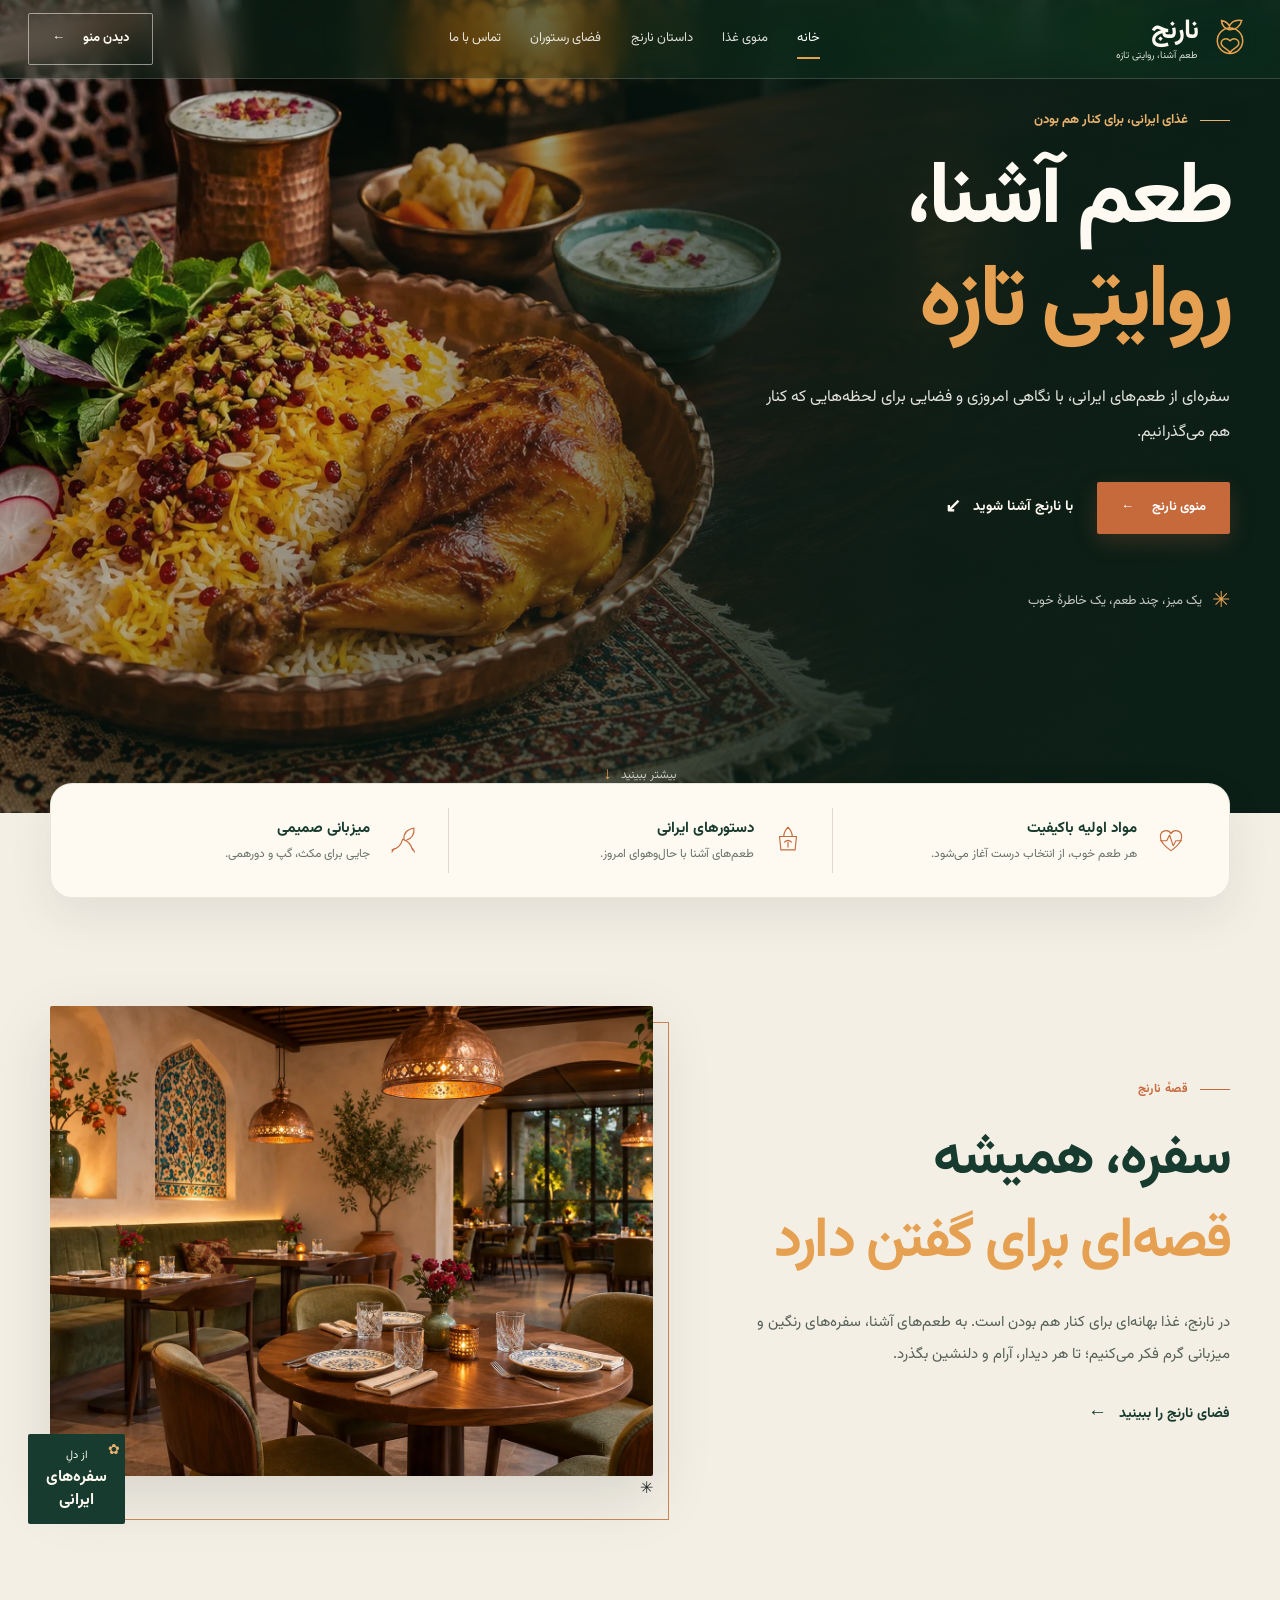
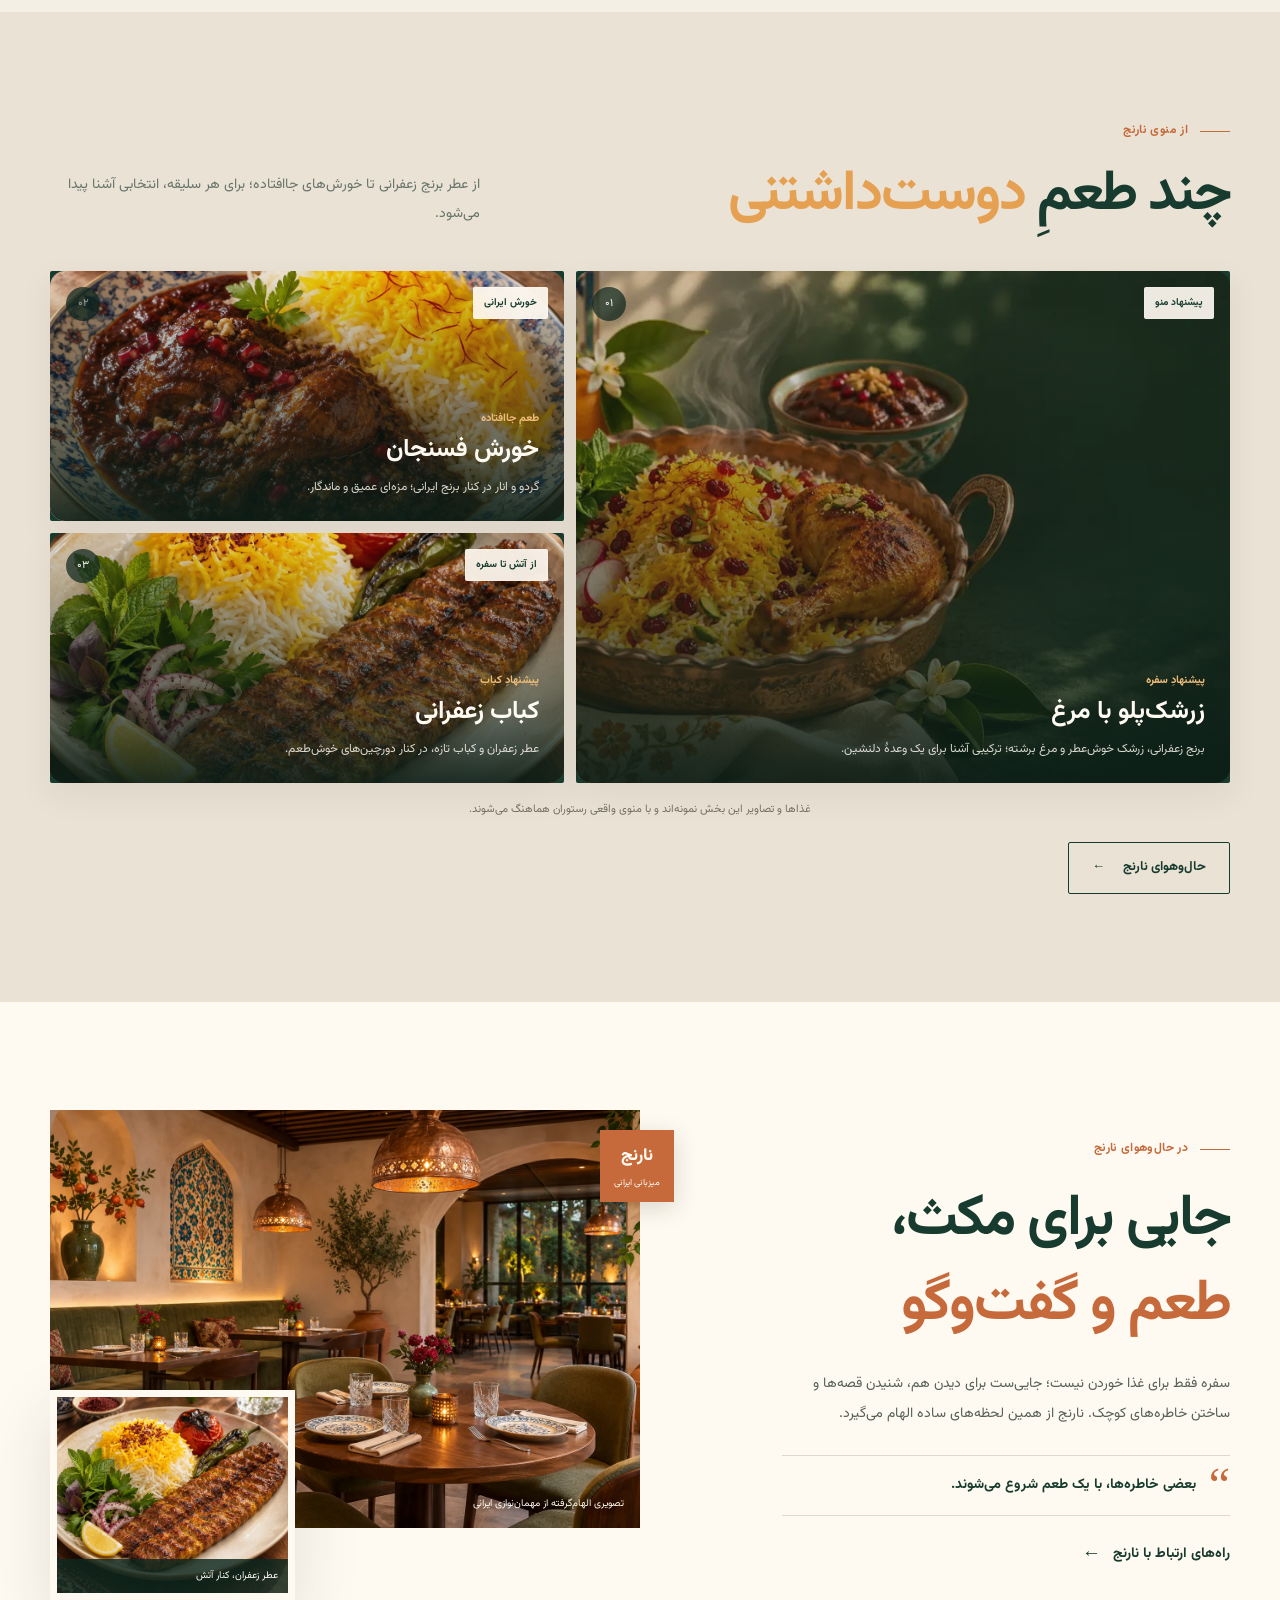
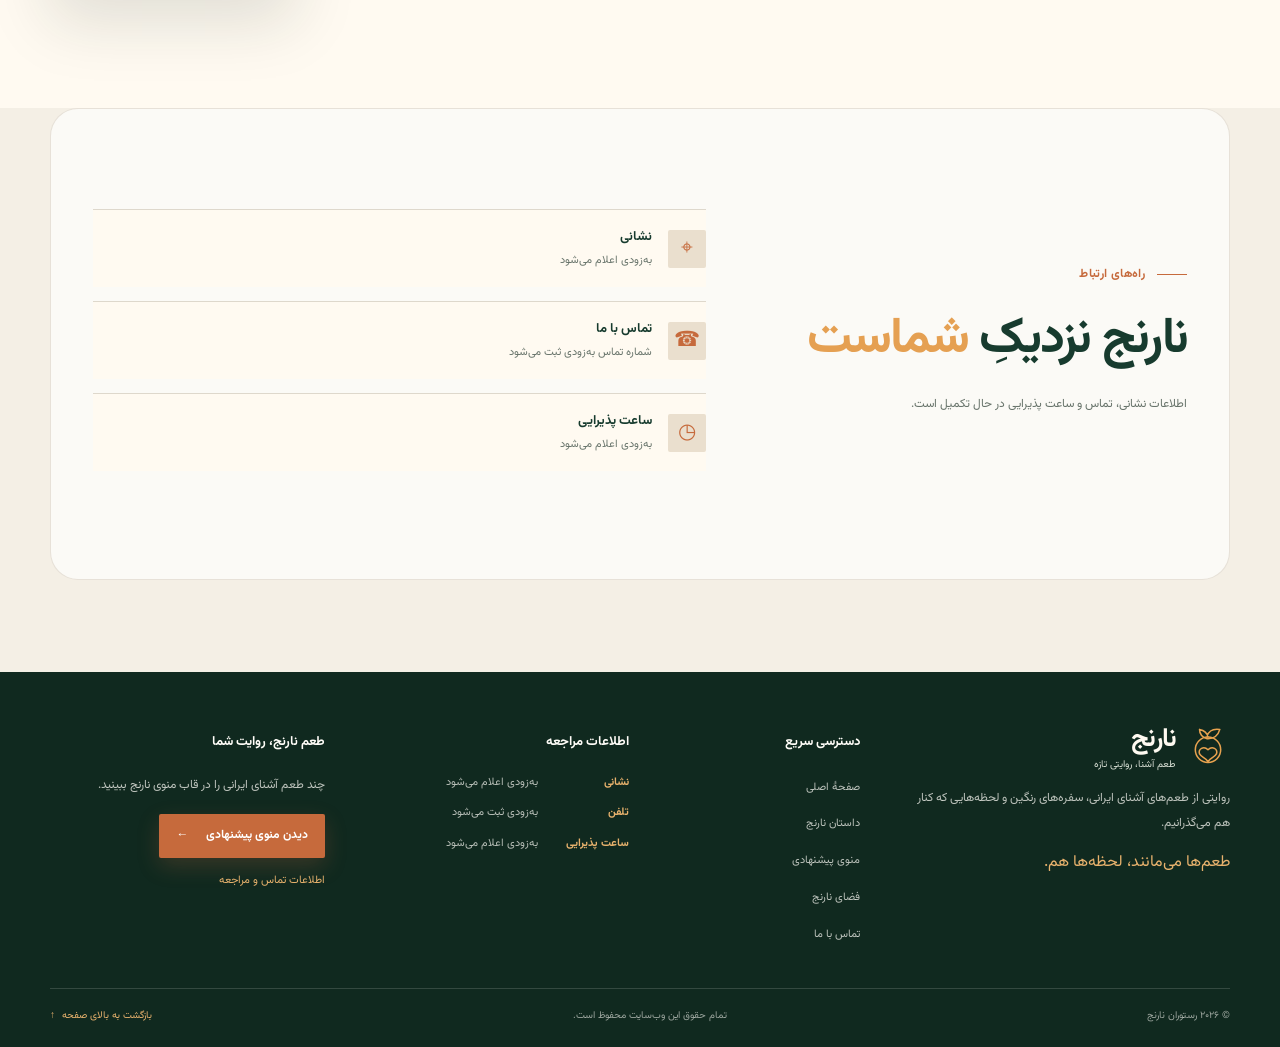
==== index.html @ 5ebf7ad4 "Link homepage navigation to dedicated pages" ====
<!doctype html>
<html lang="fa-IR" dir="rtl">
<head>
  <meta charset="utf-8">
  <meta name="viewport" content="width=device-width, initial-scale=1">
  <meta name="theme-color" content="#183b2b">
  <meta name="description" content="رستوران نارنج؛ روایتی تازه از طعم‌های ایرانی، غذاهای محبوب و حال‌وهوای مهمان‌نوازی ایرانی.">
  <meta property="og:title" content="رستوران نارنج | طعم آشنا، روایتی تازه">
  <meta property="og:description" content="سفره‌ای از طعم‌های ایرانی، برای لحظه‌هایی که کنار هم می‌گذرانیم.">
  <meta property="og:type" content="website">
  <meta property="og:image" content="assets/narenj-hero-modern.webp">
  <title>رستوران نارنج | طعم آشنا، روایتی تازه</title>
  <link rel="icon" href="assets/favicon.svg" type="image/svg+xml">
  <link rel="preload" as="image" href="assets/narenj-hero-modern.webp" fetchpriority="high">
  <link rel="preload" as="font" href="assets/fonts/vazirmatn-variable.woff2" type="font/woff2" crossorigin>
  <link rel="stylesheet" href="styles.css?v=editorial-9">
  <script src="script.js?v=motion-2" defer></script>
</head>
<body>
  <a class="skip-link" href="#main">رفتن به محتوای اصلی</a>
  <header class="site-header">
    <div class="header-inner">
      <a class="brand" href="index.html" aria-label="نارنج، رفتن به صفحه اصلی">
        <span class="brand-symbol" aria-hidden="true">
          <svg viewBox="0 0 52 52" role="img"><circle cx="26" cy="28" r="15"/><path d="M25 12c2-7 8-9 15-8-2 7-7 11-14 11M26 13c-1-5-5-8-10-9 0 5 3 9 9 11M26 28c-5-5-12-1-10 5 2 4 7 4 10 9 3-5 8-5 10-9 2-6-5-10-10-5Z"/></svg>
        </span>
        <span class="brand-name">نارنج<span>طعم آشنا، روایتی تازه</span></span>
      </a>
      <button class="menu-toggle" type="button" aria-label="باز کردن فهرست" aria-expanded="false" aria-controls="primary-nav">
        <span></span><span></span><span></span>
      </button>
      <nav class="primary-nav" id="primary-nav" aria-label="فهرست اصلی">
        <a class="nav-link is-active" href="index.html" aria-current="page">خانه</a>
        <a class="nav-link" href="menu.html">منوی غذا</a>
        <a class="nav-link" href="story.html">داستان نارنج</a>
        <a class="nav-link" href="space.html">فضای رستوران</a>
        <a class="nav-link" href="contact.html">تماس با ما</a>
        <a class="button button-small button-orange mobile-nav-cta" href="menu.html">دیدن منو <span aria-hidden="true">←</span></a>
      </nav>
      <a class="button button-small button-orange header-cta" href="menu.html">دیدن منو <span aria-hidden="true">←</span></a>
    </div>
  </header>

  <main id="main">
    <section class="hero" id="home" aria-labelledby="hero-title">
      <img class="hero-photo" src="assets/narenj-hero-modern.webp" alt="چیدمان پیشنهادی سفره ایرانی با برنج زعفرانی و مرغ برشته" fetchpriority="high" width="1672" height="941">
      <div class="hero-shade"></div>
      <div class="hero-content page-width">
        <p class="eyebrow eyebrow-light"><span class="eyebrow-line"></span>غذای ایرانی، برای کنار هم بودن</p>
        <h1 id="hero-title">طعم آشنا،<br><em>روایتی تازه</em></h1>
        <p class="hero-lead">سفره‌ای از طعم‌های ایرانی، با نگاهی امروزی و فضایی برای لحظه‌هایی که کنار هم می‌گذرانیم.</p>
        <div class="hero-actions">
          <a class="button button-orange" href="menu.html">منوی نارنج <span aria-hidden="true">←</span></a>
          <a class="text-link text-link-light" href="story.html">با نارنج آشنا شوید <span aria-hidden="true">↙</span></a>
        </div>
        <div class="hero-caption"><span class="caption-mark" aria-hidden="true">✳</span><span>یک میز، چند طعم، یک خاطرهٔ خوب</span></div>
      </div>
      <a class="hero-scroll" href="#highlights" aria-label="رفتن به بخش بعد"><span>بیشتر ببینید</span><i aria-hidden="true">↓</i></a>
    </section>

    <section class="highlights page-width" id="highlights" aria-label="ویژگی‌های نارنج">
      <article class="highlight">
        <span class="line-icon" aria-hidden="true"><svg viewBox="0 0 48 48"><path d="M24 39s-15-9-15-20a8 8 0 0 1 15-4 8 8 0 0 1 15 4c0 11-15 20-15 20Z"/><path d="M9 25h9l4-8 5 15 4-7h8"/></svg></span>
        <div><h2>مواد اولیه باکیفیت</h2><p>هر طعم خوب، از انتخاب درست آغاز می‌شود.</p></div>
      </article>
      <article class="highlight">
        <span class="line-icon" aria-hidden="true"><svg viewBox="0 0 48 48"><path d="M12 19h24l-2 19H14l-2-19Z"/><path d="M18 19c0-6 3-10 6-13 3 3 6 7 6 13M19 27c3-3 7-3 10 0M24 27v7"/></svg></span>
        <div><h2>دستورهای ایرانی</h2><p>طعم‌های آشنا با حال‌وهوای امروز.</p></div>
      </article>
      <article class="highlight">
        <span class="line-icon" aria-hidden="true"><svg viewBox="0 0 48 48"><path d="M7 38c8-2 13-7 15-15 7 2 12 7 14 15M24 24c-1-9 4-15 14-17 1 9-3 15-12 18M10 36l-3 5M36 36l3 5"/></svg></span>
        <div><h2>میزبانی صمیمی</h2><p>جایی برای مکث، گپ و دورهمی.</p></div>
      </article>
    </section>

    <section class="story section-space" id="story" aria-labelledby="story-title">
      <div class="story-inner page-width">
        <div class="story-copy">
          <p class="eyebrow"><span class="eyebrow-line"></span>قصهٔ نارنج</p>
          <h2 id="story-title">سفره، همیشه<br><em>قصه‌ای برای گفتن دارد</em></h2>
          <p>در نارنج، غذا بهانه‌ای برای کنار هم بودن است. به طعم‌های آشنا، سفره‌های رنگین و میزبانی گرم فکر می‌کنیم؛ تا هر دیدار، آرام و دلنشین بگذرد.</p>
          <a class="text-link" href="space.html">فضای نارنج را ببینید <span aria-hidden="true">←</span></a>
        </div>
        <div class="story-art" aria-label="تصویری الهام‌گرفته از فضای گرم رستوران ایرانی" role="img">
          <img src="assets/narenj-dining-room.webp" alt="فضای گرم رستورانی با میزهای چیده‌شده، چراغ‌های مسی و کاشی‌کاری ایرانی" loading="lazy" width="1400" height="933">
          <div class="story-stamp"><span>از دلِ</span><strong>سفره‌های<br>ایرانی</strong><span class="stamp-flower" aria-hidden="true">✿</span></div>
          <span class="story-corner" aria-hidden="true">✳</span>
        </div>
      </div>
    </section>

    <section class="menu-section section-space" id="menu" aria-labelledby="menu-title">
      <div class="page-width">
        <div class="section-heading">
          <div><p class="eyebrow"><span class="eyebrow-line"></span>از منوی نارنج</p><h2 id="menu-title">چند طعمِ <em>دوست‌داشتنی</em></h2></div>
          <p>از عطر برنج زعفرانی تا خورش‌های جاافتاده؛ برای هر سلیقه، انتخابی آشنا پیدا می‌شود.</p>
        </div>
        <div class="menu-grid menu-photo-grid">
          <article class="menu-card">
            <div class="menu-photo-frame">
              <img class="menu-photo" src="assets/narenj-hero.webp" alt="زرشک‌پلو زعفرانی با مرغ برشته در ظرف مسی" loading="lazy" width="1400" height="788">
              <span class="menu-index">۰۱</span>
              <span class="menu-photo-label">پیشنهاد منو</span>
            </div>
            <div class="menu-card-body">
              <p class="menu-type">پیشنهادِ سفره</p>
              <h3>زرشک‌پلو با مرغ</h3>
              <p class="menu-description">برنج زعفرانی، زرشک خوش‌عطر و مرغ برشته؛ ترکیبی آشنا برای یک وعدهٔ دلنشین.</p>
            </div>
          </article>
          <article class="menu-card menu-card-featured">
            <div class="menu-photo-frame">
              <img class="menu-photo" src="assets/menu-fesenjan.webp" alt="خورش فسنجان با دانه‌های انار و برنج زعفرانی" loading="lazy" width="1200" height="1200">
              <span class="menu-index">۰۲</span>
              <span class="menu-photo-label">خورش ایرانی</span>
            </div>
            <div class="menu-card-body">
              <p class="menu-type">طعمِ جاافتاده</p>
              <h3>خورش فسنجان</h3>
              <p class="menu-description">گردو و انار در کنار برنج ایرانی؛ مزه‌ای عمیق و ماندگار.</p>
            </div>
          </article>
          <article class="menu-card">
            <div class="menu-photo-frame">
              <img class="menu-photo" src="assets/menu-kebab.webp" alt="کباب زعفرانی با برنج، گوجهٔ کبابی و سبزی تازه" loading="lazy" width="1200" height="1200">
              <span class="menu-index">۰۳</span>
              <span class="menu-photo-label">از آتش تا سفره</span>
            </div>
            <div class="menu-card-body">
              <p class="menu-type">پیشنهادِ کباب</p>
              <h3>کباب زعفرانی</h3>
              <p class="menu-description">عطر زعفران و کباب تازه، در کنار دورچین‌های خوش‌طعم.</p>
            </div>
          </article>
        </div>
        <p class="menu-note">غذاها و تصاویر این بخش نمونه‌اند و با منوی واقعی رستوران هماهنگ می‌شوند.</p>
        <div class="menu-more"><a class="button button-outline" href="space.html">حال‌وهوای نارنج <span aria-hidden="true">←</span></a></div>
      </div>
    </section>

    <section class="atmosphere-section section-space" id="visit" aria-labelledby="atmosphere-title">
      <div class="atmosphere-inner page-width">
        <div class="atmosphere-copy">
          <p class="eyebrow"><span class="eyebrow-line"></span>در حال‌وهوای نارنج</p>
          <h2 id="atmosphere-title">جایی برای مکث،<br><em>طعم و گفت‌وگو</em></h2>
          <p>سفره فقط برای غذا خوردن نیست؛ جایی‌ست برای دیدن هم، شنیدن قصه‌ها و ساختن خاطره‌های کوچک. نارنج از همین لحظه‌های ساده الهام می‌گیرد.</p>
          <div class="atmosphere-quote"><span aria-hidden="true">“</span><p>بعضی خاطره‌ها، با یک طعم شروع می‌شوند.</p></div>
          <a class="text-link" href="contact.html">راه‌های ارتباط با نارنج <span aria-hidden="true">←</span></a>
        </div>
        <div class="atmosphere-visual">
          <figure class="atmosphere-primary">
            <img src="assets/narenj-dining-room.webp" alt="تصویر مفهومی از فضای گرم یک رستوران ایرانی با میزهای چیده‌شده و نور مسی" loading="lazy" width="1586" height="992">
            <figcaption><span>تصویری الهام‌گرفته از مهمان‌نوازی ایرانی</span><span>۰۱ / نارنج</span></figcaption>
          </figure>
          <figure class="atmosphere-secondary">
            <img src="assets/menu-kebab.webp" alt="تصویر پیشنهادی از کباب زعفرانی با برنج و گوجهٔ کبابی" loading="lazy" width="1200" height="1200">
            <figcaption>عطر زعفران، کنار آتش</figcaption>
          </figure>
          <div class="atmosphere-seal" aria-hidden="true"><span>نارنج</span><small>میزبانی ایرانی</small></div>
        </div>
      </div>
    </section>

    <section class="contact-section section-space page-width" id="contact" aria-labelledby="contact-title">
      <div class="contact-intro"><p class="eyebrow"><span class="eyebrow-line"></span>راه‌های ارتباط</p><h2 id="contact-title">نارنج نزدیکِ <em>شماست</em></h2><p>اطلاعات نشانی، تماس و ساعت پذیرایی در حال تکمیل است.</p></div>
      <div class="contact-grid">
        <article class="contact-item"><span class="contact-icon" aria-hidden="true">⌖</span><div><h3>نشانی</h3><p>به‌زودی اعلام می‌شود</p></div></article>
        <article class="contact-item"><span class="contact-icon" aria-hidden="true">☎</span><div><h3>تماس با ما</h3><p>شماره تماس به‌زودی ثبت می‌شود</p></div></article>
        <article class="contact-item"><span class="contact-icon" aria-hidden="true">◷</span><div><h3>ساعت پذیرایی</h3><p>به‌زودی اعلام می‌شود</p></div></article>
      </div>
    </section>
  </main>

  <footer class="site-footer">
    <div class="footer-inner page-width">
      <div class="footer-main">
        <div class="footer-brand-block">
          <a class="brand brand-footer" href="index.html" aria-label="نارنج، بازگشت به صفحه اصلی"><span class="brand-symbol" aria-hidden="true"><svg viewBox="0 0 52 52"><circle cx="26" cy="28" r="15"/><path d="M25 12c2-7 8-9 15-8-2 7-7 11-14 11M26 13c-1-5-5-8-10-9 0 5 3 9 9 11M26 28c-5-5-12-1-10 5 2 4 7 4 10 9 3-5 8-5 10-9 2-6-5-10-10-5Z"/></svg></span><span class="brand-name">نارنج<span>طعم آشنا، روایتی تازه</span></span></a>
          <p class="footer-about">روایتی از طعم‌های آشنای ایرانی، سفره‌های رنگین و لحظه‌هایی که کنار هم می‌گذرانیم.</p>
          <p class="footer-tagline">طعم‌ها می‌مانند، لحظه‌ها هم.</p>
        </div>

        <nav class="footer-column" aria-label="پیوندهای سریع">
          <h2>دسترسی سریع</h2>
          <ul class="footer-links">
            <li><a href="index.html">صفحهٔ اصلی</a></li>
            <li><a href="story.html">داستان نارنج</a></li>
            <li><a href="menu.html">منوی پیشنهادی</a></li>
            <li><a href="space.html">فضای نارنج</a></li>
            <li><a href="contact.html">تماس با ما</a></li>
          </ul>
        </nav>

        <div class="footer-column footer-contact">
          <h2>اطلاعات مراجعه</h2>
          <dl class="footer-details">
            <div><dt>نشانی</dt><dd>به‌زودی اعلام می‌شود</dd></div>
            <div><dt>تلفن</dt><dd>به‌زودی ثبت می‌شود</dd></div>
            <div><dt>ساعت پذیرایی</dt><dd>به‌زودی اعلام می‌شود</dd></div>
          </dl>
        </div>

        <div class="footer-column footer-cta">
          <h2>طعم نارنج، روایت شما</h2>
          <p>چند طعم آشنای ایرانی را در قاب منوی نارنج ببینید.</p>
          <a class="button button-orange" href="menu.html">دیدن منوی پیشنهادی <span aria-hidden="true">←</span></a>
          <a class="footer-contact-link" href="contact.html">اطلاعات تماس و مراجعه</a>
        </div>
      </div>

      <div class="footer-bottom">
        <span>© <time data-year>۲۰۲۶</time> رستوران نارنج</span>
        <span>تمام حقوق این وب‌سایت محفوظ است.</span>
        <a href="index.html">بازگشت به بالای صفحه <span aria-hidden="true">↑</span></a>
      </div>
    </div>
  </footer>
</body>
</html>
---- styles.css ----
@charset "UTF-8";
@font-face{font-family:"Vazirmatn";src:url("assets/fonts/vazirmatn-variable.woff2") format("woff2");font-style:normal;font-weight:100 900;font-display:swap}
:root{--green:#183b2b;--green-deep:#10291e;--green-soft:#345643;--cream:#f7f1e7;--cream-dark:#eee4d5;--orange:#c95f36;--orange-dark:#a94728;--ink:#1e2922;--muted:#687268;--line:#ded5c7;--white:#fffdf8;--serif:"Vazirmatn",Tahoma,Arial,sans-serif;--sans:Vazirmatn,Tahoma,Arial,sans-serif;--content:1160px;--shadow:0 18px 50px rgba(23,43,31,.11)}
*{box-sizing:border-box}html{scroll-behavior:smooth;scroll-padding-top:90px}body{margin:0;background:var(--cream);color:var(--ink);font-family:var(--sans);font-size:16px;line-height:1.8}a{color:inherit;text-decoration:none}button,input,select,textarea{font:inherit}img{display:block;max-width:100%}.page-width{width:min(var(--content),calc(100% - 64px));margin-inline:auto}.skip-link{position:fixed;z-index:1000;top:12px;right:12px;transform:translateY(-150%);background:var(--white);color:var(--green);padding:10px 16px;border-radius:8px}.skip-link:focus{transform:translateY(0)}
.site-header{position:relative;z-index:20;background:var(--green);color:var(--white);border-bottom:1px solid rgba(255,255,255,.12)}.header-inner{width:min(1320px,calc(100% - 56px));height:88px;margin:auto;display:flex;align-items:center;justify-content:space-between;gap:26px}.brand{display:flex;align-items:center;gap:10px;flex:0 0 auto;color:var(--white)}.brand-symbol{width:44px;height:44px;display:grid;place-items:center;color:#e7a24f}.brand-symbol svg{width:100%;height:100%;fill:none;stroke:currentColor;stroke-width:1.8;stroke-linecap:round;stroke-linejoin:round}.brand-name{font-family:var(--serif);font-size:28px;font-weight:700;line-height:1.1;letter-spacing:-1px}.brand-name span{display:block;font-family:var(--sans);font-size:10px;font-weight:400;letter-spacing:0;color:#d8dfd4;margin-top:4px}.primary-nav{display:flex;align-items:center;gap:clamp(14px,2.4vw,34px);margin-inline:auto}.nav-link{position:relative;padding:9px 0;color:rgba(255,253,248,.86);font-size:14px;transition:color .2s ease}.nav-link::after{content:"";position:absolute;right:0;bottom:1px;width:0;height:2px;background:#e2a14c;transition:width .22s ease}.nav-link:hover,.nav-link:focus-visible,.nav-link.is-active{color:#fff}.nav-link:hover::after,.nav-link:focus-visible::after,.nav-link.is-active::after{width:100%}.button{display:inline-flex;align-items:center;justify-content:center;gap:18px;min-height:52px;padding:12px 22px;border:1px solid transparent;border-radius:999px;font-size:14px;font-weight:700;transition:transform .2s ease,background .2s ease,color .2s ease,box-shadow .2s ease}.button:hover{transform:translateY(-2px);box-shadow:0 8px 24px rgba(12,35,24,.18)}.button-orange{background:var(--orange);color:#fff}.button-orange:hover{background:var(--orange-dark)}.button-small{min-height:42px;padding:9px 18px;font-size:13px}.header-cta{white-space:nowrap}.button-outline{border-color:var(--green);color:var(--green);background:transparent}.button-outline:hover{background:var(--green);color:var(--white)}.menu-toggle{display:none;border:1px solid rgba(255,255,255,.3);background:transparent;color:var(--white);width:44px;height:42px;border-radius:10px;padding:10px;cursor:pointer}.menu-toggle span{display:block;height:2px;background:currentColor;margin:4px 0;border-radius:2px}
.hero{position:relative;min-height:min(690px,calc(100svh - 88px));display:flex;align-items:center;overflow:hidden;background:var(--green-deep);color:var(--white);isolation:isolate}.hero-photo,.hero-shade{position:absolute;inset:0;width:100%;height:100%}.hero-photo{z-index:-2;object-fit:cover;object-position:center 52%}.hero-shade{z-index:-1;background:linear-gradient(270deg,rgba(16,41,30,.97) 0%,rgba(16,41,30,.84) 30%,rgba(16,41,30,.38) 54%,rgba(16,41,30,.03) 100%),linear-gradient(0deg,rgba(14,35,25,.34),transparent 45%)}.hero-content{padding-block:100px 116px}.eyebrow{display:flex;align-items:center;gap:12px;margin:0 0 18px;color:var(--orange);font-size:12px;font-weight:700;letter-spacing:.03em}.eyebrow-light{color:#e8b26d}.eyebrow-line{width:30px;height:1px;background:currentColor;display:inline-block}.hero h1,.story h2,.section-heading h2,.visit-copy h2,.contact-intro h2{margin:0;font-family:var(--serif);font-size:clamp(43px,6vw,76px);font-weight:700;line-height:1.22;letter-spacing:-.035em}.hero h1 em,.story h2 em,.section-heading h2 em,.visit-copy h2 em,.contact-intro h2 em{color:#e5a052;font-style:normal}.hero-lead{max-width:460px;margin:22px 0 0;color:rgba(255,253,248,.88);font-size:17px;line-height:2}.hero-actions{display:flex;align-items:center;gap:28px;margin-top:30px}.text-link{display:inline-flex;align-items:center;gap:12px;color:var(--green);font-size:14px;font-weight:700}.text-link span{font-size:19px;transition:transform .2s ease}.text-link:hover span{transform:translateX(-4px)}.text-link-light{color:var(--white)}.hero-caption{display:flex;align-items:center;gap:10px;margin-top:60px;color:rgba(255,253,248,.75);font-size:12px}.caption-mark{color:#e5a052;font-size:22px}.hero-scroll{position:absolute;bottom:22px;right:50%;transform:translateX(50%);display:flex;align-items:center;gap:9px;color:rgba(255,253,248,.72);font-size:11px}.hero-scroll i{font-style:normal;font-size:17px;color:#e5a052}
.highlights{position:relative;z-index:2;display:grid;grid-template-columns:repeat(3,1fr);margin-top:-1px;padding:34px 16px;border-bottom:1px solid var(--line);background:var(--cream)}.highlight{display:flex;align-items:center;justify-content:center;gap:14px;padding:4px 24px;border-left:1px solid var(--line)}.highlight:last-child{border-left:0}.line-icon{display:grid;place-items:center;flex:0 0 46px;width:46px;height:46px;color:var(--orange)}.line-icon svg{width:38px;height:38px;fill:none;stroke:currentColor;stroke-width:1.6;stroke-linecap:round;stroke-linejoin:round}.highlight h2{margin:0 0 2px;font-size:14px;color:var(--green)}.highlight p{margin:0;color:var(--muted);font-size:11px}
.section-space{padding-block:112px}.story{background:var(--cream)}.story-inner{display:grid;grid-template-columns:1fr 1.04fr;align-items:center;gap:clamp(45px,8vw,105px)}.story-copy{max-width:470px}.story h2,.section-heading h2,.contact-intro h2{font-size:clamp(34px,4vw,54px);color:var(--green)}.story-copy>p:not(.eyebrow){margin:22px 0 26px;color:#566158;font-size:15px;line-height:2.2}.story-art{position:relative;min-height:420px;isolation:isolate}.story-art::before{content:"";position:absolute;z-index:-1;inset:20px -20px -20px 20px;border:1px solid #d5aa79;border-radius:180px 180px 24px 24px}.story-art>img{width:100%;height:420px;object-fit:cover;object-position:left center;border-radius:180px 180px 22px 22px;box-shadow:var(--shadow)}.story-stamp{position:absolute;bottom:22px;left:-24px;width:132px;height:132px;border-radius:50%;display:flex;flex-direction:column;align-items:center;justify-content:center;background:var(--orange);color:#fff8ed;border:6px solid var(--cream);outline:1px solid var(--orange);text-align:center;transform:rotate(-8deg)}.story-stamp span{font-size:11px}.story-stamp strong{font-family:var(--serif);font-size:20px;line-height:1.2}.story-stamp .stamp-flower{position:absolute;top:7px;right:9px;font-size:19px;color:#f4cb85}
.menu-section{background:#eee6d9}.section-heading{display:flex;align-items:flex-end;justify-content:space-between;gap:32px;margin-bottom:40px}.section-heading>p{max-width:390px;margin:0 0 8px;color:var(--muted);font-size:14px;line-height:2}.section-heading .eyebrow{margin-bottom:12px}.menu-grid{display:grid;grid-template-columns:repeat(3,1fr);gap:18px}.menu-card{position:relative;min-height:290px;padding:30px 28px 28px;background:var(--white);border:1px solid rgba(24,59,43,.1);border-radius:18px;overflow:hidden;transition:transform .2s ease,box-shadow .2s ease}.menu-card:hover{transform:translateY(-5px);box-shadow:var(--shadow)}.menu-card-featured{background:var(--green);color:var(--white)}.menu-index{position:absolute;top:20px;left:22px;color:#a99b86;font-family:var(--serif);font-size:14px}.menu-card-featured .menu-index{color:rgba(255,255,255,.52)}.menu-doodle{display:block;width:100%;height:94px;margin:0 0 22px;color:#be6c3e}.menu-card-featured .menu-doodle{color:#edb36f}.menu-doodle svg{height:100%;width:124px;fill:none;stroke:currentColor;stroke-width:1.7;stroke-linecap:round;stroke-linejoin:round}.menu-type{margin:0 0 2px;color:var(--orange);font-size:11px;font-weight:700}.menu-card-featured .menu-type{color:#e9b06a}.menu-card h3{margin:0;color:var(--green);font-size:20px}.menu-card-featured h3{color:var(--white)}.menu-description{max-width:300px;margin:9px 0 0;color:var(--muted);font-size:12px;line-height:2}.menu-card-featured .menu-description{color:rgba(255,255,255,.78)}.menu-note{margin:15px 0 0;color:#847f73;font-size:11px}.menu-more{display:flex;justify-content:center;margin-top:28px}
.visit-band{position:relative;overflow:hidden;background:var(--green);color:var(--white)}.visit-inner{min-height:408px;display:flex;align-items:center;justify-content:space-between;gap:60px;padding-block:60px}.visit-copy{position:relative;z-index:2;max-width:560px}.visit-copy h2{color:var(--white);font-size:clamp(38px,4.6vw,61px)}.visit-copy>p:not(.eyebrow){margin:14px 0 22px;color:rgba(255,255,255,.75);font-size:14px}.visit-ornament{position:relative;width:360px;height:300px;flex:0 0 360px;color:#d8914d}.orbit{position:absolute;border:1px solid rgba(225,161,89,.45);border-radius:50%;transform:rotate(-20deg)}.orbit-one{width:320px;height:170px;top:62px;left:18px}.orbit-two{width:250px;height:245px;top:26px;left:53px;transform:rotate(27deg)}.visit-orange{position:absolute;left:116px;top:79px;width:128px;height:128px;border-radius:50%;display:grid;place-items:center;background:#cf713f;color:#f8dfb8;font-family:var(--serif);font-size:32px;box-shadow:0 16px 40px rgba(0,0,0,.18)}.visit-orange::after{content:"✿";position:absolute;top:-27px;right:8px;font-family:var(--sans);font-size:25px;color:#ebbe83}.visit-leaf{position:absolute;width:48px;height:82px;border:1px solid #d0a061;border-radius:100% 0 100% 0;transform:rotate(28deg)}.leaf-one{top:40px;right:20px}.leaf-two{bottom:29px;left:34px;transform:rotate(200deg)}
.contact-section{padding-block:90px 102px}.contact-intro{text-align:center;margin-bottom:35px}.contact-intro .eyebrow{justify-content:center}.contact-intro>p:last-child{margin:11px 0 0;color:var(--muted);font-size:13px}.contact-grid{display:grid;grid-template-columns:repeat(3,1fr);border:1px solid var(--line);border-radius:18px;background:rgba(255,253,248,.55);overflow:hidden}.contact-item{display:flex;align-items:center;justify-content:center;gap:15px;min-height:118px;padding:20px;border-left:1px solid var(--line)}.contact-item:last-child{border-left:0}.contact-icon{display:grid;place-items:center;width:44px;height:44px;border-radius:50%;background:#f1dfcb;color:var(--orange);font-size:24px}.contact-item h3{margin:0;color:var(--green);font-size:13px}.contact-item p{margin:2px 0 0;color:var(--muted);font-size:12px}
.site-footer{background:#10291e;color:var(--white);padding:40px 0 20px}.footer-inner{display:grid;grid-template-columns:1fr auto;align-items:center;gap:28px}.brand-footer .brand-name{font-size:24px}.footer-tagline{margin:0;color:#d8dfd4;font-family:var(--serif);font-size:20px}.footer-bottom{grid-column:1/-1;display:flex;justify-content:space-between;gap:20px;padding-top:18px;border-top:1px solid rgba(255,255,255,.15);color:rgba(255,255,255,.6);font-size:10px}.footer-bottom a{color:#e8b26d}.footer-bottom a:hover{text-decoration:underline}
:focus-visible{outline:3px solid #f0b55e;outline-offset:4px;border-radius:4px}
@media(max-width:980px){.header-inner{gap:16px}.primary-nav{gap:16px}.nav-link{font-size:12px}.header-cta{padding-inline:14px}.story-inner{gap:48px}.story-art,.story-art>img{min-height:360px;height:360px}.visit-ornament{transform:scale(.82);transform-origin:center left;margin-left:-35px}}
@media(max-width:760px){.page-width{width:min(100% - 40px,var(--content))}.header-inner{width:calc(100% - 36px);height:76px}.brand-symbol{width:38px;height:38px}.brand-name{font-size:25px}.menu-toggle{display:block;order:3;margin-right:auto}.header-cta{margin-right:0;margin-left:auto;order:2;min-height:38px;padding:7px 12px;font-size:11px}.primary-nav{position:absolute;top:76px;right:0;left:0;display:none;align-items:stretch;flex-direction:column;gap:0;margin:0;padding:8px 20px 16px;background:var(--green);box-shadow:0 18px 26px rgba(0,0,0,.14)}.primary-nav.is-open{display:flex}.nav-link{padding:12px 8px;border-bottom:1px solid rgba(255,255,255,.1);font-size:14px}.nav-link::after{display:none}.brand{order:1}.hero{min-height:690px;min-height:min(760px,calc(100svh - 76px));align-items:flex-end}.hero-photo{object-position:36% center}.hero-shade{background:linear-gradient(0deg,rgba(16,41,30,.98) 0%,rgba(16,41,30,.84) 34%,rgba(16,41,30,.32) 75%,rgba(16,41,30,.06) 100%)}.hero-content{padding-block:120px 92px}.hero h1{font-size:clamp(43px,12vw,64px)}.hero-lead{max-width:440px;font-size:15px}.hero-caption{margin-top:35px}.hero-scroll{display:none}.highlights{grid-template-columns:1fr;padding:12px 0;margin-top:0}.highlight{justify-content:flex-start;border-left:0;border-bottom:1px solid var(--line);padding:14px 4px}.highlight:last-child{border-bottom:0}.line-icon{width:40px;height:40px;flex-basis:40px}.line-icon svg{width:32px;height:32px}.section-space{padding-block:76px}.story-inner{grid-template-columns:1fr;gap:38px}.story-copy{max-width:none}.story h2,.section-heading h2,.contact-intro h2{font-size:clamp(34px,9vw,48px)}.story-art,.story-art>img{min-height:340px;height:340px}.story-art{margin-inline:8px 20px}.story-stamp{width:112px;height:112px;left:-12px;bottom:12px}.story-stamp strong{font-size:17px}.section-heading{display:block;margin-bottom:28px}.section-heading>p{margin-top:13px;font-size:13px}.menu-grid{grid-template-columns:1fr;gap:12px}.menu-card{min-height:240px;padding:24px}.menu-doodle{height:70px;margin-bottom:14px}.menu-card h3{font-size:18px}.menu-description{max-width:unset}.visit-inner{position:relative;min-height:460px;padding-block:62px;align-items:flex-start}.visit-copy{max-width:100%}.visit-copy h2{font-size:clamp(38px,10vw,54px)}.visit-ornament{position:absolute;left:-90px;bottom:-79px;transform:scale(.66);opacity:.5}.contact-section{padding-block:70px}.contact-grid{grid-template-columns:1fr}.contact-item{justify-content:flex-start;min-height:91px;border-left:0;border-bottom:1px solid var(--line);padding:16px 20px}.contact-item:last-child{border-bottom:0}.footer-inner{grid-template-columns:1fr;justify-items:center;text-align:center}.footer-bottom{width:100%;flex-wrap:wrap;justify-content:center;gap:8px 20px}.footer-bottom span:nth-child(2){flex-basis:100%;order:3}}
@media(max-width:420px){.page-width{width:calc(100% - 32px)}.header-inner{width:calc(100% - 24px);gap:8px}.brand{gap:5px}.brand-symbol{width:32px;height:32px}.brand-name{font-size:22px}.brand-name span{font-size:8px}.header-cta{padding-inline:10px;gap:8px}.menu-toggle{width:39px;height:38px;padding:8px}.hero-actions{gap:18px;flex-wrap:wrap}.hero-actions .button{min-height:48px}.story-art,.story-art>img{min-height:290px;height:290px}.story-art>img{border-radius:135px 135px 18px 18px}.story-art::before{inset:15px -12px -12px 12px}.visit-inner{min-height:430px}.footer-bottom{font-size:9px}}
@media(prefers-reduced-motion:reduce){html{scroll-behavior:auto}*,*::before,*::after{transition-duration:.01ms!important;animation-duration:.01ms!important;animation-iteration-count:1!important}}

.experience-section{background:var(--white)}
.experience-heading{display:flex;align-items:flex-end;justify-content:space-between;gap:36px;margin-bottom:34px}
.experience-heading h2{margin:0;color:var(--green);font-family:var(--serif);font-size:clamp(34px,4vw,52px);line-height:1.3;letter-spacing:-.03em}
.experience-heading h2 em{color:var(--orange);font-style:normal}
.experience-heading>p{max-width:390px;margin:0 0 7px;color:var(--muted);font-size:14px;line-height:2}
.experience-heading .eyebrow{margin-bottom:11px}
.experience-grid{display:grid;grid-template-columns:repeat(3,minmax(0,1fr));gap:16px}
.experience-card{position:relative;display:flex;flex-direction:column;align-items:flex-start;min-height:275px;padding:28px 26px 24px;border:1px solid var(--line);border-radius:18px;background:var(--cream);transition:transform .22s ease,box-shadow .22s ease,border-color .22s ease}
.experience-card:hover{transform:translateY(-5px);border-color:#c79163;box-shadow:var(--shadow)}
.experience-number{position:absolute;top:24px;left:24px;color:#a89b88;font-family:var(--serif);font-size:13px}
.experience-icon{display:grid;place-items:center;width:48px;height:48px;margin-bottom:23px;border-radius:50%;background:#f0dfca;color:var(--orange)}
.experience-icon svg{width:27px;height:27px;fill:none;stroke:currentColor;stroke-width:1.7;stroke-linecap:round;stroke-linejoin:round}
.experience-card h3{margin:0;color:var(--green);font-size:17px}
.experience-card p{max-width:300px;margin:8px 0 20px;color:var(--muted);font-size:12px;line-height:2}
.experience-link{display:inline-flex;align-items:center;gap:8px;margin-top:auto;color:var(--orange-dark);font-size:12px;font-weight:700}
.experience-link span{font-size:17px;transition:transform .2s ease}
.experience-card:hover .experience-link span{transform:translateX(-4px)}

.site-footer{padding:58px 0 21px;background:var(--green-deep)}
.footer-inner{display:block}
.footer-main{display:grid;grid-template-columns:1.35fr .78fr 1.08fr 1.12fr;gap:clamp(22px,3.7vw,52px);padding:0 0 42px}
.footer-brand-block{max-width:310px}
.brand-footer{display:inline-flex;margin-bottom:16px}
.brand-footer .brand-name{font-size:26px}
.footer-about{margin:0 0 13px;color:rgba(255,253,248,.72);font-size:12px;line-height:2.1}
.footer-tagline{margin:0;color:#e8b26d;font-family:var(--serif);font-size:16px}
.footer-column h2{margin:5px 0 18px;color:#fffdf8;font-size:14px;font-weight:700}
.footer-links{display:grid;gap:8px;margin:0;padding:0;list-style:none}
.footer-links a,.footer-contact-link{color:rgba(255,253,248,.72);font-size:12px;transition:color .2s ease}
.footer-links a:hover,.footer-contact-link:hover{color:#efb56f}
.footer-details{display:grid;gap:11px;margin:0}
.footer-details>div{display:grid;grid-template-columns:82px 1fr;gap:9px;align-items:start}
.footer-details dt{color:#e8b26d;font-size:11px;font-weight:700}
.footer-details dd{margin:0;color:rgba(255,253,248,.7);font-size:11px;line-height:1.8}
.footer-cta p{max-width:240px;margin:0 0 17px;color:rgba(255,253,248,.72);font-size:12px;line-height:2}
.footer-cta .button{min-height:44px;padding:10px 16px;font-size:12px}
.footer-contact-link{display:block;width:max-content;margin-top:13px;color:#e8b26d}
.footer-bottom{display:flex;align-items:center;justify-content:space-between;gap:20px;padding:17px 0 0;border-top:1px solid rgba(255,255,255,.15);color:rgba(255,253,248,.58);font-size:10px}
.footer-bottom a{display:inline-flex;align-items:center;gap:7px;color:#e8b26d}
.footer-bottom a:hover{text-decoration:underline}

@media(max-width:980px){.footer-main{grid-template-columns:1.1fr 1fr;gap:34px 52px}.footer-brand-block{max-width:360px}}
@media(max-width:760px){.experience-heading{display:block;margin-bottom:26px}.experience-heading>p{margin-top:13px;font-size:13px}.experience-grid{grid-template-columns:1fr;gap:12px}.experience-card{min-height:220px;padding:23px}.experience-icon{margin-bottom:16px}.site-footer{padding-top:43px}.footer-main{grid-template-columns:1fr;gap:28px;padding-bottom:30px}.footer-brand-block{max-width:420px}.footer-column h2{margin-bottom:12px}.footer-links{grid-template-columns:repeat(2,minmax(0,1fr));gap:8px 18px}.footer-bottom{flex-wrap:wrap;justify-content:center;gap:9px 18px;text-align:center}.footer-bottom span:nth-child(2){flex-basis:100%;order:3}}


/* Narenj visual refresh */
:root{--green:#173b2e;--green-deep:#10291f;--green-soft:#41634f;--cream:#f7f4ed;--cream-dark:#ece5d9;--orange:#c96b42;--orange-dark:#a84e2e;--ink:#202b24;--muted:#68746b;--line:#ded8cc;--white:#fffdf8;--serif:"Vazirmatn",Tahoma,Arial,sans-serif;--sans:"Vazirmatn",Tahoma,Arial,sans-serif;--content:1180px;--shadow:0 22px 60px rgba(22,43,31,.12)}
html{scroll-padding-top:86px}
body{background:var(--cream);color:var(--ink);font-family:var(--sans)}
button,input,select,textarea{font:inherit}
.page-width{width:min(var(--content),calc(100% - 56px))}
.site-header{position:sticky;top:0;background:rgba(16,41,31,.95);backdrop-filter:blur(16px);border-bottom:1px solid rgba(255,255,255,.1)}
.header-inner{height:82px;width:min(1320px,calc(100% - 56px));gap:30px}
.brand-name{font-size:27px;letter-spacing:-.5px}
.primary-nav{gap:clamp(16px,2.3vw,32px)}
.nav-link{font-size:13px}
.button{min-height:52px;padding:13px 23px;font-size:13px;font-weight:700}
.button-orange{box-shadow:0 8px 22px rgba(201,107,66,.22)}
.menu-toggle{border-radius:12px}
.hero{min-height:min(760px,calc(100svh - 82px));background:var(--green-deep)}
.hero-photo{object-position:center 52%;transform:scale(1.005)}
.hero-shade{background:linear-gradient(270deg,rgba(12,34,25,.88) 0%,rgba(12,34,25,.68) 32%,rgba(12,34,25,.22) 60%,rgba(12,34,25,.02) 100%),linear-gradient(0deg,rgba(12,34,25,.36),transparent 42%)}
.hero-content{width:min(var(--content),calc(100% - 56px));min-height:inherit;padding:112px 0 138px;text-align:right}
.hero .eyebrow{font-size:13px;letter-spacing:0}
.hero h1{max-width:640px;font-size:clamp(58px,7.1vw,92px);line-height:1.18;letter-spacing:-.045em}
.hero-lead{max-width:500px;margin-top:25px;font-size:16px;line-height:2.15}
.hero-actions{gap:24px;margin-top:32px}
.hero-caption{margin-top:56px;font-size:13px}
.hero-scroll{font-size:12px}
.highlights{position:relative;z-index:4;grid-template-columns:repeat(3,minmax(0,1fr));margin-top:-46px;padding:20px 25px;border:1px solid rgba(222,216,204,.9);border-radius:22px;background:rgba(255,253,248,.97);box-shadow:0 18px 52px rgba(25,48,34,.11);backdrop-filter:blur(12px)}
.highlight{gap:14px;padding:10px 22px}
.highlight h2{font-size:15px}
.highlight p{font-size:12px;line-height:1.8}
.line-icon{color:var(--orange)}
.section-space{padding-block:108px}
.story-inner{grid-template-columns:1fr 1.02fr;gap:clamp(52px,8vw,112px)}
.story-copy{max-width:500px}
.story h2,.section-heading h2,.contact-intro h2{font-size:clamp(38px,4.5vw,58px);line-height:1.35;letter-spacing:-.035em}
.story-copy>p:not(.eyebrow){font-size:15px;line-height:2.2}
.story-art{min-height:490px;border-radius:26px}
.story-art::before{inset:18px -18px -18px 18px;border-radius:24px}
.story-art>img{height:490px;border-radius:24px;object-position:center}
.story-stamp{width:120px;height:120px;left:-20px;bottom:20px;border:5px solid var(--cream);transform:rotate(-5deg)}
.story-stamp strong{font-family:var(--sans);font-size:18px}
.menu-section{background:#efeae0}
.section-heading{margin-bottom:34px}
.section-heading>p{max-width:430px;font-size:14px;line-height:2.1}
.menu-grid{gap:22px}
.menu-card{min-height:0;padding:10px;border-radius:22px;background:var(--white);border:1px solid rgba(23,59,46,.09);box-shadow:0 12px 34px rgba(24,49,35,.07);transition:transform .25s ease,box-shadow .25s ease,border-color .25s ease}
.menu-card:hover{transform:translateY(-6px);box-shadow:0 24px 48px rgba(24,49,35,.13);border-color:rgba(201,107,66,.42)}
.menu-card-featured{background:var(--white);border-color:rgba(201,107,66,.4)}
.menu-photo-frame{position:relative;overflow:hidden;aspect-ratio:4/3;border-radius:15px;background:#e6ddcf}
.menu-photo{width:100%;height:100%;object-fit:cover;transition:transform .55s cubic-bezier(.2,.7,.2,1)}
.menu-card:hover .menu-photo{transform:scale(1.045)}
.menu-index{z-index:1;top:13px;left:13px;display:grid;place-items:center;width:34px;height:34px;border-radius:50%;background:rgba(16,41,31,.76);color:#fff;font-family:var(--sans);font-size:12px}
.menu-photo-label{position:absolute;right:13px;bottom:13px;padding:7px 11px;border:1px solid rgba(255,255,255,.18);border-radius:999px;background:rgba(16,41,31,.78);color:#fff;font-size:10px;backdrop-filter:blur(8px)}
.menu-card-body{padding:17px 13px 15px}
.menu-type{font-size:11px;letter-spacing:0}
.menu-card h3{font-size:21px;line-height:1.5}
.menu-card-featured h3{color:var(--green)}
.menu-description{max-width:none;margin-top:7px;font-size:12px;line-height:2}
.menu-note{margin-top:20px;color:#77756c;font-size:11px;text-align:center}
.menu-more{margin-top:24px}
.experience-section{background:var(--white)}
.experience-heading{margin-bottom:32px}
.experience-heading h2{font-size:clamp(36px,4.2vw,54px);letter-spacing:-.035em}
.experience-card{min-height:250px;padding:27px 24px;border-color:var(--line);border-radius:20px;background:#faf8f3}
.experience-icon{background:#e9f0e8;color:var(--green);margin-bottom:18px}
.experience-card h3{font-size:17px}
.experience-card p{font-size:13px;line-height:2}
.experience-link{font-size:12px}
.visit-band{background:var(--green-deep);color:var(--white)}
.visit-inner{min-height:460px;display:grid;grid-template-columns:1.05fr .95fr;gap:70px;padding-block:72px}
.visit-copy{max-width:590px}
.visit-copy h2{font-size:clamp(42px,5vw,64px);line-height:1.32;letter-spacing:-.035em}
.visit-copy>p:not(.eyebrow){margin:17px 0 26px;font-size:14px;line-height:2}
.visit-visual{position:relative;align-self:center;margin:0;overflow:hidden;border:1px solid rgba(255,255,255,.2);border-radius:24px;box-shadow:0 26px 62px rgba(0,0,0,.22);aspect-ratio:4/3}
.visit-visual::after{content:"";position:absolute;inset:45% 0 0;background:linear-gradient(0deg,rgba(10,30,22,.76),transparent)}
.visit-visual img{width:100%;height:100%;object-fit:cover;transition:transform .6s ease}
.visit-visual:hover img{transform:scale(1.035)}
.visit-visual figcaption{position:absolute;z-index:1;right:22px;bottom:18px;color:#fff;font-size:12px}
.contact-section{margin-bottom:92px;padding:76px 42px 84px;border:1px solid rgba(222,216,204,.7);border-radius:28px;background:#fbfaf6}
.contact-intro{margin-bottom:30px}
.contact-intro>p:last-child{font-size:13px}
.contact-grid{gap:14px;border:0;background:transparent;overflow:visible}
.contact-item{justify-content:flex-start;gap:16px;min-height:108px;border:1px solid var(--line);border-radius:18px;background:var(--white);padding:20px}
.contact-item:last-child{border:1px solid var(--line)}
.contact-item h3{margin:0 0 2px;color:var(--green);font-size:14px}
.contact-item p{margin:0;color:var(--muted);font-size:12px}
.contact-icon{color:var(--orange)}
.site-footer{padding:56px 0 22px;background:#10291f}
.footer-main{gap:clamp(24px,3.5vw,48px);padding-bottom:40px}
.footer-brand-block{max-width:330px}
.footer-about{font-size:12px;line-height:2.1}
.footer-column h2{font-size:13px}
.footer-links a,.footer-contact-link{font-size:12px}
.footer-bottom{font-size:11px;padding-top:18px}
:focus-visible{outline:3px solid #e5a052;outline-offset:4px;border-radius:4px}
@media(max-width:980px){
  .page-width{width:min(var(--content),calc(100% - 40px))}
  .header-inner{width:calc(100% - 40px)}
  .hero-content{width:calc(100% - 40px)}
  .story-inner{gap:42px}
  .story-art,.story-art>img{height:410px;min-height:410px}
  .visit-inner{gap:38px}
  .footer-main{grid-template-columns:1fr 1fr}
}
@media(max-width:760px){
  .page-width{width:calc(100% - 36px)}
  .header-inner{height:76px;width:calc(100% - 32px)}
  .site-header{top:0}
  .primary-nav{top:76px;background:rgba(16,41,31,.98);backdrop-filter:blur(14px)}
  .hero{min-height:700px;min-height:min(790px,calc(100svh - 76px));align-items:flex-end}
  .hero-photo{object-position:35% center}
  .hero-shade{background:linear-gradient(0deg,rgba(12,34,25,.97) 0%,rgba(12,34,25,.84) 38%,rgba(12,34,25,.38) 72%,rgba(12,34,25,.08) 100%)}
  .hero-content{width:calc(100% - 36px);min-height:0;padding:115px 0 112px}
  .hero h1{font-size:clamp(52px,13vw,74px)}
  .hero-lead{max-width:480px;font-size:15px}
  .hero-caption{margin-top:36px}
  .highlights{grid-template-columns:1fr;margin-top:-24px;padding:8px 14px;border-radius:18px}
  .highlight{justify-content:flex-start;border-left:0;border-bottom:1px solid var(--line);padding:12px 4px}
  .highlight:last-child{border-bottom:0}
  .section-space{padding-block:76px}
  .story-inner{grid-template-columns:1fr;gap:35px}
  .story-art,.story-art>img{height:360px;min-height:360px}
  .story-art{margin:0 8px 8px 18px}
  .story-stamp{width:108px;height:108px;left:-12px;bottom:12px}
  .section-heading{display:block;margin-bottom:25px}
  .section-heading>p{margin-top:13px}
  .menu-grid{grid-template-columns:1fr;gap:16px}
  .menu-card{padding:9px}
  .menu-photo-frame{aspect-ratio:1.35}
  .menu-card-body{padding:15px 12px 13px}
  .experience-heading{display:block;margin-bottom:25px}
  .experience-heading>p{margin-top:12px}
  .experience-grid{grid-template-columns:1fr;gap:12px}
  .experience-card{min-height:0;padding:21px}
  .experience-icon{margin-bottom:14px}
  .visit-inner{grid-template-columns:1fr;gap:30px;min-height:0;padding-block:62px}
  .visit-copy{max-width:none}
  .visit-visual{width:100%;aspect-ratio:1.35}
  .contact-section{margin-bottom:60px;padding:52px 20px 56px;border-radius:22px}
  .contact-grid{grid-template-columns:1fr}
  .contact-item{min-height:90px;padding:16px;border-radius:15px}
  .contact-item:last-child{border-bottom:1px solid var(--line)}
  .footer-main{grid-template-columns:1fr;gap:28px;padding-bottom:30px}
  .footer-brand-block{max-width:460px}
  .footer-bottom{justify-content:center;text-align:center;gap:10px 18px}
}
@media(max-width:420px){
  .page-width{width:calc(100% - 28px)}
  .header-inner{width:calc(100% - 24px);gap:8px}
  .hero-content{width:calc(100% - 28px)}
  .hero h1{font-size:clamp(48px,13vw,62px)}
  .hero-actions{gap:16px}
  .hero-actions .button{min-height:48px}
  .hero-caption{font-size:11px}
  .story-art,.story-art>img{height:300px;min-height:300px}
  .contact-section{padding-inline:16px}
}

/* Editorial redesign: more character, less template-like repetition */
:root{--paper:#f4efe5;--cream:#f4efe5;--cream-dark:#e8dfd0;--white:#fffaf1;--green:#173b2e;--green-deep:#0e281f;--orange:#c66a3c;--orange-dark:#a44f2c;--shadow:0 22px 60px rgba(21,39,29,.13)}
html{scroll-padding-top:84px}
.site-header{position:sticky;top:0;background:rgba(14,40,31,.94);backdrop-filter:blur(16px);-webkit-backdrop-filter:blur(16px);border-bottom-color:rgba(255,255,255,.1)}
.header-inner{height:78px}
.header-cta{border:1px solid rgba(255,250,241,.52);border-radius:2px;background:transparent;color:var(--white);box-shadow:none}
.header-cta:hover{background:var(--white);color:var(--green);box-shadow:none}
.button{border-radius:2px}
.hero{min-height:clamp(620px,calc(100svh - 78px),840px)}
.hero-photo{object-position:center 55%}
.hero-shade{background:linear-gradient(270deg,rgba(10,31,23,.96) 0%,rgba(10,31,23,.84) 27%,rgba(10,31,23,.45) 54%,rgba(10,31,23,.06) 100%),linear-gradient(0deg,rgba(10,31,23,.44),transparent 48%)}
.hero-content{padding-block:118px 132px}
.hero h1{font-size:clamp(54px,7vw,88px);line-height:1.17;letter-spacing:-.045em}
.hero-lead{max-width:480px;font-size:16px}
.hero-caption{margin-top:48px}
.highlights{z-index:3;margin-top:-30px;padding:24px 14px;background:var(--white);border:1px solid rgba(23,59,46,.1);box-shadow:0 18px 45px rgba(23,43,31,.08)}
.highlight{justify-content:flex-start;padding:7px 24px}
.line-icon{flex-basis:40px;width:40px}
.line-icon svg{width:34px;height:34px}
.story{background:var(--paper)}
.story-inner{grid-template-columns:.88fr 1.12fr;gap:clamp(52px,8vw,110px)}
.story-copy{max-width:490px}
.story h2,.section-heading h2,.contact-intro h2{font-size:clamp(38px,4.4vw,58px);line-height:1.48;letter-spacing:-.035em}
.story-copy>p:not(.eyebrow){font-size:15px;line-height:2.15}
.story-art{min-height:470px}
.story-art::before{inset:16px -16px -16px 16px;border-radius:0;border-color:#c9895a}
.story-art>img{height:470px;border-radius:2px;object-position:center;box-shadow:var(--shadow)}
.story-stamp{bottom:-20px;left:-22px;width:auto;height:auto;padding:12px 18px;border:0;outline:0;border-radius:2px;background:var(--green);color:var(--white);transform:none}
.story-stamp strong{font-family:var(--sans);font-size:16px;line-height:1.45}
.story-stamp .stamp-flower{top:5px;right:5px;font-size:14px;color:#edb36f}
.menu-section{background:#eae2d5}
.section-heading{margin-bottom:34px}
.section-heading h2{font-size:clamp(38px,4.4vw,58px)}
.menu-photo-grid{grid-template-columns:1.12fr .88fr;grid-template-rows:repeat(2,minmax(245px,1fr));gap:12px}
.menu-card,.menu-card-featured{position:relative;min-height:250px;padding:0;overflow:hidden;border:0;border-radius:2px;background:var(--green);color:var(--white)}
.menu-card:first-child{grid-row:span 2}
.menu-card:hover{transform:translateY(-3px);box-shadow:0 20px 42px rgba(23,43,31,.17)}
.menu-photo-frame{position:absolute;inset:0;aspect-ratio:auto;overflow:hidden}
.menu-photo-frame::after{content:"";position:absolute;inset:0;background:linear-gradient(0deg,rgba(11,30,23,.92) 0%,rgba(11,30,23,.54) 35%,rgba(11,30,23,.08) 100%)}
.menu-photo{width:100%;height:100%;object-fit:cover;transition:transform .55s cubic-bezier(.2,.7,.2,1);object-position:center}
.menu-card:hover .menu-photo{transform:scale(1.045)}
.menu-index{z-index:2;top:16px;left:16px;padding:6px 9px;background:rgba(14,40,31,.72);color:var(--white);font-family:var(--sans);font-size:11px}
.menu-photo-label{position:absolute;z-index:2;top:16px;right:16px;padding:6px 10px;border-radius:2px;background:rgba(255,250,241,.92);color:var(--green);font-size:10px;font-weight:700}
.menu-card-body{position:absolute;z-index:2;right:25px;bottom:22px;left:25px;padding:0}
.menu-card .menu-type,.menu-card-featured .menu-type{color:#f0bd79}
.menu-card h3,.menu-card-featured h3{color:var(--white);font-size:clamp(19px,2vw,25px)}
.menu-description,.menu-card-featured .menu-description{max-width:420px;color:rgba(255,250,241,.83);font-size:12px}
.menu-note{margin-top:17px;color:#766f63}
.menu-more{justify-content:flex-start;margin-top:22px}
.menu-more .button{border-radius:2px}
.atmosphere-section{overflow:hidden;background:var(--white)}
.atmosphere-inner{display:grid;grid-template-columns:.82fr 1.18fr;align-items:center;gap:clamp(42px,7vw,88px)}
.atmosphere-copy{max-width:470px}
.atmosphere-copy h2{margin:0;color:var(--green);font-size:clamp(38px,4.5vw,58px);line-height:1.48;letter-spacing:-.035em}
.atmosphere-copy h2 em{color:var(--orange);font-style:normal}
.atmosphere-copy>p:not(.eyebrow){margin:20px 0 22px;color:#566158;font-size:14px;line-height:2.2}
.atmosphere-quote{display:flex;align-items:center;gap:13px;margin:25px 0 22px;padding:10px 0;border-top:1px solid var(--line);border-bottom:1px solid var(--line)}
.atmosphere-quote>span{color:var(--orange);font-family:Georgia,serif;font-size:48px;line-height:.8}
.atmosphere-quote p{margin:0;color:var(--green);font-size:14px;font-weight:700}
.atmosphere-visual{position:relative;min-height:490px}
.atmosphere-primary{position:absolute;inset:0 54px 72px 0;margin:0}
.atmosphere-primary img,.atmosphere-secondary img{width:100%;height:100%;object-fit:cover}
.atmosphere-primary img{object-position:center 42%}
.atmosphere-primary figcaption{position:absolute;right:16px;bottom:15px;left:16px;display:flex;justify-content:space-between;gap:12px;color:var(--white);font-size:10px;text-shadow:0 1px 8px rgba(0,0,0,.45)}
.atmosphere-secondary{position:absolute;left:0;bottom:0;width:38%;height:210px;margin:0;border:7px solid var(--white);box-shadow:var(--shadow)}
.atmosphere-secondary img{object-position:center}
.atmosphere-secondary figcaption{position:absolute;right:0;bottom:0;left:0;padding:8px 10px;background:rgba(14,40,31,.82);color:var(--white);font-size:10px}
.atmosphere-seal{position:absolute;top:20px;right:20px;display:grid;gap:3px;padding:11px 14px;background:var(--orange);color:var(--white);text-align:center;box-shadow:0 6px 22px rgba(25,30,20,.16)}
.atmosphere-seal span{font-size:17px;font-weight:800}
.atmosphere-seal small{font-size:9px}
.contact-section{display:grid;grid-template-columns:.78fr 1.22fr;align-items:center;gap:clamp(36px,7vw,90px);padding-block:100px 108px}
.contact-intro{text-align:right;margin:0}
.contact-intro .eyebrow{justify-content:flex-start}
.contact-intro h2{font-size:clamp(34px,4vw,50px)}
.contact-intro>p:last-child{max-width:340px;margin:15px 0 0;color:var(--muted);font-size:12px;line-height:2}
.contact-grid{grid-template-columns:1fr;border:0;border-radius:0;background:transparent;overflow:visible}
.contact-item,.contact-item:last-child{justify-content:space-between;min-height:78px;padding:15px 0;border:0;border-top:1px solid var(--line);border-radius:0}
.contact-icon{width:38px;height:38px;border-radius:2px;background:#eadfce;font-size:21px}
.contact-item h3{font-size:13px}
.contact-item p{font-size:11px}
.site-footer{padding-top:54px}
.footer-main{gap:clamp(20px,3vw,44px)}
.footer-links a,.footer-contact-link{font-size:11px}
.footer-column h2{font-size:13px}
.footer-bottom{font-size:10px}
:focus-visible{outline:3px solid #e9a957;outline-offset:4px}
@media(max-width:980px){
 .story-inner{gap:48px}
 .story-art,.story-art>img{height:410px;min-height:410px}
 .atmosphere-inner{gap:38px}
 .atmosphere-visual{min-height:430px}
 .contact-section{grid-template-columns:.85fr 1.15fr}
}
@media(max-width:760px){
 html{scroll-padding-top:72px}
 .header-inner{height:72px}
 .site-header .primary-nav{top:72px}
 .header-cta{min-height:38px;padding:7px 12px;font-size:11px}
 .hero{min-height:min(760px,calc(100svh - 72px));align-items:flex-end}
 .hero-photo{object-position:36% center}
 .hero-shade{background:linear-gradient(0deg,rgba(10,31,23,.97) 0%,rgba(10,31,23,.81) 38%,rgba(10,31,23,.32) 74%,rgba(10,31,23,.05) 100%)}
 .hero-content{padding-block:110px 96px}
 .hero h1{font-size:clamp(50px,12vw,70px)}
 .hero-caption{margin-top:34px}
 .highlights{margin-top:-20px;padding:10px 16px}
 .highlight{padding:12px 5px}
 .section-space{padding-block:78px}
 .story-inner,.atmosphere-inner{grid-template-columns:1fr;gap:34px}
 .story-art,.story-art>img{height:360px;min-height:360px}
 .story-art{margin:0 8px 12px 18px}
 .story-stamp{left:-10px}
 .menu-photo-grid{grid-template-columns:1fr;grid-template-rows:none;gap:12px}
 .menu-card,.menu-card:first-child{grid-row:auto;min-height:0;height:auto;aspect-ratio:1.17}
 .menu-card-body{right:20px;bottom:18px;left:20px}
 .menu-card h3{font-size:20px}
 .atmosphere-visual{min-height:420px;margin-inline:5px 10px}
 .atmosphere-primary{inset:0 28px 63px 0}
 .atmosphere-secondary{width:43%;height:185px}
 .atmosphere-seal{top:14px;right:10px}
 .contact-section{grid-template-columns:1fr;gap:25px;padding-block:68px 75px}
 .contact-intro>p:last-child{max-width:460px}
}
@media(max-width:420px){
 .header-inner{width:calc(100% - 24px);gap:7px}
 .brand-symbol{width:32px;height:32px}
 .brand-name{font-size:22px}
 .header-cta{padding-inline:9px;gap:7px}
 .menu-toggle{width:39px;height:38px}
 .hero h1{font-size:clamp(48px,13vw,62px)}
 .story-art,.story-art>img{height:300px;min-height:300px}
 .atmosphere-visual{min-height:330px}
 .atmosphere-primary{inset:0 20px 48px 0}
 .atmosphere-secondary{width:45%;height:142px;border-width:5px}
}
@media(prefers-reduced-motion:reduce){.menu-photo,.menu-card,.button{transition:none!important}}

.menu-photo-label{top:16px;right:16px;bottom:auto;height:auto;min-height:0;display:inline-flex;align-items:center;justify-content:center;white-space:nowrap}
@media(max-width:760px){.highlights{border-radius:2px}}


/* Align contact text beside icons in the RTL layout */
.contact-item,.contact-item:last-child{
  direction:rtl;
  justify-content:flex-start;
  gap:16px;
}
.contact-item>div{text-align:right}


/* Mobile footer layout */
@media(max-width:760px){
  .site-footer{padding:36px 0 16px}
  .footer-main{
    display:grid;
    grid-template-columns:repeat(2,minmax(0,1fr));
    align-items:start;
    gap:22px 16px;
    padding-bottom:22px;
  }
  .footer-brand-block,.footer-cta{grid-column:1/-1}
  .footer-brand-block{
    max-width:none;
    padding-bottom:18px;
    border-bottom:1px solid rgba(255,253,248,.15);
    text-align:center;
  }
  .brand-footer{display:inline-flex;margin-bottom:10px}
  .brand-footer .brand-name{font-size:24px}
  .footer-about{max-width:360px;margin:0 auto 8px;font-size:11px;line-height:1.9}
  .footer-tagline{font-size:14px}
  .footer-column{min-width:0;text-align:right}
  .footer-column h2{
    display:flex;
    align-items:center;
    gap:8px;
    margin:2px 0 10px;
    font-size:12px;
    line-height:1.7;
  }
  .footer-column h2::before{
    content:"";
    width:14px;
    height:1px;
    flex:0 0 14px;
    background:#e8b26d;
  }
  .footer-links{grid-template-columns:1fr;gap:4px}
  .footer-links a{display:flex;min-height:27px;align-items:center;font-size:10px}
  .footer-details{gap:9px}
  .footer-details>div{display:block}
  .footer-details dt,.footer-details dd{font-size:10px;line-height:1.8}
  .footer-details dd{margin-top:1px}
  .footer-cta{
    margin:0;
    padding:16px 14px;
    border:1px solid rgba(232,178,109,.25);
    border-radius:2px;
    background:rgba(255,255,255,.035);
    text-align:center;
  }
  .footer-cta h2{justify-content:center}
  .footer-cta p{max-width:unset;margin:0 auto 12px;font-size:11px}
  .footer-cta .button{width:min(100%,320px);min-height:44px}
  .footer-contact-link{width:auto;margin:10px auto 0}
  .footer-bottom{
    display:grid;
    grid-template-columns:1fr;
    justify-items:center;
    gap:5px;
    padding-top:13px;
    text-align:center;
  }
  .footer-bottom span:nth-child(2){order:0;flex-basis:auto}
  .footer-bottom a{justify-content:center;min-height:28px}
}
@media(max-width:420px){
  .site-footer{padding-top:32px}
  .footer-main{gap:18px 12px;padding-bottom:18px}
  .footer-brand-block{padding-bottom:15px}
  .footer-column h2{font-size:11px}
  .footer-links a{font-size:10px}
  .footer-cta{padding:14px 12px}
  .footer-bottom{font-size:9px}
}


/* Dedicated mobile header */
@media(max-width:760px){
  .site-header{
    border-bottom:1px solid rgba(232,178,109,.18);
    box-shadow:0 8px 22px rgba(7,24,17,.14);
  }
  .header-inner{
    width:calc(100% - 32px);
    height:68px;
    gap:10px;
  }
  .brand{order:1;gap:7px;min-width:0}
  .brand-symbol{width:36px;height:36px;flex:0 0 36px}
  .brand-name{font-size:22px;letter-spacing:0;white-space:nowrap}
  .brand-name span{margin-top:3px;font-size:9px;white-space:nowrap}
  .header-cta{
    order:2;
    margin:0;
    min-height:38px;
    padding:8px 12px;
    border:0;
    border-radius:2px;
    background:var(--orange);
    color:var(--white);
    font-size:11px;
    box-shadow:0 5px 14px rgba(198,106,60,.2);
  }
  .header-cta:hover{background:var(--orange-dark);color:var(--white)}
  .menu-toggle{
    position:relative;
    order:3;
    display:flex;
    flex:0 0 42px;
    align-items:center;
    justify-content:center;
    width:42px;
    height:42px;
    margin:0;
    padding:0;
    border:1px solid rgba(255,250,241,.34);
    border-radius:2px;
    background:rgba(255,250,241,.05);
    color:var(--white);
  }
  .menu-toggle span{
    position:absolute;
    right:11px;
    width:18px;
    height:2px;
    margin:0;
    border-radius:2px;
    transition:transform .22s ease,opacity .18s ease;
  }
  .menu-toggle span:nth-child(1){transform:translateY(-6px)}
  .menu-toggle span:nth-child(2){transform:translateY(0)}
  .menu-toggle span:nth-child(3){transform:translateY(6px)}
  .menu-toggle[aria-expanded="true"] span:nth-child(1){transform:rotate(45deg)}
  .menu-toggle[aria-expanded="true"] span:nth-child(2){opacity:0}
  .menu-toggle[aria-expanded="true"] span:nth-child(3){transform:rotate(-45deg)}
  .primary-nav{
    top:calc(100% + 8px);
    right:0;
    left:0;
    width:min(420px,calc(100vw - 24px));
    margin-inline:auto;
    padding:10px;
    gap:4px;
    border:1px solid rgba(232,178,109,.28);
    background:rgba(14,40,31,.98);
    box-shadow:0 18px 38px rgba(7,24,17,.28);
  }
  .nav-link{
    padding:11px 12px;
    border:0;
    border-right:2px solid transparent;
    border-radius:2px;
    font-size:13px;
    line-height:1.6;
  }
  .nav-link.is-active{
    border-right-color:#e8b26d;
    background:rgba(232,178,109,.09);
  }
  .nav-link:hover,.nav-link:focus-visible{background:rgba(255,250,241,.07)}
  .nav-link::after{display:none}
  .hero{min-height:min(760px,calc(100svh - 68px))}
}
@media(max-width:420px){
  .header-inner{width:calc(100% - 24px);height:66px;gap:7px}
  .brand{gap:5px}
  .brand-symbol{width:33px;height:33px;flex-basis:33px}
  .brand-name{font-size:21px}
  .brand-name span{font-size:8px}
  .header-cta{min-height:36px;padding:7px 10px;gap:7px;font-size:10px}
  .menu-toggle{flex-basis:40px;width:40px;height:40px}
  .primary-nav{top:calc(100% + 6px)}
  .hero{min-height:min(760px,calc(100svh - 66px))}
}


/* Mobile header order and menu action placement */
.mobile-nav-cta{display:none}
@media(max-width:760px){
  .brand{order:2}
  .menu-toggle{order:1}
  .site-header .header-inner>.header-cta{display:none}
  .primary-nav{
    max-height:calc(100svh - 96px);
    overflow-y:auto;
    -webkit-overflow-scrolling:touch;
  }
  .mobile-nav-cta{
    display:flex;
    width:100%;
    min-height:46px;
    justify-content:center;
    margin-top:8px;
    padding:10px 16px;
    border-radius:2px;
    background:var(--orange);
    color:var(--white);
    box-shadow:0 6px 16px rgba(7,24,17,.18);
  }
  .mobile-nav-cta:hover,.mobile-nav-cta:focus-visible{
    background:var(--orange-dark);
    color:var(--white);
  }
}
@media(max-width:420px){
  .mobile-nav-cta{min-height:44px;font-size:11px}
}


/* Glass header fades to the solid brand color while scrolling */
.site-header{
  position:sticky;
  top:0;
  margin-bottom:-88px;
  background-color:rgba(24,59,43,var(--header-opacity,.34));
  border-bottom-color:rgba(255,255,255,.16);
  box-shadow:none;
  -webkit-backdrop-filter:blur(16px) saturate(145%);
  backdrop-filter:blur(16px) saturate(145%);
  transition:background-color .14s linear,border-color .35s ease,box-shadow .35s ease,-webkit-backdrop-filter .35s ease,backdrop-filter .35s ease;
}
.site-header.is-scrolled{
  border-bottom-color:rgba(255,255,255,.12);
  box-shadow:0 8px 28px rgba(7,24,17,.18);
  -webkit-backdrop-filter:blur(10px) saturate(110%);
  backdrop-filter:blur(10px) saturate(110%);
}
@media(max-width:760px){
  .site-header{margin-bottom:-68px}
  .primary-nav{
    background-color:rgba(14,40,31,var(--nav-opacity,.76));
    -webkit-backdrop-filter:blur(18px) saturate(150%);
    backdrop-filter:blur(18px) saturate(150%);
    transition:background-color .14s linear,backdrop-filter .35s ease;
  }
  .site-header.is-scrolled .primary-nav{
    background-color:rgba(24,59,43,var(--nav-opacity,.98));
    -webkit-backdrop-filter:blur(10px) saturate(110%);
    backdrop-filter:blur(10px) saturate(110%);
  }
}
@media(max-width:420px){.site-header{margin-bottom:-66px}}
@media(prefers-reduced-motion:reduce){
  .site-header,.primary-nav{transition:none!important}
}


/* Responsive, lightweight motion */
html.has-reveal-motion [data-reveal]{
  opacity:0;
  transition:opacity .62s cubic-bezier(.2,.65,.25,1) var(--reveal-delay,0ms),transform .62s cubic-bezier(.2,.65,.25,1) var(--reveal-delay,0ms);
}
html.has-reveal-motion [data-reveal="rise"]{transform:translate3d(0,22px,0) scale(.99)}
html.has-reveal-motion [data-reveal="from-right"]{transform:translate3d(20px,0,0) scale(.99)}
html.has-reveal-motion [data-reveal="from-left"]{transform:translate3d(-20px,0,0) scale(.99)}
html.has-reveal-motion [data-reveal].is-visible{opacity:1;transform:none;transition-delay:0ms}

@media(min-width:761px){
  .highlight,.contact-item{transition:transform .24s ease,background-color .24s ease}
  .highlight[data-reveal].is-visible:hover{transform:translateY(-3px)}
  .line-icon{transition:transform .3s ease}
  .highlight[data-reveal].is-visible:hover .line-icon{transform:rotate(-5deg) scale(1.06)}
  .contact-item[data-reveal].is-visible:hover{transform:translateY(-4px);background:rgba(255,253,248,.88)}
  .menu-card[data-reveal].is-visible:hover{transform:translateY(-5px);box-shadow:var(--shadow)}
}
@media(max-width:760px){
  html.has-reveal-motion [data-reveal]{
    transform:translate3d(0,12px,0) scale(.995);
    transition-duration:.42s;
  }
  html.has-reveal-motion [data-reveal].is-visible{transform:none}
  .site-header .primary-nav{
    display:flex;
    visibility:hidden;
    opacity:0;
    pointer-events:none;
    transform:translateY(-8px) scale(.985);
    transform-origin:top center;
    transition:opacity .2s ease,transform .24s cubic-bezier(.2,.7,.2,1),visibility 0s linear .24s,background-color .14s linear,backdrop-filter .3s ease;
  }
  .site-header .primary-nav.is-open{
    visibility:visible;
    opacity:1;
    pointer-events:auto;
    transform:translateY(0) scale(1);
    transition-delay:0s;
  }
  .menu-toggle{transition:transform .18s ease}
  .menu-toggle:active{transform:scale(.94)}
  .button:active,.menu-card:active{transform:scale(.985)}
}
@media(prefers-reduced-motion:reduce){
  html.has-reveal-motion [data-reveal],html.has-reveal-motion [data-reveal].is-visible{
    opacity:1!important;
    transform:none!important;
    transition:none!important;
  }
  .site-header .primary-nav,.menu-toggle,.highlight,.contact-item{transition:none!important}
}
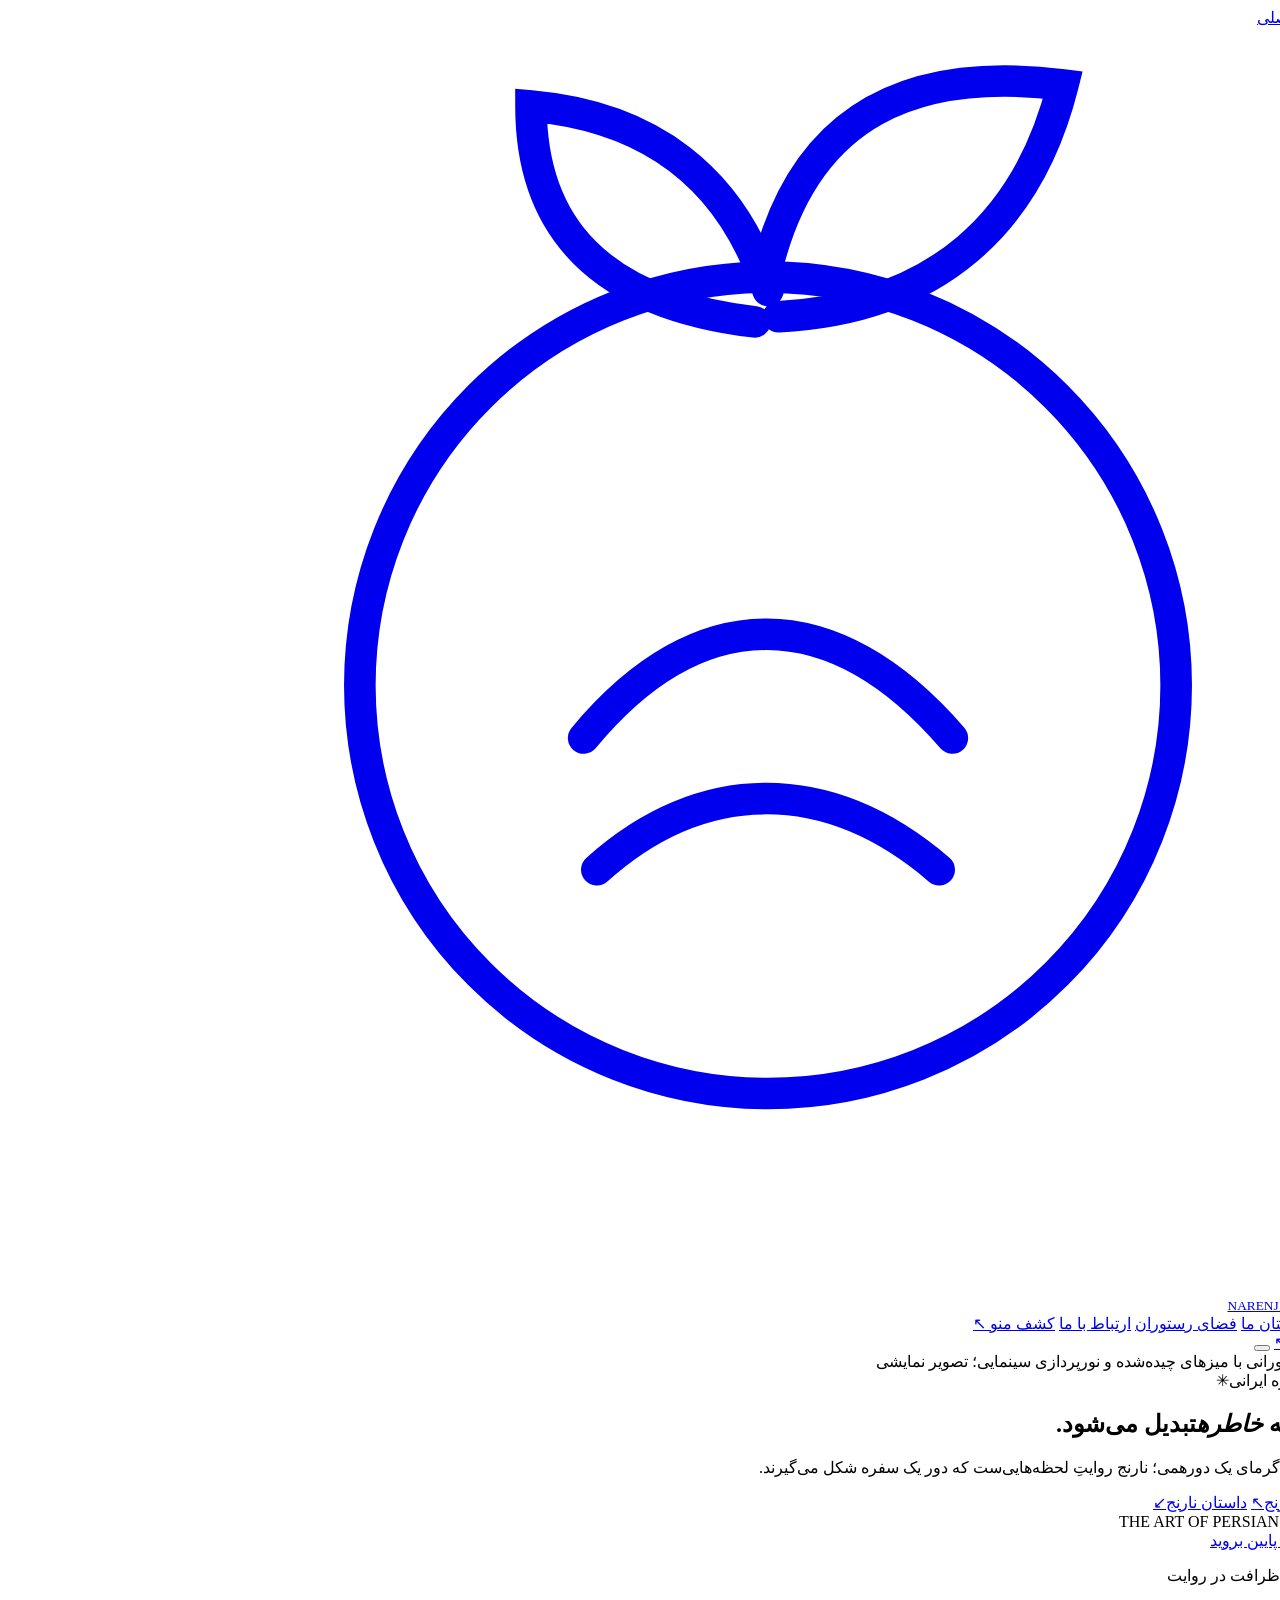
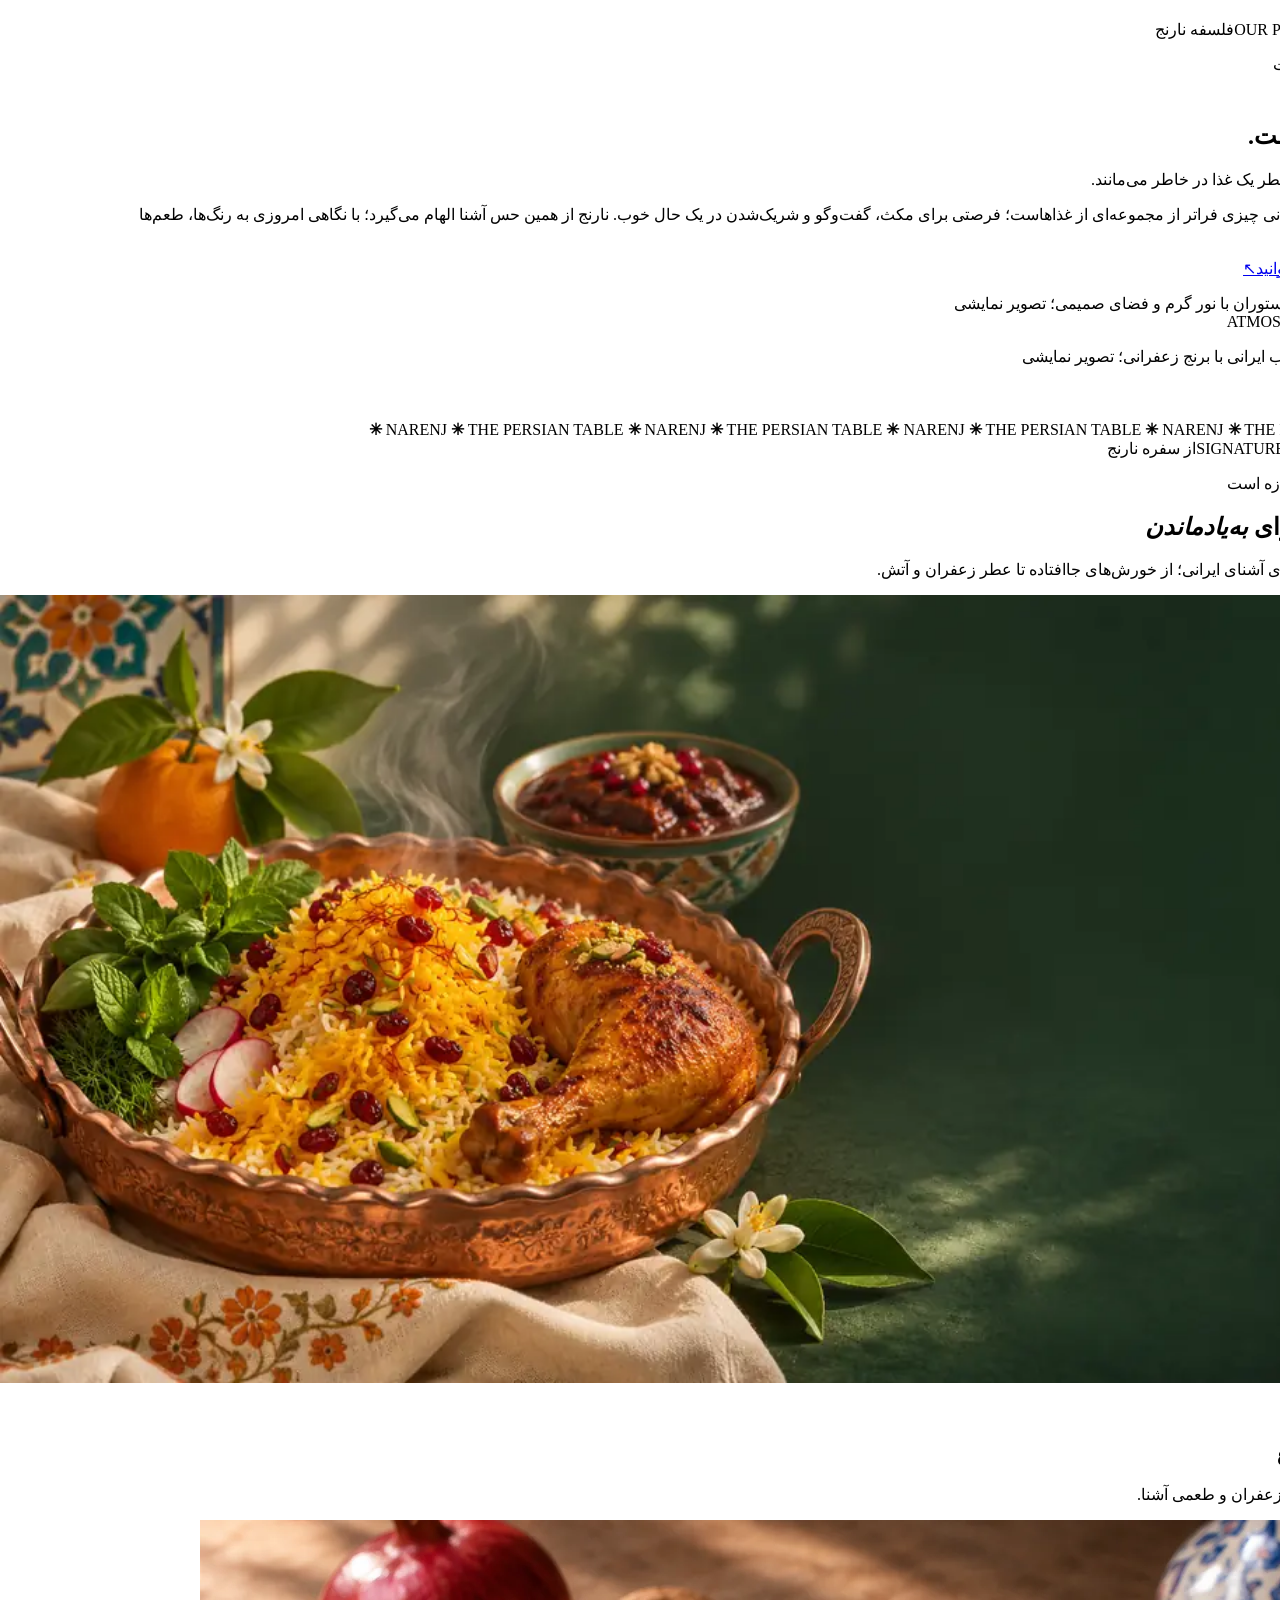
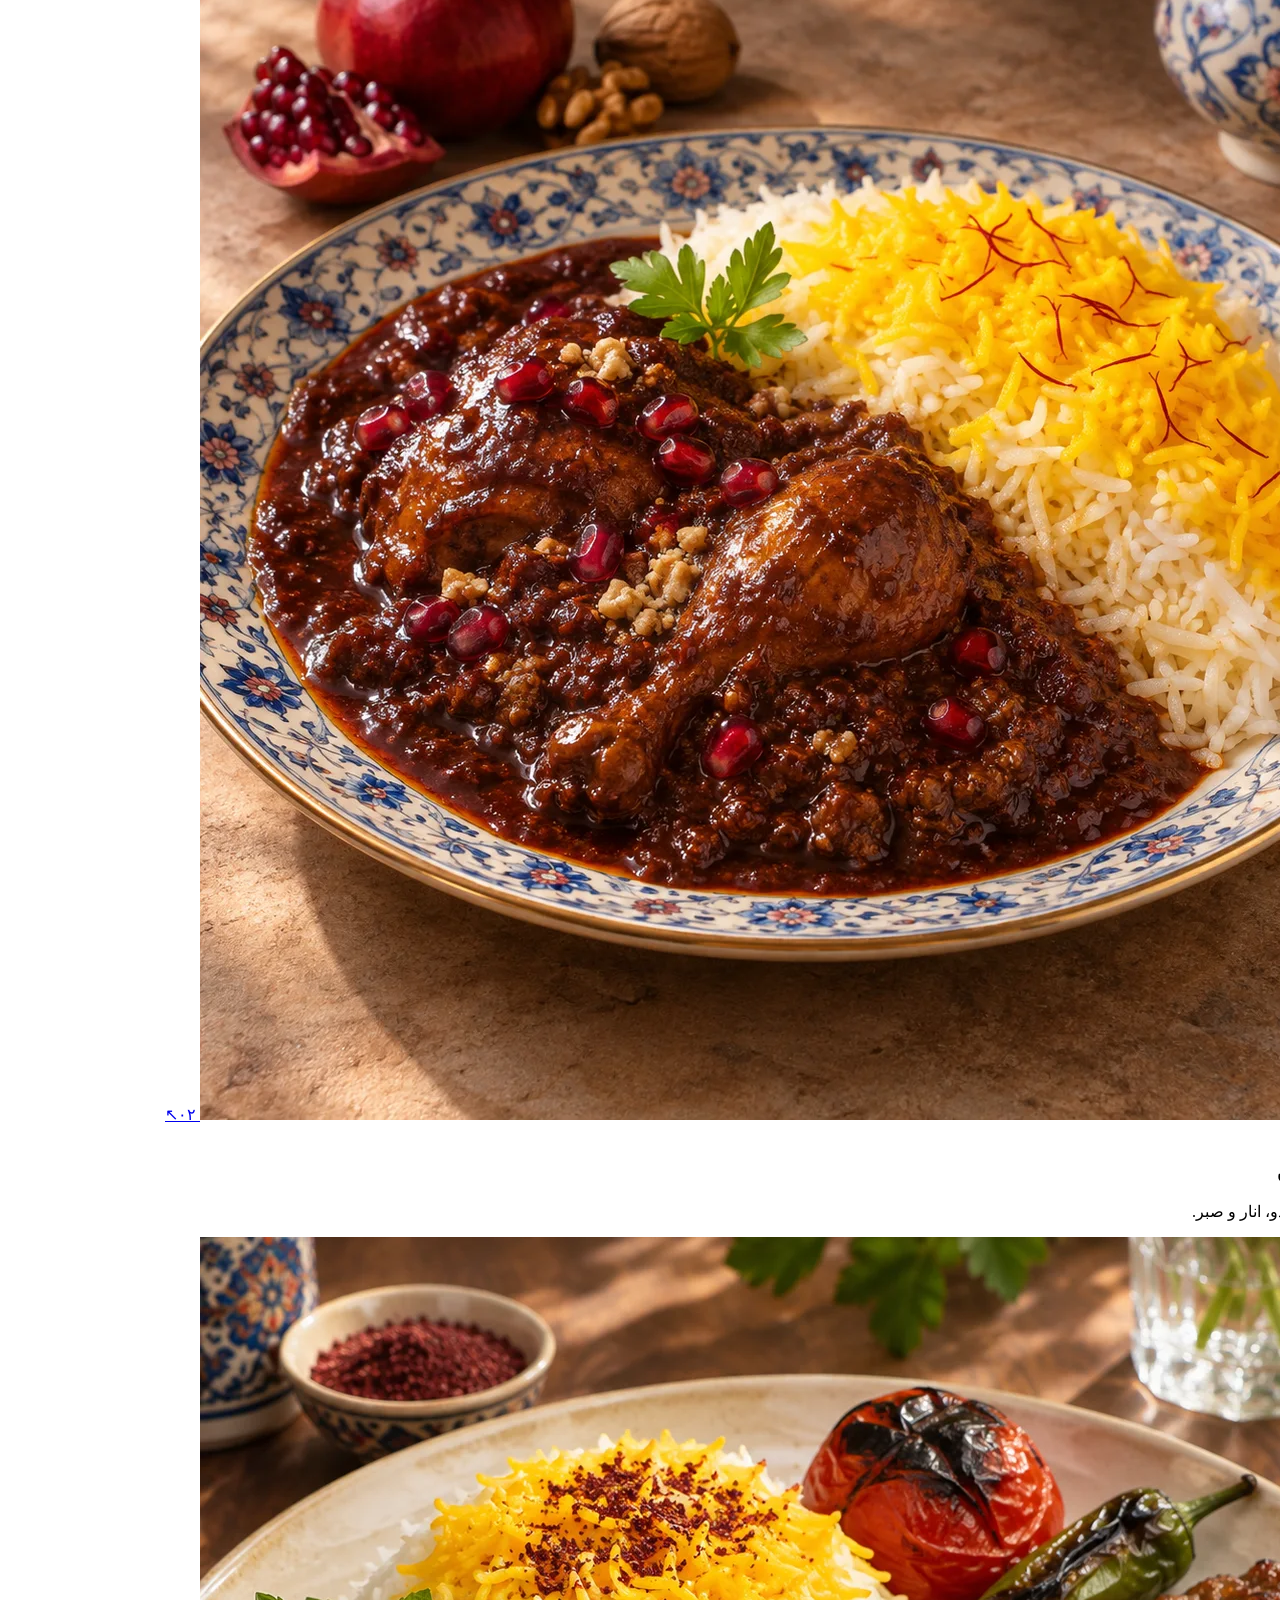
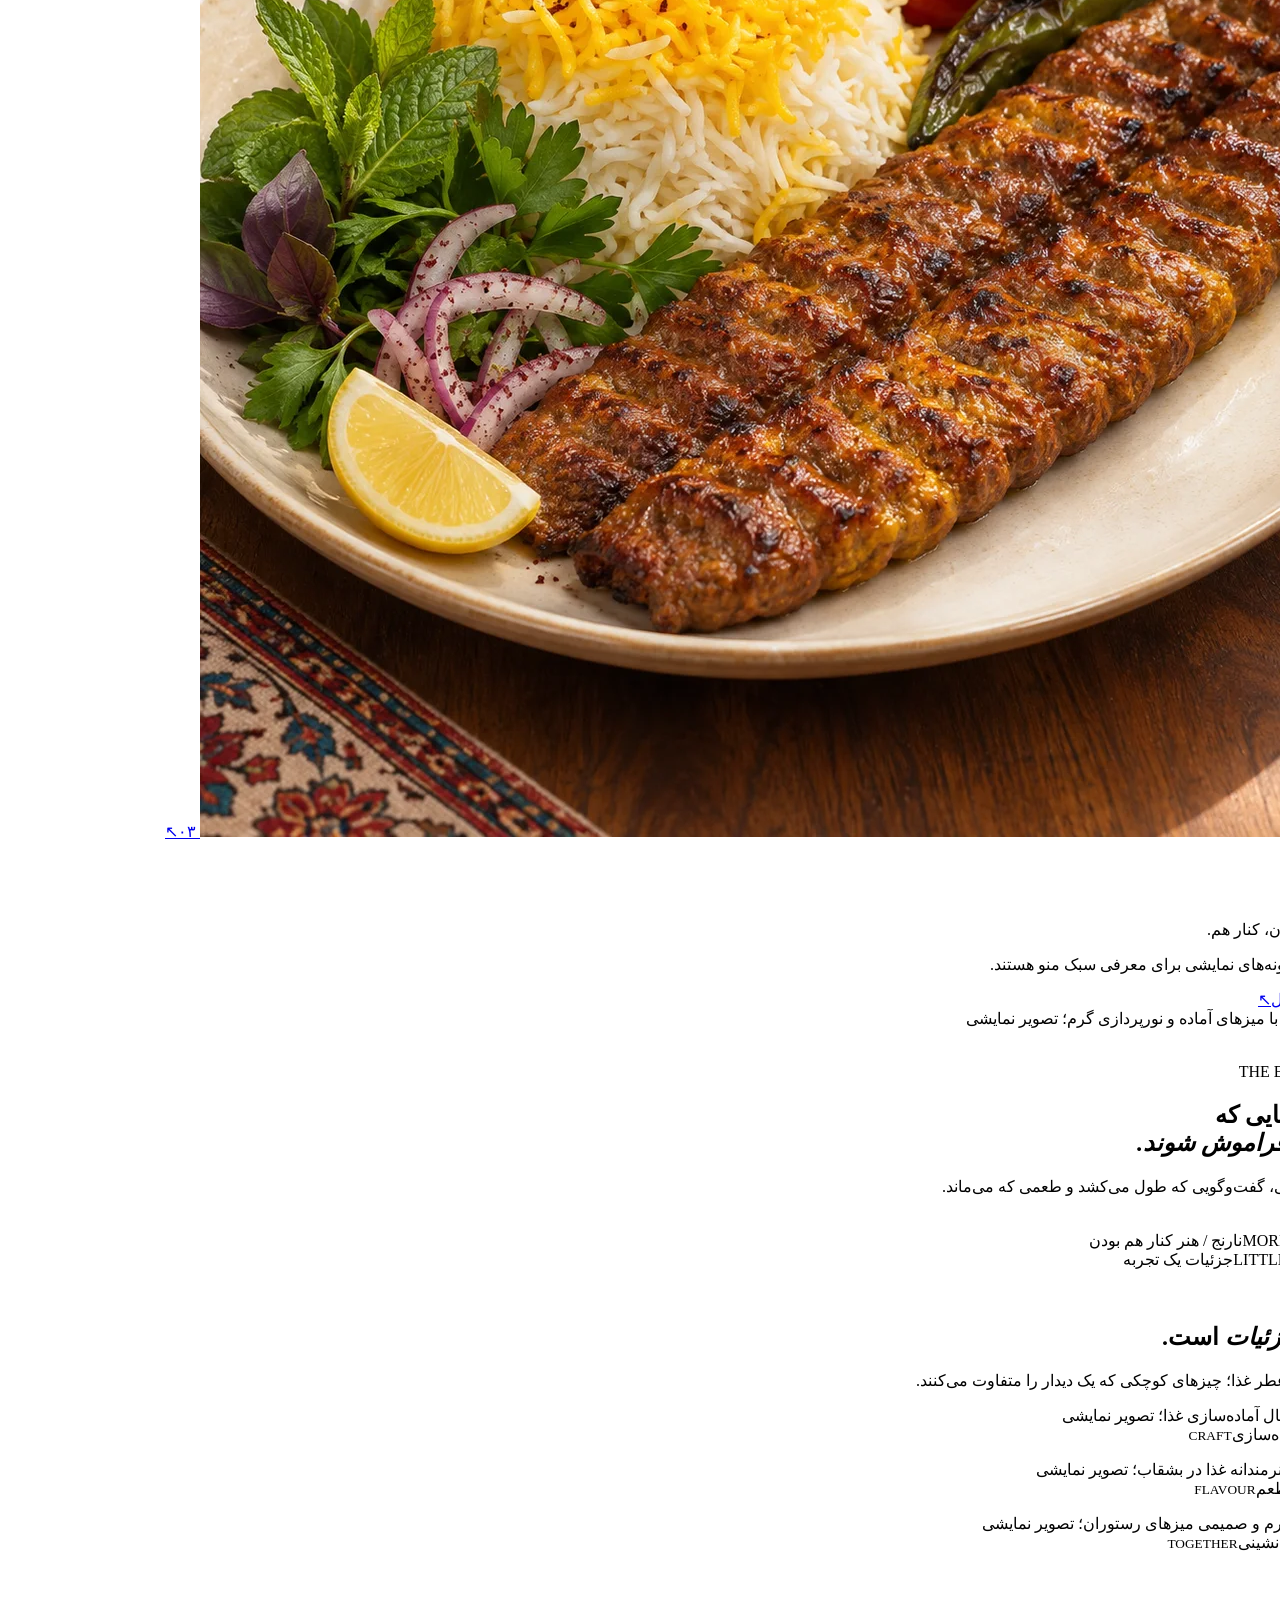
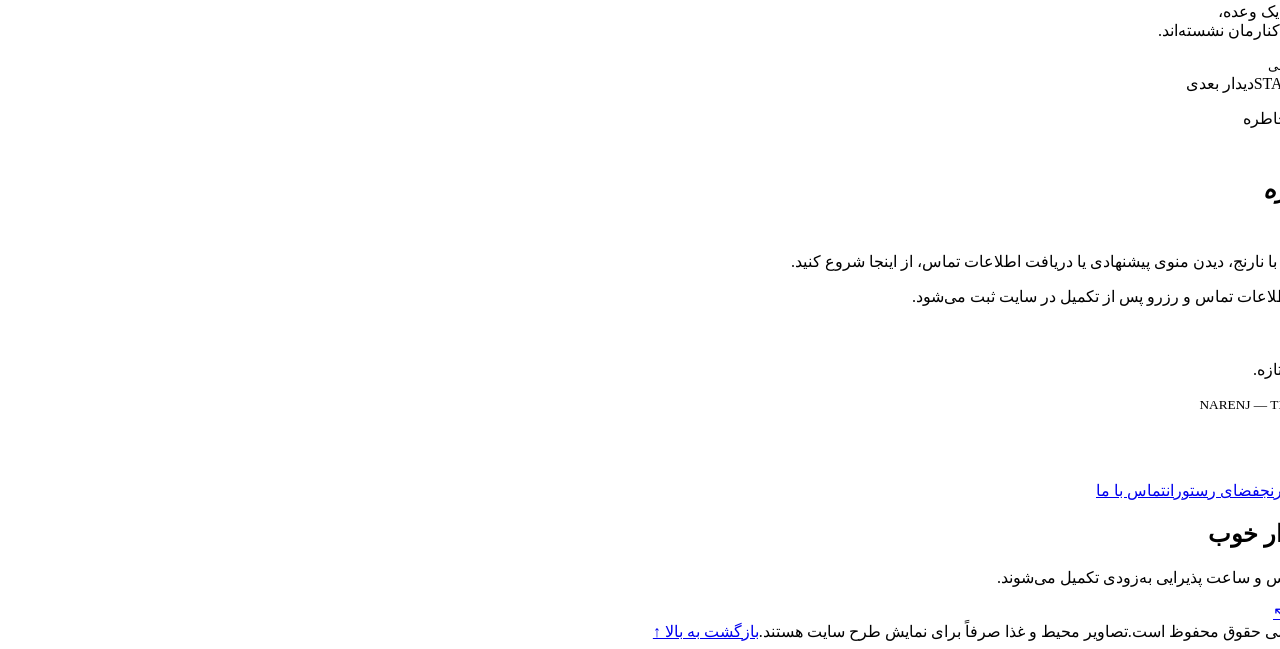
==== commit dbbf2420: "Redesign homepage with cinematic editorial storytelling" ====
--- a/index.html
+++ b/index.html
@@ -3,217 +3,191 @@
 <head>
   <meta charset="utf-8">
   <meta name="viewport" content="width=device-width, initial-scale=1">
-  <meta name="theme-color" content="#183b2b">
-  <meta name="description" content="رستوران نارنج؛ روایتی تازه از طعم‌های ایرانی، غذاهای محبوب و حال‌وهوای مهمان‌نوازی ایرانی.">
-  <meta property="og:title" content="رستوران نارنج | طعم آشنا، روایتی تازه">
-  <meta property="og:description" content="سفره‌ای از طعم‌های ایرانی، برای لحظه‌هایی که کنار هم می‌گذرانیم.">
+  <meta name="theme-color" content="#0b100d">
+  <meta name="description" content="نارنج؛ روایتی معاصر از طعم‌های ایرانی. با داستان نارنج، غذاهای پیشنهادی و حال‌وهوای یک سفره ایرانی آشنا شوید.">
+  <link rel="canonical" href="https://mahdi-1949.github.io/narenj-restaurant-site/">
   <meta property="og:type" content="website">
-  <meta property="og:image" content="assets/narenj-hero-modern.webp">
-  <title>رستوران نارنج | طعم آشنا، روایتی تازه</title>
+  <meta property="og:locale" content="fa_IR">
+  <meta property="og:title" content="رستوران نارنج | هر طعم، یک داستان">
+  <meta property="og:description" content="روایتی معاصر از سفره ایرانی، عطر غذا و هنر کنار هم بودن.">
+  <meta property="og:image" content="https://images.unsplash.com/photo-1517248135467-4c7edcad34c4?auto=format&amp;fit=crop&amp;w=1600&amp;q=85">
+  <meta property="og:url" content="https://mahdi-1949.github.io/narenj-restaurant-site/">
+  <title>رستوران نارنج | هر طعم، یک داستان</title>
   <link rel="icon" href="assets/favicon.svg" type="image/svg+xml">
-  <link rel="preload" as="image" href="assets/narenj-hero-modern.webp" fetchpriority="high">
-  <link rel="preload" as="font" href="assets/fonts/vazirmatn-variable.woff2" type="font/woff2" crossorigin>
-  <link rel="stylesheet" href="styles.css?v=editorial-9">
-  <script src="script.js?v=motion-2" defer></script>
+  <link rel="preconnect" href="https://images.unsplash.com" crossorigin>
+  <link rel="preconnect" href="https://images.pexels.com" crossorigin>
+  <link rel="preload" href="assets/fonts/vazirmatn-variable.woff2" as="font" type="font/woff2" crossorigin>
+  <link rel="preload" href="https://images.unsplash.com/photo-1517248135467-4c7edcad34c4?auto=format&amp;fit=crop&amp;w=2200&amp;q=85" as="image" fetchpriority="high">
+  <link rel="stylesheet" href="home.css?v=1">
+  <script src="home.js?v=1" defer></script>
 </head>
 <body>
   <a class="skip-link" href="#main">رفتن به محتوای اصلی</a>
-  <header class="site-header">
+  <div class="reading-progress" aria-hidden="true"></div>
+  <header class="site-header" id="site-header">
     <div class="header-inner">
-      <a class="brand" href="index.html" aria-label="نارنج، رفتن به صفحه اصلی">
-        <span class="brand-symbol" aria-hidden="true">
-          <svg viewBox="0 0 52 52" role="img"><circle cx="26" cy="28" r="15"/><path d="M25 12c2-7 8-9 15-8-2 7-7 11-14 11M26 13c-1-5-5-8-10-9 0 5 3 9 9 11M26 28c-5-5-12-1-10 5 2 4 7 4 10 9 3-5 8-5 10-9 2-6-5-10-10-5Z"/></svg>
-        </span>
-        <span class="brand-name">نارنج<span>طعم آشنا، روایتی تازه</span></span>
+      <a class="brand" href="index.html" aria-label="نارنج، صفحه اصلی">
+        <span class="brand-icon" aria-hidden="true"><svg viewBox="0 0 48 48" fill="none"><circle cx="24" cy="25" r="15.5" stroke="currentColor" stroke-width="1.2"/><path d="M24 9c1.5-5.8 5.6-7.5 11.2-6.8-1.3 5.2-4.8 8.5-10.8 8.8M24 10c-1.4-4.3-4.5-6.6-9-7 0 4.6 2.6 7.5 8.5 8.2M17 27c4.4-5.3 9.5-5.2 14 0M17.5 32c4-3.6 8.8-3.6 13 0" stroke="currentColor" stroke-width="1.2" stroke-linecap="round"/></svg></span>
+        <span class="brand-type"><strong>نارنج</strong><small>NARENJ RESTAURANT</small></span>
       </a>
-      <button class="menu-toggle" type="button" aria-label="باز کردن فهرست" aria-expanded="false" aria-controls="primary-nav">
-        <span></span><span></span><span></span>
-      </button>
-      <nav class="primary-nav" id="primary-nav" aria-label="فهرست اصلی">
-        <a class="nav-link is-active" href="index.html" aria-current="page">خانه</a>
-        <a class="nav-link" href="menu.html">منوی غذا</a>
-        <a class="nav-link" href="story.html">داستان نارنج</a>
-        <a class="nav-link" href="space.html">فضای رستوران</a>
-        <a class="nav-link" href="contact.html">تماس با ما</a>
-        <a class="button button-small button-orange mobile-nav-cta" href="menu.html">دیدن منو <span aria-hidden="true">←</span></a>
+      <nav class="main-nav" id="primary-nav" aria-label="ناوبری اصلی">
+        <a class="nav-current" href="index.html" aria-current="page">خانه</a>
+        <a href="menu.html">منوی غذا</a>
+        <a href="story.html">داستان ما</a>
+        <a href="space.html">فضای رستوران</a>
+        <a href="contact.html">ارتباط با ما</a>
+        <a class="mobile-nav-link" href="menu.html">کشف منو <span aria-hidden="true">↖</span></a>
       </nav>
-      <a class="button button-small button-orange header-cta" href="menu.html">دیدن منو <span aria-hidden="true">←</span></a>
+      <a class="header-link" href="menu.html"><span>کشف منوی نارنج</span><span class="arrow-circle" aria-hidden="true">↖</span></a>
+      <button class="menu-toggle" type="button" aria-label="باز کردن منو" aria-controls="primary-nav" aria-expanded="false"><span></span><span></span></button>
     </div>
   </header>
 
   <main id="main">
-    <section class="hero" id="home" aria-labelledby="hero-title">
-      <img class="hero-photo" src="assets/narenj-hero-modern.webp" alt="چیدمان پیشنهادی سفره ایرانی با برنج زعفرانی و مرغ برشته" fetchpriority="high" width="1672" height="941">
-      <div class="hero-shade"></div>
-      <div class="hero-content page-width">
-        <p class="eyebrow eyebrow-light"><span class="eyebrow-line"></span>غذای ایرانی، برای کنار هم بودن</p>
-        <h1 id="hero-title">طعم آشنا،<br><em>روایتی تازه</em></h1>
-        <p class="hero-lead">سفره‌ای از طعم‌های ایرانی، با نگاهی امروزی و فضایی برای لحظه‌هایی که کنار هم می‌گذرانیم.</p>
-        <div class="hero-actions">
-          <a class="button button-orange" href="menu.html">منوی نارنج <span aria-hidden="true">←</span></a>
-          <a class="text-link text-link-light" href="story.html">با نارنج آشنا شوید <span aria-hidden="true">↙</span></a>
+    <section class="hero" aria-labelledby="hero-title">
+      <div class="hero-visual" data-parallax>
+        <img src="https://images.unsplash.com/photo-1517248135467-4c7edcad34c4?auto=format&amp;fit=crop&amp;w=2200&amp;q=85" width="2200" height="1467" fetchpriority="high" alt="فضای گرم رستورانی با میزهای چیده‌شده و نورپردازی سینمایی؛ تصویر نمایشی">
+      </div>
+      <div class="hero-veil"></div>
+      <div class="hero-inner shell">
+        <div class="hero-copy">
+          <div class="eyebrow light"><span class="line"></span><span>روایتی تازه از سفره ایرانی</span><span class="eyebrow-dot">✳</span></div>
+          <h1 id="hero-title"><span>طعم،</span><span>وقتی به <em>خاطره</em></span><span>تبدیل می‌شود.</span></h1>
+          <p class="hero-desc">از عطر زعفران تا گرمای یک دورهمی؛ نارنج روایتِ لحظه‌هایی‌ست که دور یک سفره شکل می‌گیرند.</p>
+          <div class="hero-actions">
+            <a class="action action-fill" href="menu.html"><span>سفری در منوی نارنج</span><span aria-hidden="true">↖</span></a>
+            <a class="action action-ghost" href="story.html"><span>داستان نارنج</span><span aria-hidden="true">↙</span></a>
+          </div>
         </div>
-        <div class="hero-caption"><span class="caption-mark" aria-hidden="true">✳</span><span>یک میز، چند طعم، یک خاطرهٔ خوب</span></div>
+        <div class="hero-side" aria-hidden="true"><span>THE ART OF PERSIAN DINING</span><span class="hero-side-line"></span><span>۰۱ — ۰۵</span></div>
       </div>
-      <a class="hero-scroll" href="#highlights" aria-label="رفتن به بخش بعد"><span>بیشتر ببینید</span><i aria-hidden="true">↓</i></a>
+      <div class="hero-base shell">
+        <a href="#philosophy" class="scroll-hint"><span class="scroll-track" aria-hidden="true"><i></i></span><span>برای کشف بیشتر، پایین بروید</span></a>
+        <p>اصالت در طعم <span class="small-star">✳</span> ظرافت در روایت</p>
+      </div>
+      <span class="hero-watermark" aria-hidden="true">نارنج</span>
     </section>
 
-    <section class="highlights page-width" id="highlights" aria-label="ویژگی‌های نارنج">
-      <article class="highlight">
-        <span class="line-icon" aria-hidden="true"><svg viewBox="0 0 48 48"><path d="M24 39s-15-9-15-20a8 8 0 0 1 15-4 8 8 0 0 1 15 4c0 11-15 20-15 20Z"/><path d="M9 25h9l4-8 5 15 4-7h8"/></svg></span>
-        <div><h2>مواد اولیه باکیفیت</h2><p>هر طعم خوب، از انتخاب درست آغاز می‌شود.</p></div>
-      </article>
-      <article class="highlight">
-        <span class="line-icon" aria-hidden="true"><svg viewBox="0 0 48 48"><path d="M12 19h24l-2 19H14l-2-19Z"/><path d="M18 19c0-6 3-10 6-13 3 3 6 7 6 13M19 27c3-3 7-3 10 0M24 27v7"/></svg></span>
-        <div><h2>دستورهای ایرانی</h2><p>طعم‌های آشنا با حال‌وهوای امروز.</p></div>
-      </article>
-      <article class="highlight">
-        <span class="line-icon" aria-hidden="true"><svg viewBox="0 0 48 48"><path d="M7 38c8-2 13-7 15-15 7 2 12 7 14 15M24 24c-1-9 4-15 14-17 1 9-3 15-12 18M10 36l-3 5M36 36l3 5"/></svg></span>
-        <div><h2>میزبانی صمیمی</h2><p>جایی برای مکث، گپ و دورهمی.</p></div>
-      </article>
-    </section>
-
-    <section class="story section-space" id="story" aria-labelledby="story-title">
-      <div class="story-inner page-width">
-        <div class="story-copy">
-          <p class="eyebrow"><span class="eyebrow-line"></span>قصهٔ نارنج</p>
-          <h2 id="story-title">سفره، همیشه<br><em>قصه‌ای برای گفتن دارد</em></h2>
-          <p>در نارنج، غذا بهانه‌ای برای کنار هم بودن است. به طعم‌های آشنا، سفره‌های رنگین و میزبانی گرم فکر می‌کنیم؛ تا هر دیدار، آرام و دلنشین بگذرد.</p>
-          <a class="text-link" href="space.html">فضای نارنج را ببینید <span aria-hidden="true">←</span></a>
-        </div>
-        <div class="story-art" aria-label="تصویری الهام‌گرفته از فضای گرم رستوران ایرانی" role="img">
-          <img src="assets/narenj-dining-room.webp" alt="فضای گرم رستورانی با میزهای چیده‌شده، چراغ‌های مسی و کاشی‌کاری ایرانی" loading="lazy" width="1400" height="933">
-          <div class="story-stamp"><span>از دلِ</span><strong>سفره‌های<br>ایرانی</strong><span class="stamp-flower" aria-hidden="true">✿</span></div>
-          <span class="story-corner" aria-hidden="true">✳</span>
+    <section class="philosophy section-padding" id="philosophy" aria-labelledby="philosophy-title">
+      <div class="shell">
+        <div class="section-meta" data-reveal><span>01 / OUR PHILOSOPHY</span><span>فلسفه نارنج</span></div>
+        <div class="philosophy-layout">
+          <div class="philosophy-copy" data-reveal>
+            <p class="eyebrow"><span class="line"></span>یک میز، هزار روایت</p>
+            <h2 id="philosophy-title">غذا فقط<br>یک <em>طعم</em> نیست.</h2>
+            <p class="intro-statement">بعضی لحظه‌ها با عطر یک غذا در خاطر می‌مانند.</p>
+            <p class="body-copy">برای ما، سفره ایرانی چیزی فراتر از مجموعه‌ای از غذاهاست؛ فرصتی برای مکث، گفت‌وگو و شریک‌شدن در یک حال خوب. نارنج از همین حس آشنا الهام می‌گیرد؛ با نگاهی امروزی به رنگ‌ها، طعم‌ها و آیین میزبانی.</p>
+            <a class="editorial-link" href="story.html"><span>داستان نارنج را بخوانید</span><span class="link-line"></span><span aria-hidden="true">↖</span></a>
+          </div>
+          <div class="philosophy-images">
+            <figure class="philosophy-photo photo-frame" data-reveal>
+              <img src="https://images.unsplash.com/photo-1514933651103-005eec06c04b?auto=format&amp;fit=crop&amp;w=1200&amp;q=85" width="900" height="1200" loading="lazy" decoding="async" alt="میزهای رستوران با نور گرم و فضای صمیمی؛ تصویر نمایشی">
+              <figcaption>01 / ATMOSPHERE</figcaption>
+            </figure>
+            <figure class="philosophy-small photo-frame" data-reveal>
+              <img src="https://images.pexels.com/photos/14731641/pexels-photo-14731641.jpeg?auto=compress&amp;cs=tinysrgb&amp;w=900" width="900" height="700" loading="lazy" decoding="async" alt="سفره کباب ایرانی با برنج زعفرانی؛ تصویر نمایشی">
+            </figure>
+            <div class="round-stamp" aria-hidden="true"><span>نارنج</span><small>طعم آشنا<br>روایتی تازه</small><b>✳</b></div>
+          </div>
         </div>
       </div>
     </section>
 
-    <section class="menu-section section-space" id="menu" aria-labelledby="menu-title">
-      <div class="page-width">
-        <div class="section-heading">
-          <div><p class="eyebrow"><span class="eyebrow-line"></span>از منوی نارنج</p><h2 id="menu-title">چند طعمِ <em>دوست‌داشتنی</em></h2></div>
-          <p>از عطر برنج زعفرانی تا خورش‌های جاافتاده؛ برای هر سلیقه، انتخابی آشنا پیدا می‌شود.</p>
+    <div class="type-marquee" aria-hidden="true"><div class="marquee-track"><span>NARENJ <b>✳</b> THE PERSIAN TABLE <b>✳</b> NARENJ <b>✳</b> THE PERSIAN TABLE <b>✳</b>&nbsp;</span><span>NARENJ <b>✳</b> THE PERSIAN TABLE <b>✳</b> NARENJ <b>✳</b> THE PERSIAN TABLE <b>✳</b>&nbsp;</span></div></div>
+
+    <section class="signature section-padding" id="signature" aria-labelledby="signature-title">
+      <div class="shell">
+        <div class="section-meta" data-reveal><span>02 / SIGNATURE FLAVOURS</span><span>از سفره نارنج</span></div>
+        <div class="signature-heading" data-reveal>
+          <div><p class="eyebrow"><span class="line"></span>آشنایی که هر بار تازه است</p><h2 id="signature-title">طعم‌هایی برای <em>به‌یادماندن</em></h2></div>
+          <p>سه قاب از طعم‌های آشنای ایرانی؛ از خورش‌های جاافتاده تا عطر زعفران و آتش.</p>
         </div>
-        <div class="menu-grid menu-photo-grid">
-          <article class="menu-card">
-            <div class="menu-photo-frame">
-              <img class="menu-photo" src="assets/narenj-hero.webp" alt="زرشک‌پلو زعفرانی با مرغ برشته در ظرف مسی" loading="lazy" width="1400" height="788">
-              <span class="menu-index">۰۱</span>
-              <span class="menu-photo-label">پیشنهاد منو</span>
-            </div>
-            <div class="menu-card-body">
-              <p class="menu-type">پیشنهادِ سفره</p>
-              <h3>زرشک‌پلو با مرغ</h3>
-              <p class="menu-description">برنج زعفرانی، زرشک خوش‌عطر و مرغ برشته؛ ترکیبی آشنا برای یک وعدهٔ دلنشین.</p>
-            </div>
+        <div class="dish-gallery">
+          <article class="dish dish-one" data-reveal>
+            <a class="dish-photo photo-frame" href="menu.html" aria-label="مشاهده منو، زرشک‌پلو با مرغ">
+              <img src="assets/narenj-hero.webp" width="1400" height="788" loading="lazy" decoding="async" alt="زرشک‌پلو با مرغ برشته و برنج زعفرانی؛ تصویر نمونه غذا">
+              <span class="dish-image-number">۰۱</span><span class="dish-view" aria-hidden="true">↖</span>
+            </a>
+            <div class="dish-info"><span>پیشنهاد سفره</span><h3>زرشک‌پلو با مرغ</h3><p>رنگِ زرشک، عطرِ زعفران و طعمی آشنا.</p></div>
           </article>
-          <article class="menu-card menu-card-featured">
-            <div class="menu-photo-frame">
-              <img class="menu-photo" src="assets/menu-fesenjan.webp" alt="خورش فسنجان با دانه‌های انار و برنج زعفرانی" loading="lazy" width="1200" height="1200">
-              <span class="menu-index">۰۲</span>
-              <span class="menu-photo-label">خورش ایرانی</span>
-            </div>
-            <div class="menu-card-body">
-              <p class="menu-type">طعمِ جاافتاده</p>
-              <h3>خورش فسنجان</h3>
-              <p class="menu-description">گردو و انار در کنار برنج ایرانی؛ مزه‌ای عمیق و ماندگار.</p>
-            </div>
+          <article class="dish dish-two" data-reveal>
+            <a class="dish-photo photo-frame" href="menu.html" aria-label="مشاهده منو، خورش فسنجان">
+              <img src="assets/menu-fesenjan.webp" width="1200" height="1200" loading="lazy" decoding="async" alt="خورش فسنجان با انار و برنج؛ تصویر نمونه غذا">
+              <span class="dish-image-number">۰۲</span><span class="dish-view" aria-hidden="true">↖</span>
+            </a>
+            <div class="dish-info"><span>طعم جاافتاده</span><h3>خورش فسنجان</h3><p>قصه‌ای آرام از گردو، انار و صبر.</p></div>
           </article>
-          <article class="menu-card">
-            <div class="menu-photo-frame">
-              <img class="menu-photo" src="assets/menu-kebab.webp" alt="کباب زعفرانی با برنج، گوجهٔ کبابی و سبزی تازه" loading="lazy" width="1200" height="1200">
-              <span class="menu-index">۰۳</span>
-              <span class="menu-photo-label">از آتش تا سفره</span>
-            </div>
-            <div class="menu-card-body">
-              <p class="menu-type">پیشنهادِ کباب</p>
-              <h3>کباب زعفرانی</h3>
-              <p class="menu-description">عطر زعفران و کباب تازه، در کنار دورچین‌های خوش‌طعم.</p>
-            </div>
+          <article class="dish dish-three" data-reveal>
+            <a class="dish-photo photo-frame" href="menu.html" aria-label="مشاهده منو، کباب زعفرانی">
+              <img src="assets/menu-kebab.webp" width="1200" height="1200" loading="lazy" decoding="async" alt="کباب زعفرانی با برنج و گوجه کبابی؛ تصویر نمونه غذا">
+              <span class="dish-image-number">۰۳</span><span class="dish-view" aria-hidden="true">↖</span>
+            </a>
+            <div class="dish-info"><span>از آتش تا سفره</span><h3>کباب زعفرانی</h3><p>عطر آتش و زعفران، کنار هم.</p></div>
           </article>
         </div>
-        <p class="menu-note">غذاها و تصاویر این بخش نمونه‌اند و با منوی واقعی رستوران هماهنگ می‌شوند.</p>
-        <div class="menu-more"><a class="button button-outline" href="space.html">حال‌وهوای نارنج <span aria-hidden="true">←</span></a></div>
+        <div class="signature-foot" data-reveal><p>غذاها و تصاویر، نمونه‌های نمایشی برای معرفی سبک منو هستند.</p><a class="editorial-link" href="menu.html"><span>مشاهده منوی کامل</span><span class="link-line"></span><span aria-hidden="true">↖</span></a></div>
       </div>
     </section>
 
-    <section class="atmosphere-section section-space" id="visit" aria-labelledby="atmosphere-title">
-      <div class="atmosphere-inner page-width">
-        <div class="atmosphere-copy">
-          <p class="eyebrow"><span class="eyebrow-line"></span>در حال‌وهوای نارنج</p>
-          <h2 id="atmosphere-title">جایی برای مکث،<br><em>طعم و گفت‌وگو</em></h2>
-          <p>سفره فقط برای غذا خوردن نیست؛ جایی‌ست برای دیدن هم، شنیدن قصه‌ها و ساختن خاطره‌های کوچک. نارنج از همین لحظه‌های ساده الهام می‌گیرد.</p>
-          <div class="atmosphere-quote"><span aria-hidden="true">“</span><p>بعضی خاطره‌ها، با یک طعم شروع می‌شوند.</p></div>
-          <a class="text-link" href="contact.html">راه‌های ارتباط با نارنج <span aria-hidden="true">←</span></a>
+    <section class="cinematic" aria-labelledby="cinematic-title">
+      <div class="cinematic-visual" data-parallax><img src="https://images.unsplash.com/photo-1514933651103-005eec06c04b?auto=format&amp;fit=crop&amp;w=2000&amp;q=85" width="2000" height="1325" loading="lazy" decoding="async" alt="فضای رستوران با میزهای آماده و نورپردازی گرم؛ تصویر نمایشی"></div>
+      <div class="cinematic-overlay"></div>
+      <div class="cinematic-content shell" data-reveal>
+        <span class="cinematic-asterisk" aria-hidden="true">✳</span>
+        <p class="eyebrow light">03 / THE EXPERIENCE</p>
+        <h2 id="cinematic-title">برای لحظه‌هایی که<br><em>قرار نیست فراموش شوند.</em></h2>
+        <p>یک میز، چند صندلی، گفت‌وگویی که طول می‌کشد و طعمی که می‌ماند.</p>
+        <a class="action action-outline-light" href="space.html">حال‌وهوای نارنج <span aria-hidden="true">↖</span></a>
+      </div>
+      <div class="cinematic-bottom"><span>MORE THAN A MEAL</span><span>نارنج / هنر کنار هم بودن</span></div>
+    </section>
+
+    <section class="moments section-padding" id="moments" aria-labelledby="moments-title">
+      <div class="shell">
+        <div class="section-meta" data-reveal><span>04 / LITTLE MOMENTS</span><span>جزئیات یک تجربه</span></div>
+        <div class="moments-heading" data-reveal>
+          <div><p class="eyebrow"><span class="line"></span>حال‌وهوای نارنج</p><h2 id="moments-title">زیبایی، در <em>جزئیات</em> است.</h2></div>
+          <p>از نور روی میز تا عطر غذا؛ چیزهای کوچکی که یک دیدار را متفاوت می‌کنند.</p>
         </div>
-        <div class="atmosphere-visual">
-          <figure class="atmosphere-primary">
-            <img src="assets/narenj-dining-room.webp" alt="تصویر مفهومی از فضای گرم یک رستوران ایرانی با میزهای چیده‌شده و نور مسی" loading="lazy" width="1586" height="992">
-            <figcaption><span>تصویری الهام‌گرفته از مهمان‌نوازی ایرانی</span><span>۰۱ / نارنج</span></figcaption>
+        <div class="moments-grid">
+          <figure class="moment moment-a photo-frame" data-reveal>
+            <img src="https://images.pexels.com/photos/36430089/pexels-photo-36430089.jpeg?auto=compress&amp;cs=tinysrgb&amp;w=1300" width="1000" height="1200" loading="lazy" decoding="async" alt="آشپز در حال آماده‌سازی غذا؛ تصویر نمایشی">
+            <figcaption><span>۰۱ / هنر آماده‌سازی</span><small>CRAFT</small></figcaption>
           </figure>
-          <figure class="atmosphere-secondary">
-            <img src="assets/menu-kebab.webp" alt="تصویر پیشنهادی از کباب زعفرانی با برنج و گوجهٔ کبابی" loading="lazy" width="1200" height="1200">
-            <figcaption>عطر زعفران، کنار آتش</figcaption>
+          <figure class="moment moment-b photo-frame" data-reveal>
+            <img src="https://images.unsplash.com/photo-1544025162-d76694265947?auto=format&amp;fit=crop&amp;w=1300&amp;q=85" width="1200" height="850" loading="lazy" decoding="async" alt="چیدمان هنرمندانه غذا در بشقاب؛ تصویر نمایشی">
+            <figcaption><span>۰۲ / رنگ و طعم</span><small>FLAVOUR</small></figcaption>
           </figure>
-          <div class="atmosphere-seal" aria-hidden="true"><span>نارنج</span><small>میزبانی ایرانی</small></div>
+          <figure class="moment moment-c photo-frame" data-reveal>
+            <img src="https://images.unsplash.com/photo-1517248135467-4c7edcad34c4?auto=format&amp;fit=crop&amp;w=1300&amp;q=85" width="1200" height="900" loading="lazy" decoding="async" alt="چیدمان گرم و صمیمی میزهای رستوران؛ تصویر نمایشی">
+            <figcaption><span>۰۳ / لذت هم‌نشینی</span><small>TOGETHER</small></figcaption>
+          </figure>
+          <div class="moment-quote" data-reveal><span aria-hidden="true">“</span><p>گاهی بهترین بخشِ یک وعده،<br>آدم‌هایی هستند که کنارمان نشسته‌اند.</p><small>نارنج / روایتی از دورهمی</small></div>
         </div>
       </div>
     </section>
 
-    <section class="contact-section section-space page-width" id="contact" aria-labelledby="contact-title">
-      <div class="contact-intro"><p class="eyebrow"><span class="eyebrow-line"></span>راه‌های ارتباط</p><h2 id="contact-title">نارنج نزدیکِ <em>شماست</em></h2><p>اطلاعات نشانی، تماس و ساعت پذیرایی در حال تکمیل است.</p></div>
-      <div class="contact-grid">
-        <article class="contact-item"><span class="contact-icon" aria-hidden="true">⌖</span><div><h3>نشانی</h3><p>به‌زودی اعلام می‌شود</p></div></article>
-        <article class="contact-item"><span class="contact-icon" aria-hidden="true">☎</span><div><h3>تماس با ما</h3><p>شماره تماس به‌زودی ثبت می‌شود</p></div></article>
-        <article class="contact-item"><span class="contact-icon" aria-hidden="true">◷</span><div><h3>ساعت پذیرایی</h3><p>به‌زودی اعلام می‌شود</p></div></article>
+    <section class="closing" id="visit" aria-labelledby="closing-title">
+      <div class="shell closing-inner">
+        <div class="section-meta" data-reveal><span>05 / STAY IN TOUCH</span><span>دیدار بعدی</span></div>
+        <div class="closing-grid">
+          <div data-reveal><p class="eyebrow"><span class="line"></span>هر دیدار، آغاز یک خاطره</p><h2 id="closing-title">جای شما<br><em>دور این سفره</em><br>خالی‌ست.</h2></div>
+          <div class="closing-aside" data-reveal><p>برای آشنایی بیشتر با نارنج، دیدن منوی پیشنهادی یا دریافت اطلاعات تماس، از اینجا شروع کنید.</p><a class="action action-dark" href="contact.html">ارتباط با نارنج <span aria-hidden="true">↖</span></a><span class="closing-note">اطلاعات تماس و رزرو پس از تکمیل در سایت ثبت می‌شود.</span></div>
+        </div>
+        <div class="closing-word" aria-hidden="true">نارنج</div>
       </div>
     </section>
   </main>
 
   <footer class="site-footer">
-    <div class="footer-inner page-width">
+    <div class="shell">
       <div class="footer-main">
-        <div class="footer-brand-block">
-          <a class="brand brand-footer" href="index.html" aria-label="نارنج، بازگشت به صفحه اصلی"><span class="brand-symbol" aria-hidden="true"><svg viewBox="0 0 52 52"><circle cx="26" cy="28" r="15"/><path d="M25 12c2-7 8-9 15-8-2 7-7 11-14 11M26 13c-1-5-5-8-10-9 0 5 3 9 9 11M26 28c-5-5-12-1-10 5 2 4 7 4 10 9 3-5 8-5 10-9 2-6-5-10-10-5Z"/></svg></span><span class="brand-name">نارنج<span>طعم آشنا، روایتی تازه</span></span></a>
-          <p class="footer-about">روایتی از طعم‌های آشنای ایرانی، سفره‌های رنگین و لحظه‌هایی که کنار هم می‌گذرانیم.</p>
-          <p class="footer-tagline">طعم‌ها می‌مانند، لحظه‌ها هم.</p>
-        </div>
-
-        <nav class="footer-column" aria-label="پیوندهای سریع">
-          <h2>دسترسی سریع</h2>
-          <ul class="footer-links">
-            <li><a href="index.html">صفحهٔ اصلی</a></li>
-            <li><a href="story.html">داستان نارنج</a></li>
-            <li><a href="menu.html">منوی پیشنهادی</a></li>
-            <li><a href="space.html">فضای نارنج</a></li>
-            <li><a href="contact.html">تماس با ما</a></li>
-          </ul>
-        </nav>
-
-        <div class="footer-column footer-contact">
-          <h2>اطلاعات مراجعه</h2>
-          <dl class="footer-details">
-            <div><dt>نشانی</dt><dd>به‌زودی اعلام می‌شود</dd></div>
-            <div><dt>تلفن</dt><dd>به‌زودی ثبت می‌شود</dd></div>
-            <div><dt>ساعت پذیرایی</dt><dd>به‌زودی اعلام می‌شود</dd></div>
-          </dl>
-        </div>
-
-        <div class="footer-column footer-cta">
-          <h2>طعم نارنج، روایت شما</h2>
-          <p>چند طعم آشنای ایرانی را در قاب منوی نارنج ببینید.</p>
-          <a class="button button-orange" href="menu.html">دیدن منوی پیشنهادی <span aria-hidden="true">←</span></a>
-          <a class="footer-contact-link" href="contact.html">اطلاعات تماس و مراجعه</a>
-        </div>
+        <div class="footer-brand"><a href="index.html" aria-label="بازگشت به خانه">نارنج<span>✳</span></a><p>طعم آشنا، روایتی تازه.</p><small>NARENJ — THE PERSIAN TABLE</small></div>
+        <div class="footer-nav"><h2>کشف نارنج</h2><a href="menu.html">منوی غذا</a><a href="story.html">داستان نارنج</a><a href="space.html">فضای رستوران</a><a href="contact.html">تماس با ما</a></div>
+        <div class="footer-note"><h2>برای یک دیدار خوب</h2><p>نشانی، شماره تماس و ساعت پذیرایی به‌زودی تکمیل می‌شوند.</p><a href="contact.html">اطلاعات مراجعه <span aria-hidden="true">↖</span></a></div>
       </div>
-
-      <div class="footer-bottom">
-        <span>© <time data-year>۲۰۲۶</time> رستوران نارنج</span>
-        <span>تمام حقوق این وب‌سایت محفوظ است.</span>
-        <a href="index.html">بازگشت به بالای صفحه <span aria-hidden="true">↑</span></a>
-      </div>
+      <div class="footer-bottom"><span>© <time data-year>۲۰۲۶</time> نارنج. تمامی حقوق محفوظ است.</span><span>تصاویر محیط و غذا صرفاً برای نمایش طرح سایت هستند.</span><a href="#main">بازگشت به بالا ↑</a></div>
     </div>
   </footer>
 </body>
-</html>
+</html>
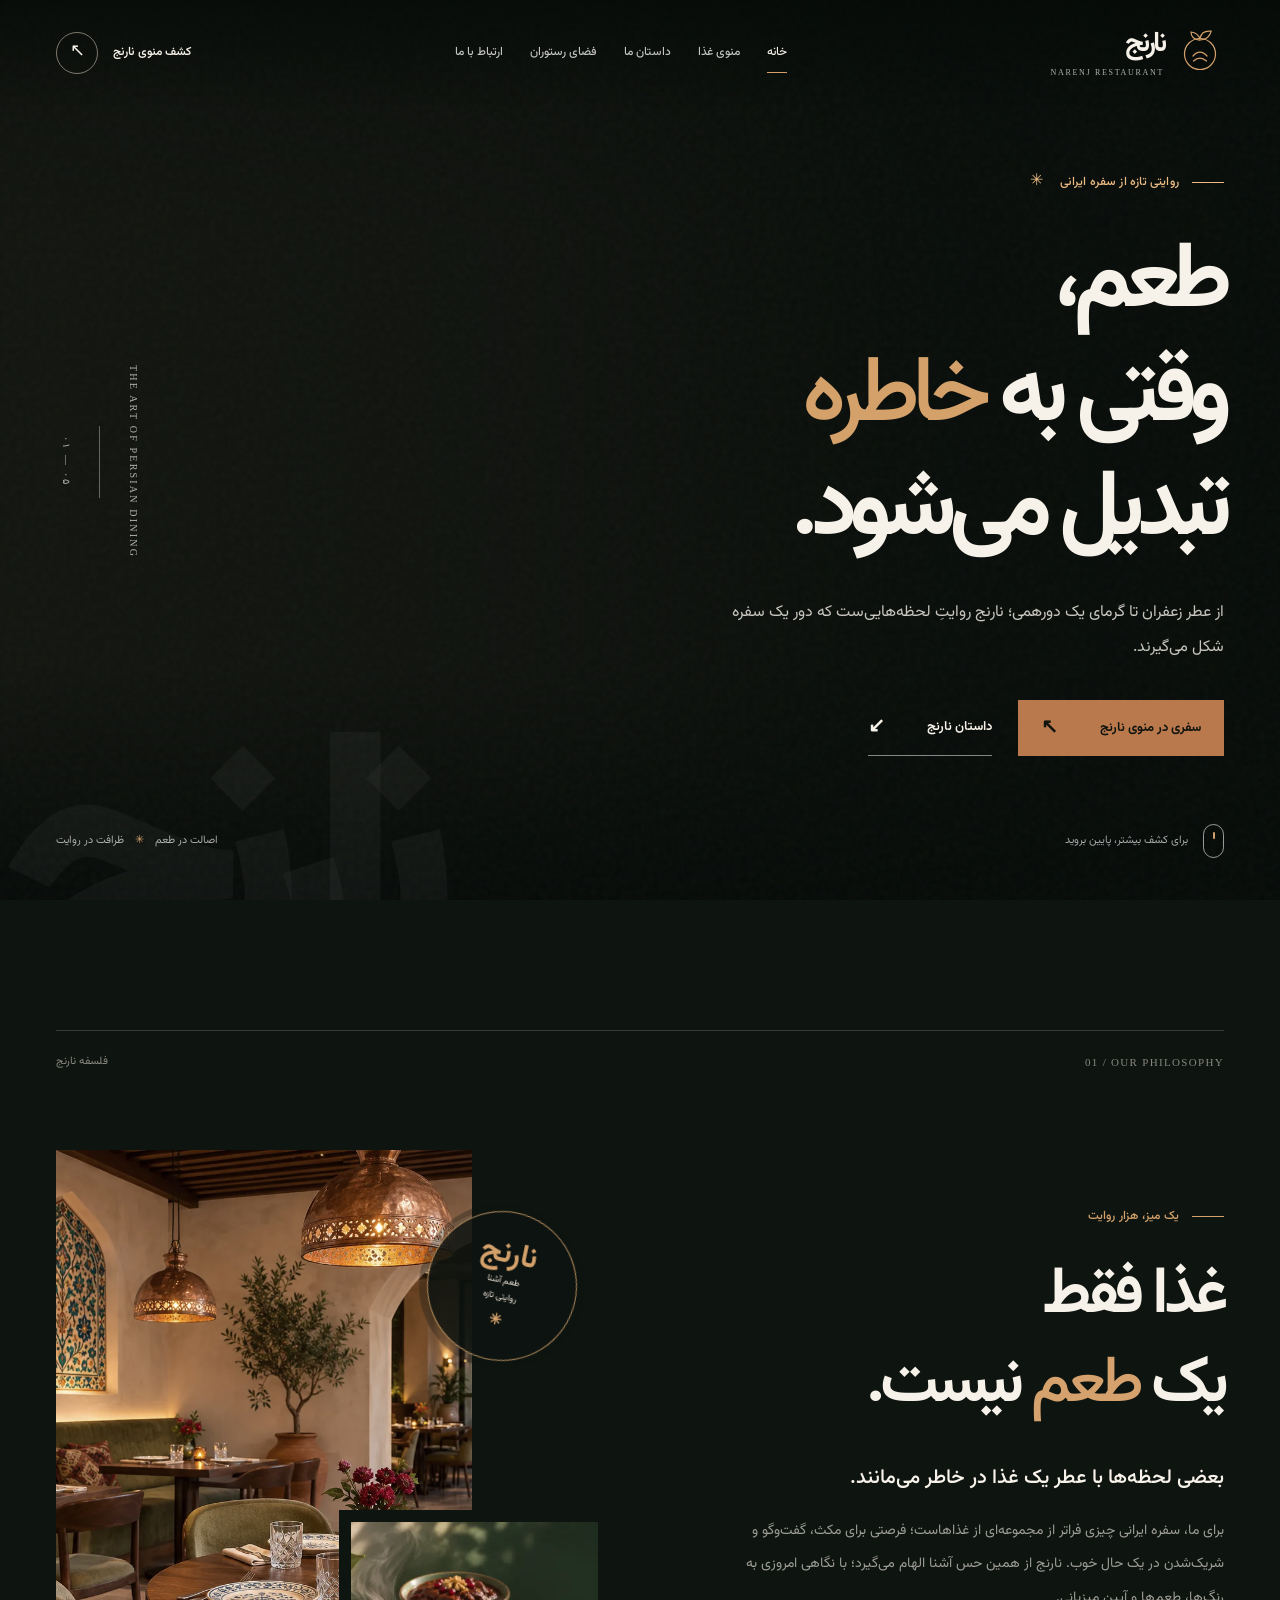
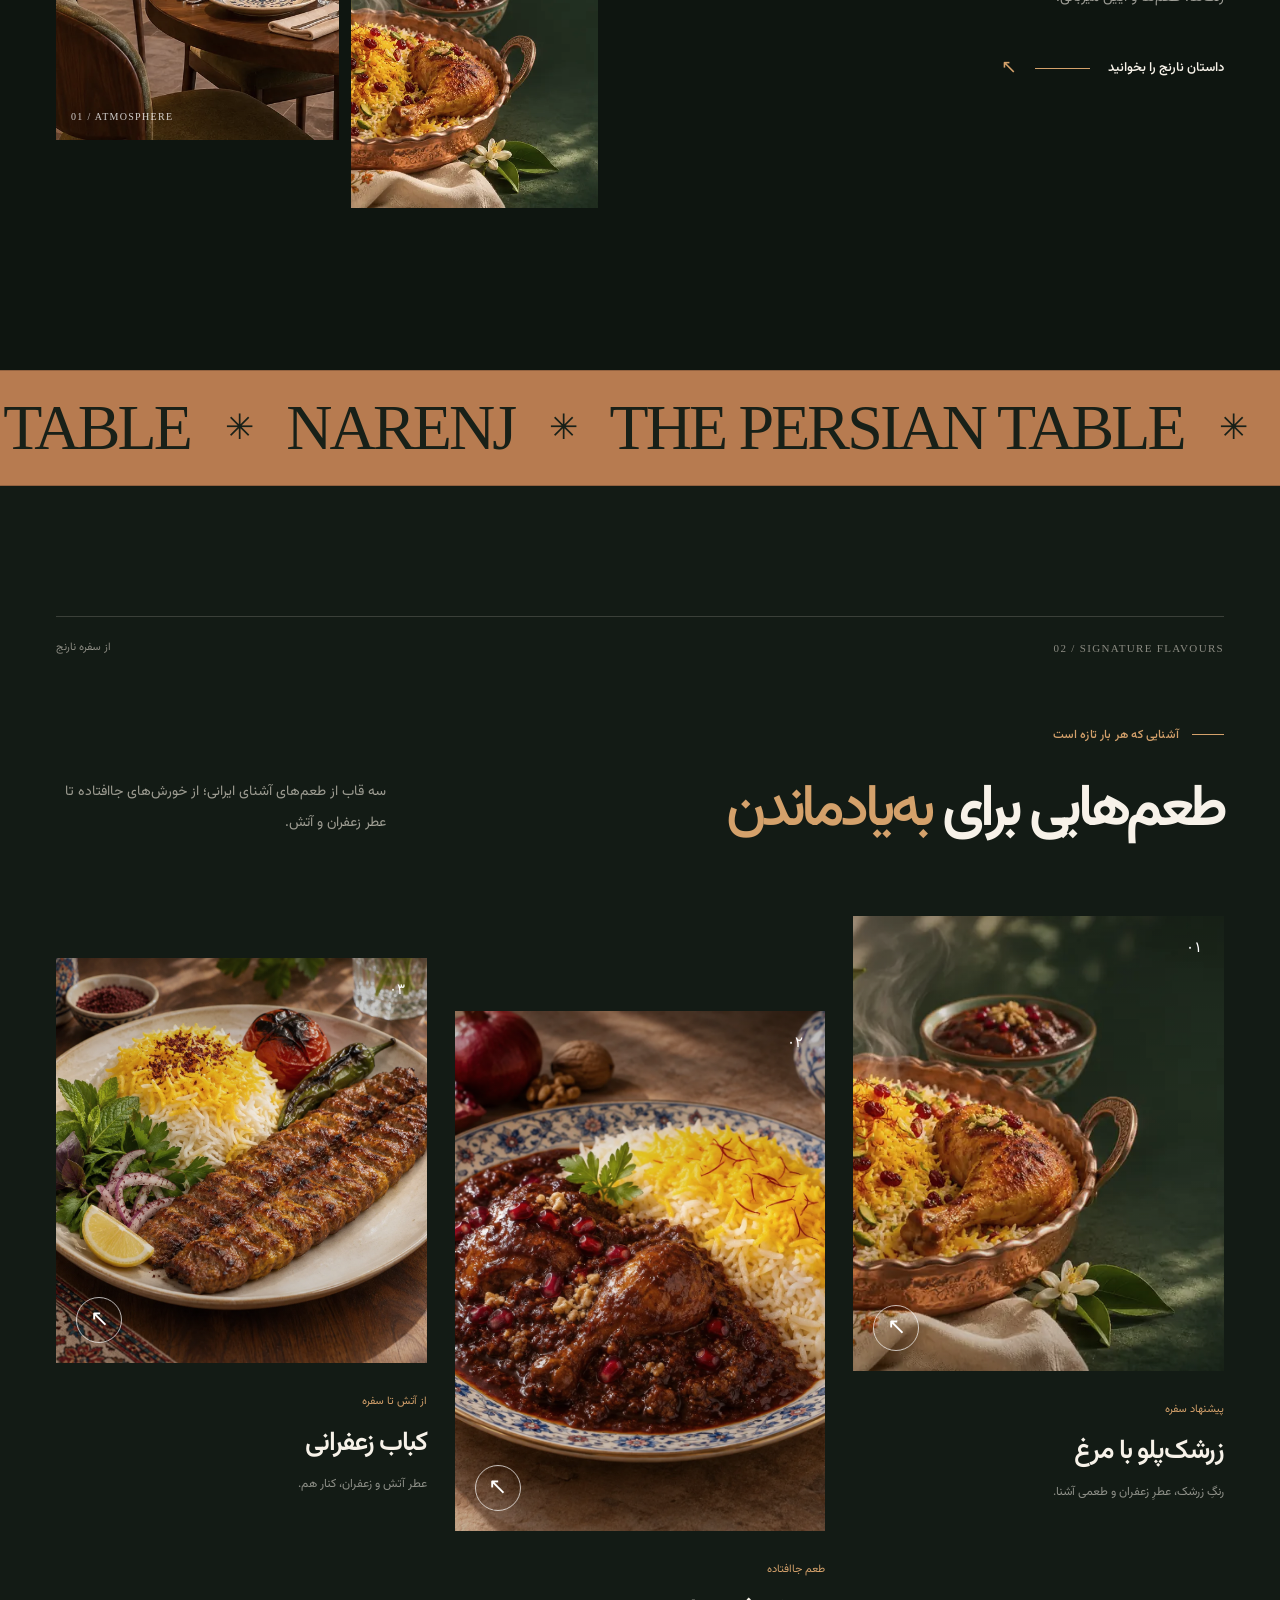
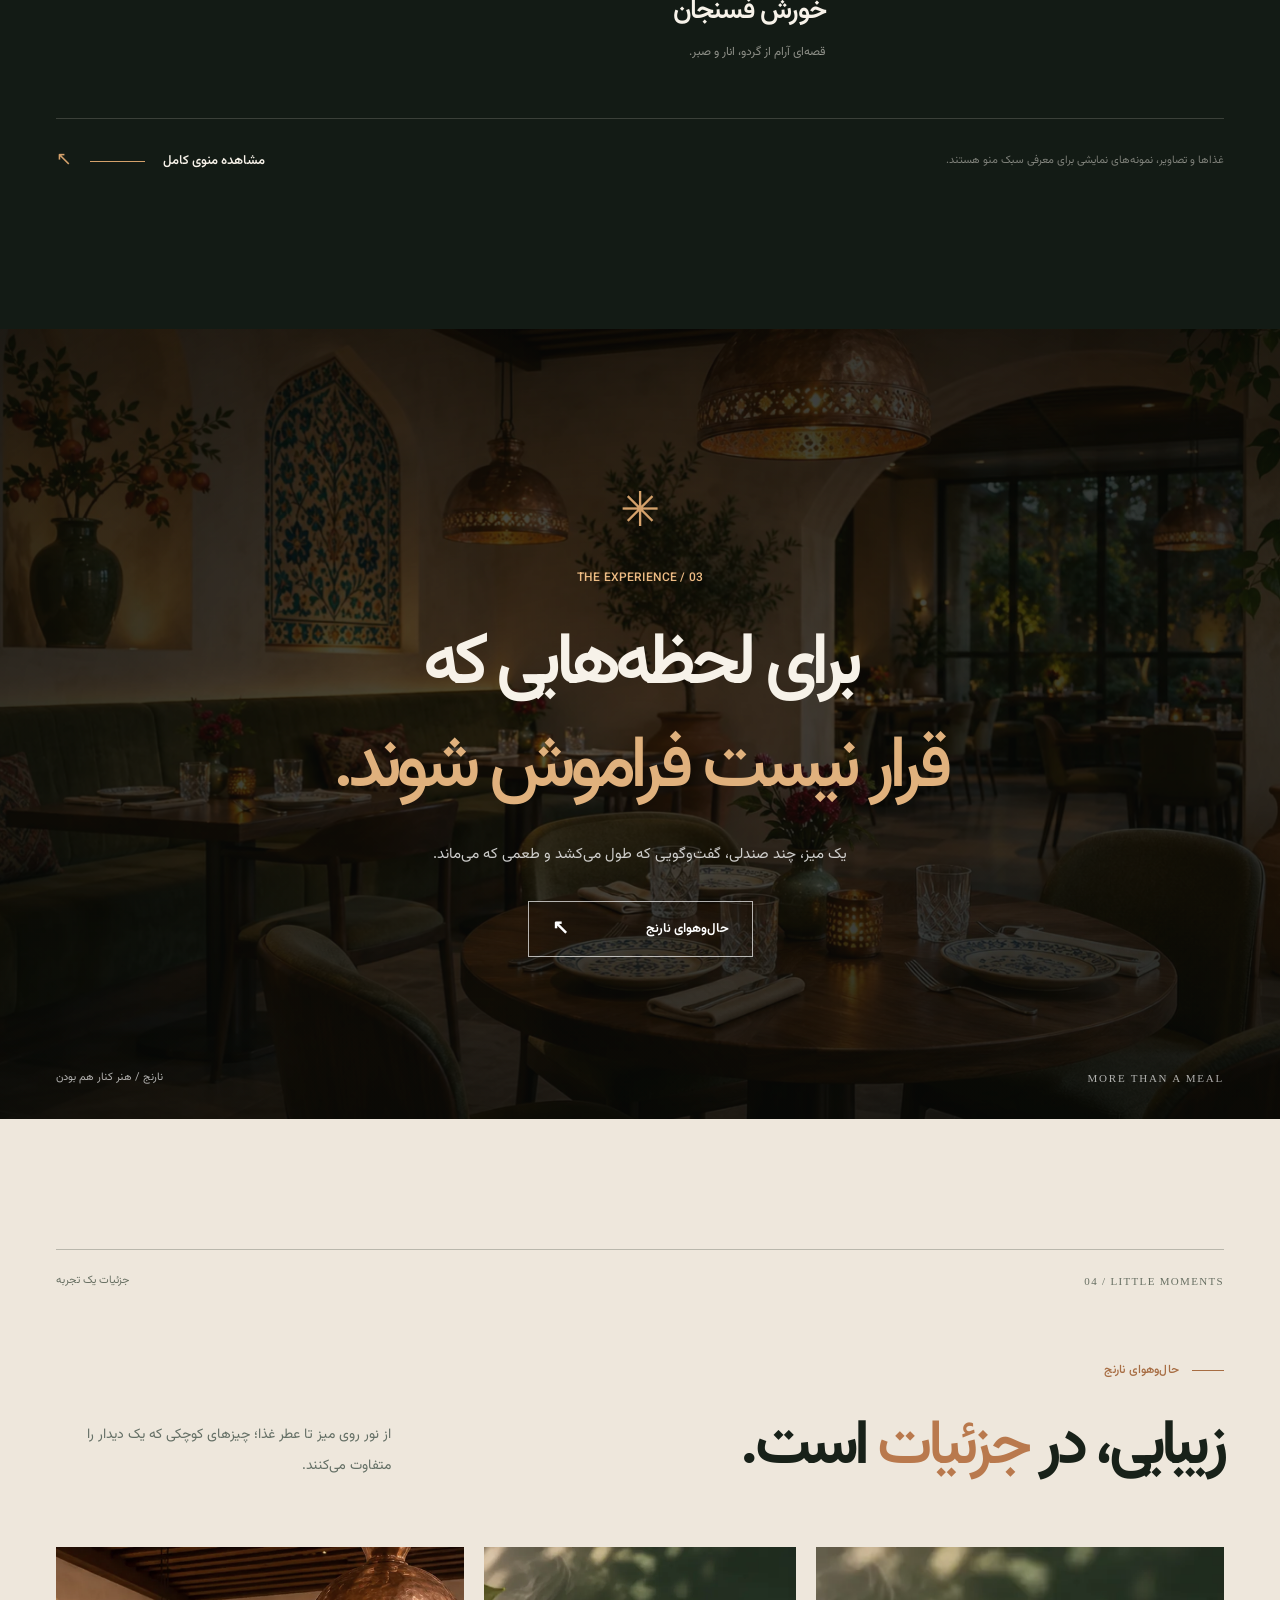
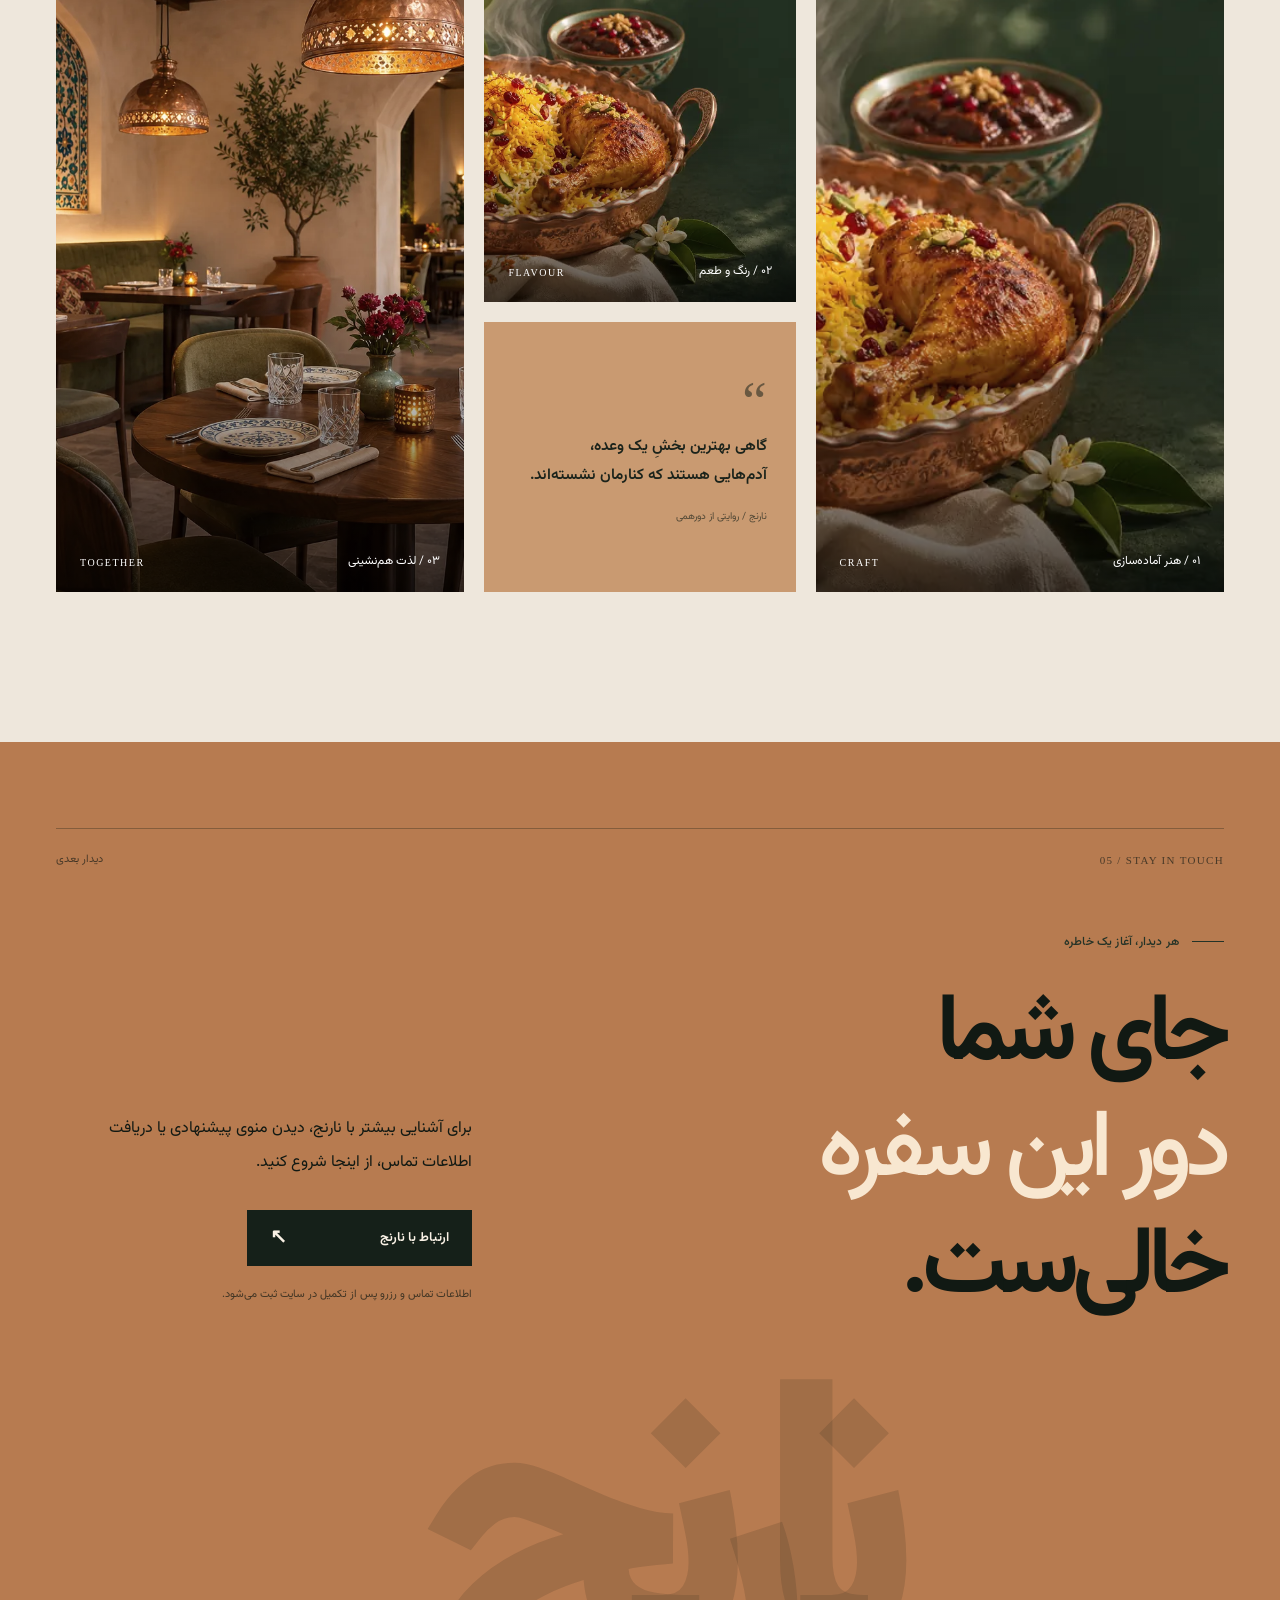
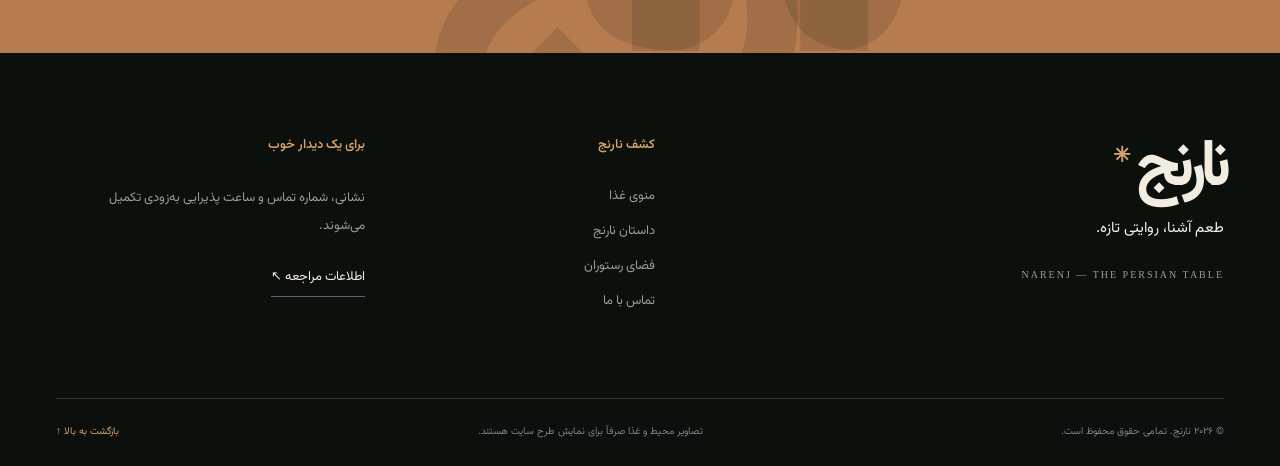
==== commit b995ad31: "Connect homepage contact details to central restaurant configuration" ====
--- a/index.html
+++ b/index.html
@@ -19,7 +19,9 @@
   <link rel="preload" href="assets/fonts/vazirmatn-variable.woff2" as="font" type="font/woff2" crossorigin>
   <link rel="preload" href="https://images.unsplash.com/photo-1517248135467-4c7edcad34c4?auto=format&amp;fit=crop&amp;w=2200&amp;q=85" as="image" fetchpriority="high">
   <link rel="stylesheet" href="home.css?v=1">
-  <script src="home.js?v=1" defer></script>
+  <script src="site-config.js?v=1" defer></script>
+  <script src="home.js?v=2" defer></script>
+  <script src="inner.js?v=1" defer></script>
 </head>
 <body>
   <a class="skip-link" href="#main">رفتن به محتوای اصلی</a>
--- a/home.css
+++ b/home.css
@@ -0,0 +1,295 @@
+@font-face{font-family:Vazirmatn;src:url("assets/fonts/vazirmatn-variable.woff2") format("woff2");font-style:normal;font-weight:100 900;font-display:swap}
+:root{--ink:#0b100d;--forest:#111913;--forest-2:#18231a;--paper:#eee7dc;--muted:#a7aaa1;--line:rgba(242,234,218,.18);--gold:#d4a16b;--copper:#b9794d;--white:#f7f2e9;--font:Vazirmatn,Tahoma,Arial,sans-serif}
+*,*::before,*::after{box-sizing:border-box}
+html{scroll-behavior:smooth;scroll-padding-top:90px}
+body{margin:0;background:var(--ink);color:var(--white);font-family:var(--font);font-weight:400;line-height:1.85;overflow-x:hidden;-webkit-font-smoothing:antialiased}
+body.nav-open{overflow:hidden}
+a{color:inherit;text-decoration:none}
+button{font:inherit}
+img,svg{display:block}
+img{max-width:100%}
+figure,p,h1,h2,h3{margin:0}
+::selection{background:#bf875d;color:#0b100d}
+:focus-visible{outline:2px solid #f4c58e;outline-offset:5px}
+.shell{width:min(calc(100% - 112px),1440px);margin-inline:auto}
+.skip-link{position:fixed;z-index:1000;top:-90px;right:24px;padding:12px 18px;background:var(--white);color:var(--ink);border-radius:4px}
+.skip-link:focus{top:12px}
+.reading-progress{position:fixed;top:0;right:0;height:2px;width:0;background:var(--gold);z-index:300;pointer-events:none}
+.site-header{position:fixed;z-index:100;top:0;right:0;left:0;color:var(--white);transition:background .4s ease,box-shadow .4s ease}
+.site-header::before{content:"";position:absolute;inset:0;background:linear-gradient(180deg,rgba(5,10,7,.65),transparent);pointer-events:none;transition:opacity .4s ease}
+.site-header.is-scrolled{background:rgba(10,17,12,.92);box-shadow:0 1px 0 rgba(255,255,255,.1);backdrop-filter:blur(22px);-webkit-backdrop-filter:blur(22px)}
+.site-header.is-scrolled::before{opacity:0}
+.header-inner{position:relative;display:flex;align-items:center;justify-content:space-between;gap:40px;width:min(calc(100% - 112px),1440px);height:105px;margin-inline:auto}
+.brand{display:inline-flex;align-items:center;gap:12px;flex-shrink:0}
+.brand-icon{width:48px;height:48px;color:var(--gold)}
+.brand-icon svg{width:100%;height:100%}
+.brand-type{display:flex;flex-direction:column;line-height:1.15}
+.brand-type strong{font-size:28px;font-weight:650;letter-spacing:-.09em}
+.brand-type small{font-family:Georgia,serif;font-size:8px;letter-spacing:.21em;direction:ltr;text-align:right;color:rgba(255,255,255,.68);margin-top:7px}
+.main-nav{display:flex;align-items:center;justify-content:center;gap:clamp(16px,2.1vw,36px)}
+.main-nav>a{position:relative;white-space:nowrap;color:rgba(255,255,255,.76);font-size:12px;font-weight:450;transition:color .25s}
+.main-nav>a:hover,.main-nav>a.nav-current{color:var(--white)}
+.main-nav>a:not(.mobile-nav-link)::after{content:"";position:absolute;right:0;bottom:-9px;width:0;height:1px;background:var(--gold);transition:width .3s}
+.main-nav>a:hover::after,.main-nav>a.nav-current::after{width:100%}
+.main-nav .mobile-nav-link{display:none}
+.header-link{display:flex;align-items:center;gap:15px;white-space:nowrap;font-size:12px;font-weight:550;flex-shrink:0}
+.arrow-circle{display:grid;place-items:center;width:42px;height:42px;border:1px solid rgba(244,233,215,.48);border-radius:50%;font-size:18px;transition:background .25s,color .25s,transform .25s}
+.header-link:hover .arrow-circle{background:var(--gold);color:var(--ink);transform:rotate(-45deg)}
+.menu-toggle{display:none}
+.hero{position:relative;display:flex;align-items:center;isolation:isolate;min-height:810px;min-height:max(810px,100svh);padding:155px 0 132px;overflow:hidden;background:#1a1b15}
+.hero-visual,.hero-veil{position:absolute;inset:0;z-index:-2;overflow:hidden}
+.hero-visual img{width:100%;height:100%;object-fit:cover;object-position:center 53%;transform:scale(1.1) translate3d(0,var(--parallax-y,0px),0);will-change:transform}
+.hero-veil{z-index:-1;background:linear-gradient(270deg,rgba(6,11,8,.94) 0%,rgba(6,11,8,.84) 29%,rgba(6,11,8,.52) 59%,rgba(6,11,8,.38) 100%),linear-gradient(0deg,rgba(5,9,7,.94),transparent 26%,transparent 74%,rgba(5,9,7,.4))}
+.hero::after{content:"";position:absolute;inset:0;pointer-events:none;z-index:0;opacity:.16;background-image:url("data:image/svg+xml,%3Csvg viewBox='0 0 180 180' xmlns='http://www.w3.org/2000/svg'%3E%3Cfilter id='n'%3E%3CfeTurbulence type='fractalNoise' baseFrequency='.8' numOctaves='3' stitchTiles='stitch'/%3E%3C/filter%3E%3Crect width='100%25' height='100%25' filter='url(%23n)' opacity='.22'/%3E%3C/svg%3E")}
+.hero-inner{position:relative;z-index:2;display:flex;align-items:center;justify-content:space-between;gap:40px}
+.hero-copy{max-width:900px;animation:hero-enter 1.1s cubic-bezier(.16,1,.3,1) both}
+.eyebrow{display:flex;align-items:center;gap:13px;color:var(--gold);font-size:12px;font-weight:500;letter-spacing:.015em}
+.eyebrow .line{display:block;width:32px;height:1px;background:currentColor}
+.eyebrow.light{color:#edbc84}
+.eyebrow-dot{font-size:16px;margin-right:4px}
+.hero h1{margin-top:30px;font-size:clamp(68px,7.25vw,128px);line-height:1.23;font-weight:700;letter-spacing:-.085em;text-wrap:balance}
+.hero h1 span{display:block}
+.hero h1 em,.philosophy h2 em,.signature h2 em,.cinematic h2 em,.moments h2 em,.closing h2 em{color:var(--gold);font-style:normal;font-weight:500}
+.hero-desc{max-width:515px;margin-top:26px;font-size:clamp(14px,1.25vw,17px);line-height:2.2;color:rgba(249,245,237,.79)}
+.hero-actions{display:flex;align-items:center;flex-wrap:wrap;gap:26px;margin-top:34px}
+.action{display:inline-flex;align-items:center;justify-content:space-between;gap:42px;min-height:56px;padding:13px 23px;font-size:13px;font-weight:650;transition:background .3s,color .3s,transform .3s,border-color .3s}
+.action>span:last-child{font-size:20px;line-height:1;transition:transform .3s}
+.action:hover>span:last-child{transform:translate(-4px,-4px)}
+.action-fill{background:var(--copper);color:#11140e}
+.action-fill:hover{background:#d5a16c;transform:translateY(-2px)}
+.action-ghost{padding-inline:0;border-bottom:1px solid rgba(255,255,255,.5);color:var(--white)}
+.action-ghost:hover{border-color:var(--gold);color:var(--gold)}
+.hero-side{display:flex;flex-direction:column;align-items:center;gap:24px;color:rgba(255,255,255,.68);font-family:Georgia,serif;font-size:10px;letter-spacing:.22em;writing-mode:vertical-rl;direction:ltr}
+.hero-side-line{height:72px;width:1px;background:rgba(255,255,255,.35)}
+.hero-base{position:absolute;z-index:2;bottom:42px;right:0;left:0;display:flex;align-items:center;justify-content:space-between;color:rgba(255,255,255,.64);font-size:11px}
+.scroll-hint{display:flex;align-items:center;gap:15px}
+.scroll-track{position:relative;display:block;width:21px;height:34px;border:1px solid rgba(255,255,255,.58);border-radius:18px}
+.scroll-track i{position:absolute;top:7px;left:9px;width:2px;height:7px;border-radius:3px;background:var(--gold);animation:scroll-dot 1.7s ease-in-out infinite}
+.small-star{color:var(--gold);padding-inline:8px}
+.hero-watermark{position:absolute;bottom:-170px;left:0;z-index:1;color:rgba(255,255,255,.035);font-size:clamp(200px,28vw,520px);font-weight:900;line-height:1;pointer-events:none;letter-spacing:-.15em}
+.section-padding{padding-block:130px 150px}
+.section-meta{display:flex;justify-content:space-between;gap:20px;align-items:center;border-top:1px solid var(--line);padding-top:21px;color:rgba(236,230,218,.55);font-size:11px}
+.section-meta span:first-child{font-family:Georgia,serif;direction:ltr;letter-spacing:.12em}
+.philosophy{background:#0e1510;overflow:hidden}
+.philosophy-layout{display:grid;grid-template-columns:.96fr 1.04fr;align-items:center;gap:clamp(70px,8vw,155px);padding-top:78px}
+.philosophy-copy{padding-bottom:80px}
+.philosophy h2,.signature h2,.moments h2,.closing h2{margin-top:25px;font-size:clamp(48px,5.1vw,89px);font-weight:650;letter-spacing:-.075em;line-height:1.36}
+.philosophy h2 em{color:#d5a16d}
+.intro-statement{margin-top:30px;font-size:20px;font-weight:550;color:var(--white)}
+.body-copy{max-width:530px;margin-top:18px;color:rgba(242,238,229,.62);font-size:14px;line-height:2.4}
+.editorial-link{display:inline-flex;align-items:center;gap:18px;margin-top:35px;color:var(--white);font-size:13px;font-weight:550}
+.editorial-link .link-line{width:55px;height:1px;background:var(--gold);transition:width .3s}
+.editorial-link>span:last-child{font-size:19px;color:var(--gold);transition:transform .3s}
+.editorial-link:hover .link-line{width:80px}
+.editorial-link:hover>span:last-child{transform:translate(-5px,-5px)}
+.philosophy-images{position:relative;height:670px;min-width:0}
+.photo-frame{overflow:hidden}
+.photo-frame img{width:100%;height:100%;object-fit:cover;transition:transform .9s cubic-bezier(.2,.8,.2,1),filter .7s}
+.photo-frame:hover img{transform:scale(1.055)}
+.philosophy-photo{position:absolute;top:0;left:0;width:75%;height:590px}
+.philosophy-photo img{filter:saturate(.78)}
+.philosophy-photo figcaption{position:absolute;bottom:14px;left:15px;color:rgba(255,255,255,.8);font-family:Georgia,serif;font-size:10px;letter-spacing:.13em;direction:ltr}
+.philosophy-small{position:absolute;right:0;bottom:0;width:49%;height:310px;border:12px solid #0e1510}
+.philosophy-small img{filter:saturate(.83)}
+.round-stamp{position:absolute;right:6%;top:9%;display:flex;flex-direction:column;align-items:center;justify-content:center;width:150px;height:150px;border:1px solid rgba(218,167,113,.75);border-radius:50%;background:rgba(13,19,15,.87);box-shadow:0 0 0 8px rgba(13,19,15,.3);transform:rotate(12deg);text-align:center;color:var(--gold)}
+.round-stamp>span{font-size:31px;font-weight:650;line-height:1.2}
+.round-stamp small{font-size:9px;line-height:1.8;color:var(--paper)}
+.round-stamp b{font-size:15px;margin-top:3px}
+.type-marquee{height:116px;display:flex;align-items:center;overflow:hidden;background:#b77b50;color:#182018;border-top:1px solid rgba(0,0,0,.2);border-bottom:1px solid rgba(0,0,0,.2)}
+.marquee-track{display:flex;flex:0 0 auto;min-width:max-content;animation:marquee 38s linear infinite;direction:ltr}
+.marquee-track span{white-space:nowrap;font-family:Georgia,serif;font-size:64px;font-weight:400;letter-spacing:-.045em;line-height:1}
+.marquee-track b{padding-inline:22px;font-size:35px;font-weight:400;vertical-align:10px}
+.signature{background:#131b15}
+.signature-heading{display:flex;align-items:end;justify-content:space-between;gap:60px;margin-top:65px}
+.signature-heading h2{font-size:clamp(44px,4.6vw,78px)}
+.signature-heading>p{max-width:330px;margin-bottom:12px;color:rgba(244,237,224,.61);font-size:14px;line-height:2.2}
+.dish-gallery{display:grid;grid-template-columns:repeat(3,minmax(0,1fr));gap:28px;align-items:start;margin-top:65px}
+.dish-two{padding-top:95px}
+.dish-three{padding-top:42px}
+.dish-photo{position:relative;display:block;height:420px;background:#243027}
+.dish-one .dish-photo{height:455px}
+.dish-two .dish-photo{height:520px}
+.dish-three .dish-photo{height:405px}
+.dish-photo::after{content:"";position:absolute;inset:0;background:linear-gradient(180deg,rgba(0,0,0,.28),transparent 40%,rgba(0,0,0,.22));pointer-events:none}
+.dish-photo img{filter:saturate(.85)}
+.dish-image-number{position:absolute;z-index:1;top:18px;right:22px;font-family:Georgia,serif;font-size:15px;color:#fff}
+.dish-view{position:absolute;z-index:1;left:20px;bottom:20px;display:grid;place-items:center;width:46px;height:46px;border:1px solid rgba(255,255,255,.7);border-radius:50%;color:white;font-size:23px;transition:background .25s,color .25s,transform .25s}
+.dish-photo:hover .dish-view{background:var(--white);color:var(--ink);transform:rotate(-45deg)}
+.dish-info{padding-top:23px}
+.dish-info>span{color:var(--gold);font-size:11px}
+.dish-info h3{margin-top:3px;font-size:clamp(23px,2.1vw,32px);font-weight:600;letter-spacing:-.045em}
+.dish-info p{margin-top:5px;font-size:12px;color:rgba(242,238,230,.55)}
+.signature-foot{display:flex;align-items:center;justify-content:space-between;gap:30px;margin-top:55px;padding-top:24px;border-top:1px solid var(--line)}
+.signature-foot p{color:rgba(242,238,230,.48);font-size:11px}
+.signature-foot .editorial-link{margin:0}
+.cinematic{position:relative;isolation:isolate;display:flex;align-items:center;justify-content:center;min-height:790px;padding:120px 0;overflow:hidden;background:#171b17;text-align:center}
+.cinematic-visual,.cinematic-overlay{position:absolute;inset:0;z-index:-2;overflow:hidden}
+.cinematic-visual img{width:100%;height:100%;object-fit:cover;object-position:center;transform:scale(1.12) translate3d(0,var(--parallax-y,0px),0);will-change:transform}
+.cinematic-overlay{z-index:-1;background:linear-gradient(180deg,rgba(7,11,8,.58),rgba(7,11,8,.68)),radial-gradient(ellipse at center,rgba(0,0,0,.12),rgba(0,0,0,.65))}
+.cinematic-content{display:flex;flex-direction:column;align-items:center}
+.cinematic-asterisk{font-size:48px;color:var(--gold);line-height:1;margin-bottom:28px}
+.cinematic h2{margin-top:25px;font-size:clamp(43px,5.7vw,89px);font-weight:600;line-height:1.42;letter-spacing:-.08em}
+.cinematic h2 em{color:#e0b17d}
+.cinematic-content>p:not(.eyebrow){max-width:570px;margin-top:20px;color:rgba(255,255,255,.78);font-size:15px}
+.action-outline-light{margin-top:32px;border:1px solid rgba(255,255,255,.68);color:white;min-width:225px}
+.action-outline-light:hover{background:var(--white);color:var(--ink)}
+.cinematic-bottom{position:absolute;right:56px;left:56px;bottom:30px;display:flex;justify-content:space-between;gap:20px;color:rgba(255,255,255,.67);font-size:11px}
+.cinematic-bottom span:first-child{font-family:Georgia,serif;letter-spacing:.16em}
+.moments{background:var(--paper);color:#182119}
+.moments .section-meta{border-color:rgba(29,40,29,.25);color:#687063}
+.moments .eyebrow{color:#a76d43}
+.moments-heading{display:flex;align-items:end;justify-content:space-between;gap:60px;margin:68px 0 56px}
+.moments-heading h2{font-size:clamp(43px,4.9vw,78px)}
+.moments-heading h2 em{color:#b9794d}
+.moments-heading>p{max-width:335px;margin-bottom:10px;font-size:14px;color:#657066;line-height:2.2}
+.moments-grid{display:grid;grid-template-columns:1.05fr .8fr 1.05fr;grid-template-rows:355px 270px;gap:20px}
+.moment{position:relative;min-width:0;background:#b2a999}
+.moment-a{grid-column:1;grid-row:1/3}
+.moment-b{grid-column:2;grid-row:1}
+.moment-c{grid-column:3;grid-row:1/3}
+.moment img{filter:saturate(.82)}
+.moment::after{content:"";position:absolute;inset:50% 0 0;background:linear-gradient(0deg,rgba(0,0,0,.67),transparent);pointer-events:none}
+.moment figcaption{position:absolute;z-index:1;bottom:20px;right:24px;left:24px;display:flex;justify-content:space-between;gap:10px;align-items:end;color:#fff;font-size:12px}
+.moment figcaption small{font-family:Georgia,serif;letter-spacing:.15em;font-size:10px}
+.moment-quote{grid-column:2;grid-row:2;display:flex;flex-direction:column;align-items:flex-start;justify-content:center;padding:26px 29px;background:#c99a71;color:#1b231b}
+.moment-quote>span{font-family:Georgia,serif;font-size:55px;line-height:.5;opacity:.55}
+.moment-quote p{margin-top:16px;font-size:clamp(14px,1.2vw,19px);font-weight:600;line-height:1.9}
+.moment-quote small{margin-top:18px;font-size:10px;opacity:.68}
+.closing{position:relative;overflow:hidden;background:#b77b50;color:#111913}
+.closing-inner{position:relative;z-index:1;padding-top:86px;padding-bottom:0}
+.closing .section-meta{border-color:rgba(17,25,19,.3);color:rgba(17,25,19,.66)}
+.closing .eyebrow{color:#243327}
+.closing-grid{display:grid;grid-template-columns:1.25fr .75fr;gap:60px;align-items:end;margin-top:60px}
+.closing h2{font-size:clamp(57px,7.4vw,122px);line-height:1.23}
+.closing h2 em{color:#f8e7d0}
+.closing-aside{padding-bottom:22px}
+.closing-aside>p{max-width:380px;font-size:16px;line-height:2.1}
+.action-dark{margin-top:30px;background:#152019;color:#f9f1e5;min-width:225px}
+.action-dark:hover{background:#283c2d;transform:translateY(-2px)}
+.closing-note{display:block;max-width:360px;margin-top:19px;font-size:11px;line-height:1.9;opacity:.7}
+.closing-word{position:relative;top:65px;text-align:center;font-size:clamp(230px,31vw,530px);font-weight:800;letter-spacing:-.15em;line-height:.82;color:rgba(17,25,19,.13);pointer-events:none;white-space:nowrap}
+.site-footer{background:#0b100d;color:#f3ece0;padding-top:80px}
+.footer-main{display:grid;grid-template-columns:1.6fr .7fr 1fr;gap:75px;padding-bottom:85px}
+.footer-brand>a{display:inline-flex;align-items:flex-start;gap:12px;font-size:66px;font-weight:650;letter-spacing:-.1em;line-height:1.1}
+.footer-brand>a span{font-size:21px;color:var(--gold);margin-top:12px}
+.footer-brand p{margin-top:10px;color:var(--white);font-size:15px}
+.footer-brand small{display:block;margin-top:23px;color:#9a9e93;font-family:Georgia,serif;font-size:10px;letter-spacing:.2em}
+.footer-nav,.footer-note{display:flex;flex-direction:column;align-items:flex-start;gap:11px}
+.footer-nav h2,.footer-note h2{margin-bottom:16px;color:var(--gold);font-size:13px;font-weight:600}
+.footer-nav a,.footer-note p{font-size:13px;color:rgba(246,238,225,.62)}
+.footer-nav a:hover,.footer-note a:hover{color:var(--gold)}
+.footer-note p{max-width:275px;line-height:2.2}
+.footer-note>a{margin-top:13px;font-size:13px;border-bottom:1px solid rgba(255,255,255,.35);padding-bottom:7px}
+.footer-bottom{display:flex;align-items:center;justify-content:space-between;gap:30px;padding:24px 0;border-top:1px solid var(--line);font-size:10px;color:rgba(255,255,255,.48)}
+.footer-bottom a{color:var(--gold)}
+html.has-motion [data-reveal]{opacity:0;transform:translate3d(0,45px,0);transition:opacity .9s cubic-bezier(.2,.8,.2,1),transform .9s cubic-bezier(.2,.8,.2,1);transition-delay:var(--reveal-delay,0ms)}
+html.has-motion [data-reveal].is-visible{opacity:1;transform:translate3d(0,0,0)}
+@keyframes hero-enter{from{opacity:0;transform:translateY(40px)}to{opacity:1;transform:translateY(0)}}
+@keyframes scroll-dot{0%,100%{opacity:0;transform:translateY(0)}40%{opacity:1}80%{opacity:0;transform:translateY(12px)}}
+@keyframes marquee{to{transform:translateX(-50%)}}
+@media(max-width:1190px){
+.header-inner{gap:22px}.main-nav{gap:17px}.header-link{font-size:11px}.hero h1{font-size:clamp(64px,7vw,104px)}
+.philosophy-layout{gap:50px}.philosophy-images{height:600px}.philosophy-photo{height:530px}.philosophy-small{height:265px}
+.dish-gallery{gap:20px}.dish-one .dish-photo{height:395px}.dish-two .dish-photo{height:460px}.dish-three .dish-photo{height:355px}
+.moments-grid{grid-template-rows:320px 250px}
+}
+@media(max-width:960px){
+.shell,.header-inner{width:min(calc(100% - 64px),1440px)}
+.header-inner{height:85px}.main-nav{gap:14px}.main-nav>a{font-size:11px}.header-link>span:first-child{display:none}
+.hero{min-height:780px;padding-top:130px}.hero h1{font-size:clamp(57px,7.6vw,86px)}
+.philosophy-layout{grid-template-columns:1fr 1fr;gap:30px}.philosophy-images{height:510px}.philosophy-photo{height:460px}.philosophy-small{height:235px}
+.round-stamp{width:116px;height:116px}.round-stamp>span{font-size:24px}
+.philosophy h2{font-size:clamp(46px,5.2vw,67px)}.intro-statement{font-size:17px}
+.dish-one .dish-photo,.dish-three .dish-photo{height:330px}.dish-two .dish-photo{height:390px}
+.moments-grid{grid-template-rows:280px 235px;gap:12px}.moment-quote{padding:19px}
+.footer-main{gap:35px}
+}
+@media(max-width:760px){
+html{scroll-padding-top:70px}
+.shell,.header-inner{width:calc(100% - 42px)}
+.site-header{background:rgba(9,15,10,.35)}
+.header-inner{height:75px;gap:15px}
+.brand-icon{width:39px;height:39px}.brand-type strong{font-size:25px}.brand-type small{font-size:7px}
+.header-link{margin-right:auto}.arrow-circle{width:38px;height:38px}
+.menu-toggle{position:relative;z-index:102;display:flex;flex-direction:column;justify-content:center;gap:6px;width:43px;height:43px;padding:9px;border:1px solid rgba(255,255,255,.4);border-radius:50%;background:transparent;color:white;cursor:pointer}
+.menu-toggle span{width:100%;height:1px;background:currentColor;transition:transform .3s}
+.menu-toggle[aria-expanded="true"] span:first-child{transform:translateY(3.5px) rotate(45deg)}
+.menu-toggle[aria-expanded="true"] span:last-child{transform:translateY(-3.5px) rotate(-45deg)}
+.main-nav{position:fixed;z-index:101;top:75px;right:0;left:0;bottom:0;display:none;flex-direction:column;align-items:stretch;justify-content:center;gap:0;padding:30px 34px 100px;background:#0c140e;overflow:auto}
+.main-nav.is-open{display:flex}
+.main-nav>a{padding:13px 0;border-bottom:1px solid rgba(255,255,255,.12);font-size:clamp(24px,6vw,39px);font-weight:550}
+.main-nav>a::after{display:none}
+.main-nav .mobile-nav-link{display:block;margin-top:20px;color:var(--gold);font-size:18px;border:0}
+.hero{min-height:750px;min-height:100svh;padding:130px 0 105px}
+.hero-visual img{object-position:59% center}
+.hero-veil{background:linear-gradient(270deg,rgba(5,10,7,.9),rgba(5,10,7,.57)),linear-gradient(0deg,rgba(5,10,7,.94),transparent 42%,rgba(5,10,7,.15))}
+.hero h1{font-size:clamp(51px,9.1vw,80px);line-height:1.32;margin-top:22px}
+.hero-desc{max-width:420px;margin-top:18px;font-size:14px}
+.hero-side{display:none}
+.hero-base{bottom:23px;font-size:10px}.hero-base>p{display:none}
+.hero-watermark{font-size:220px;bottom:-65px}
+.section-padding{padding-block:85px 95px}
+.section-meta{padding-top:15px;font-size:10px}
+.philosophy-layout{display:flex;flex-direction:column;align-items:stretch;gap:38px;padding-top:48px}
+.philosophy-copy{padding-bottom:0}
+.philosophy h2{font-size:clamp(51px,9vw,75px)}
+.intro-statement{margin-top:24px}
+.body-copy{font-size:13px}
+.philosophy-images{height:520px;width:100%}
+.philosophy-photo{height:470px;width:77%}.philosophy-small{height:235px;width:52%;border-width:8px}
+.type-marquee{height:77px}.marquee-track span{font-size:43px}.marquee-track b{font-size:22px;padding-inline:14px;vertical-align:6px}
+.signature-heading,.moments-heading{display:block;margin-top:45px}
+.signature-heading h2,.moments-heading h2{font-size:clamp(46px,8vw,67px)}
+.signature-heading>p,.moments-heading>p{margin-top:15px}
+.dish-gallery{grid-template-columns:1fr 1fr;gap:30px 18px;margin-top:40px}
+.dish-two,.dish-three{padding-top:0}
+.dish-three{grid-column:1/-1;width:calc(50% - 9px);margin-inline:auto}
+.dish-one .dish-photo,.dish-two .dish-photo,.dish-three .dish-photo{height:350px}
+.dish-info h3{font-size:23px}
+.signature-foot{margin-top:36px;align-items:flex-start;flex-direction:column;gap:14px}
+.cinematic{min-height:650px;padding:90px 0}
+.cinematic h2{font-size:clamp(42px,7.5vw,64px)}
+.cinematic-bottom{right:22px;left:22px}
+.moments-heading{margin-bottom:35px}
+.moments-grid{grid-template-columns:1fr 1fr;grid-template-rows:360px 250px 250px;gap:13px}
+.moment-a{grid-column:1;grid-row:1/3}
+.moment-b{grid-column:2;grid-row:1}
+.moment-c{grid-column:1;grid-row:3}
+.moment-quote{grid-column:2;grid-row:2/4}
+.closing-inner{padding-top:65px}.closing-grid{grid-template-columns:1fr;gap:30px;margin-top:43px}
+.closing h2{font-size:clamp(63px,11vw,92px)}
+.closing-aside{padding-bottom:0}.closing-word{top:40px;font-size:clamp(190px,36vw,310px)}
+.site-footer{padding-top:60px}.footer-main{grid-template-columns:1fr 1fr;gap:42px 25px;padding-bottom:55px}
+.footer-brand{grid-column:1/-1}.footer-brand>a{font-size:56px}
+.footer-bottom{flex-wrap:wrap;gap:12px}
+}
+@media(max-width:480px){
+.shell,.header-inner{width:calc(100% - 36px)}
+.header-inner{height:70px}.main-nav{top:70px}
+.hero{min-height:690px;min-height:100svh;padding:115px 0 90px}
+.hero h1{font-size:clamp(44px,10.6vw,59px);letter-spacing:-.09em}
+.hero-desc{font-size:12px;line-height:2.2}
+.hero-actions{gap:17px;margin-top:25px}.action{min-height:50px;padding:12px 16px;gap:20px;font-size:12px}
+.action-ghost{padding-inline:0}.hero-base{bottom:20px}
+.philosophy h2{font-size:51px}.philosophy-images{height:420px}.philosophy-photo{height:380px}.philosophy-small{height:190px}
+.round-stamp{right:0;top:5%;width:95px;height:95px}.round-stamp>span{font-size:21px}.round-stamp small{font-size:8px}.round-stamp b{display:none}
+.signature-heading h2,.moments-heading h2{font-size:45px}
+.dish-gallery{grid-template-columns:1fr;gap:37px}.dish-three{grid-column:auto;width:100%}
+.dish-one .dish-photo,.dish-two .dish-photo,.dish-three .dish-photo{height:380px}
+.dish-info h3{font-size:27px}
+.cinematic{min-height:590px}.cinematic h2{font-size:40px}.cinematic-content>p:not(.eyebrow){font-size:13px}
+.cinematic-bottom{font-size:9px}
+.moments-grid{grid-template-columns:1fr 1fr;grid-template-rows:280px 250px 240px;gap:10px}
+.moment figcaption{right:12px;left:12px;bottom:12px;font-size:10px}
+.moment figcaption small{display:none}
+.moment-quote{padding:16px}.moment-quote p{font-size:13px}
+.closing h2{font-size:clamp(57px,13vw,76px)}.closing-word{font-size:42vw;top:27px}
+.footer-main{gap:36px 20px}.footer-brand>a{font-size:53px}
+.footer-bottom span:nth-child(2){width:100%}
+}
+@media(prefers-reduced-motion:reduce){
+html{scroll-behavior:auto}
+*,*::before,*::after{animation-duration:.01ms!important;animation-iteration-count:1!important;transition-duration:.01ms!important}
+.hero-copy{animation:none}
+.hero-visual img,.cinematic-visual img{transform:none!important;will-change:auto}
+}
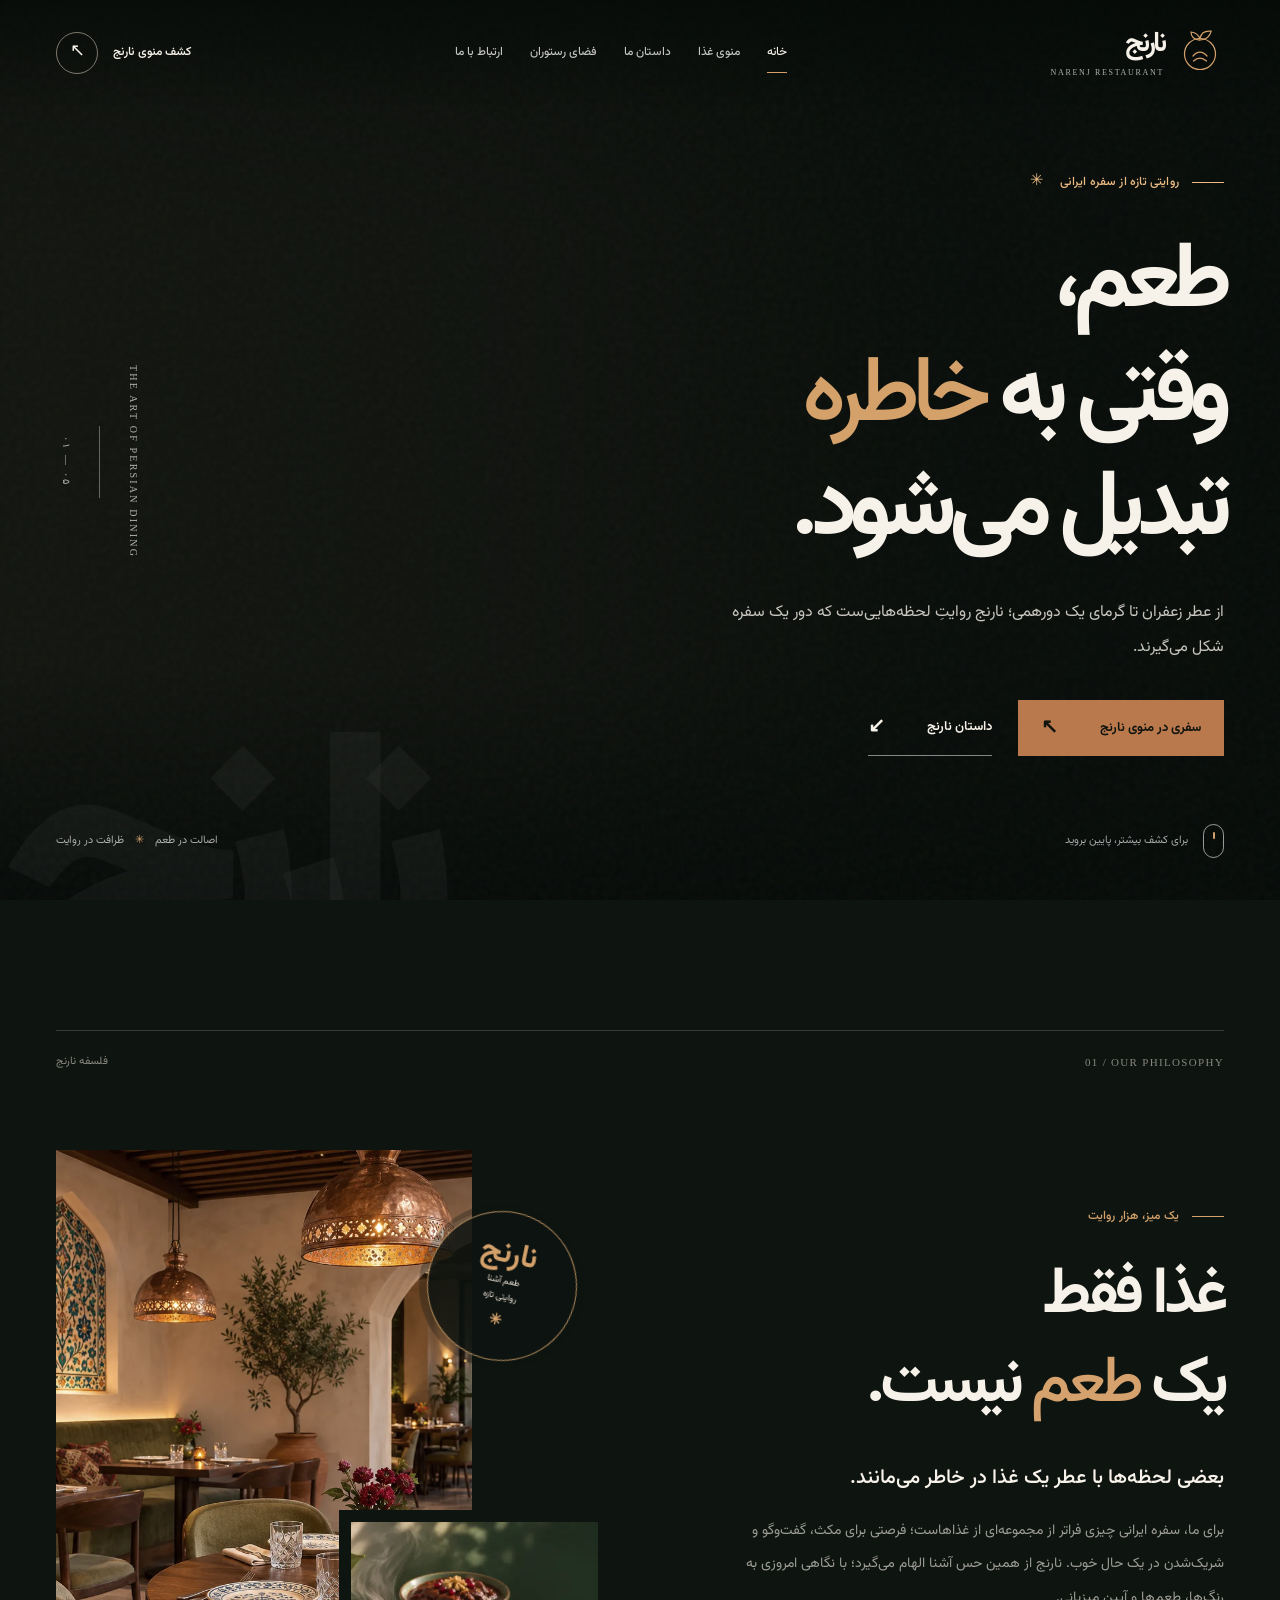
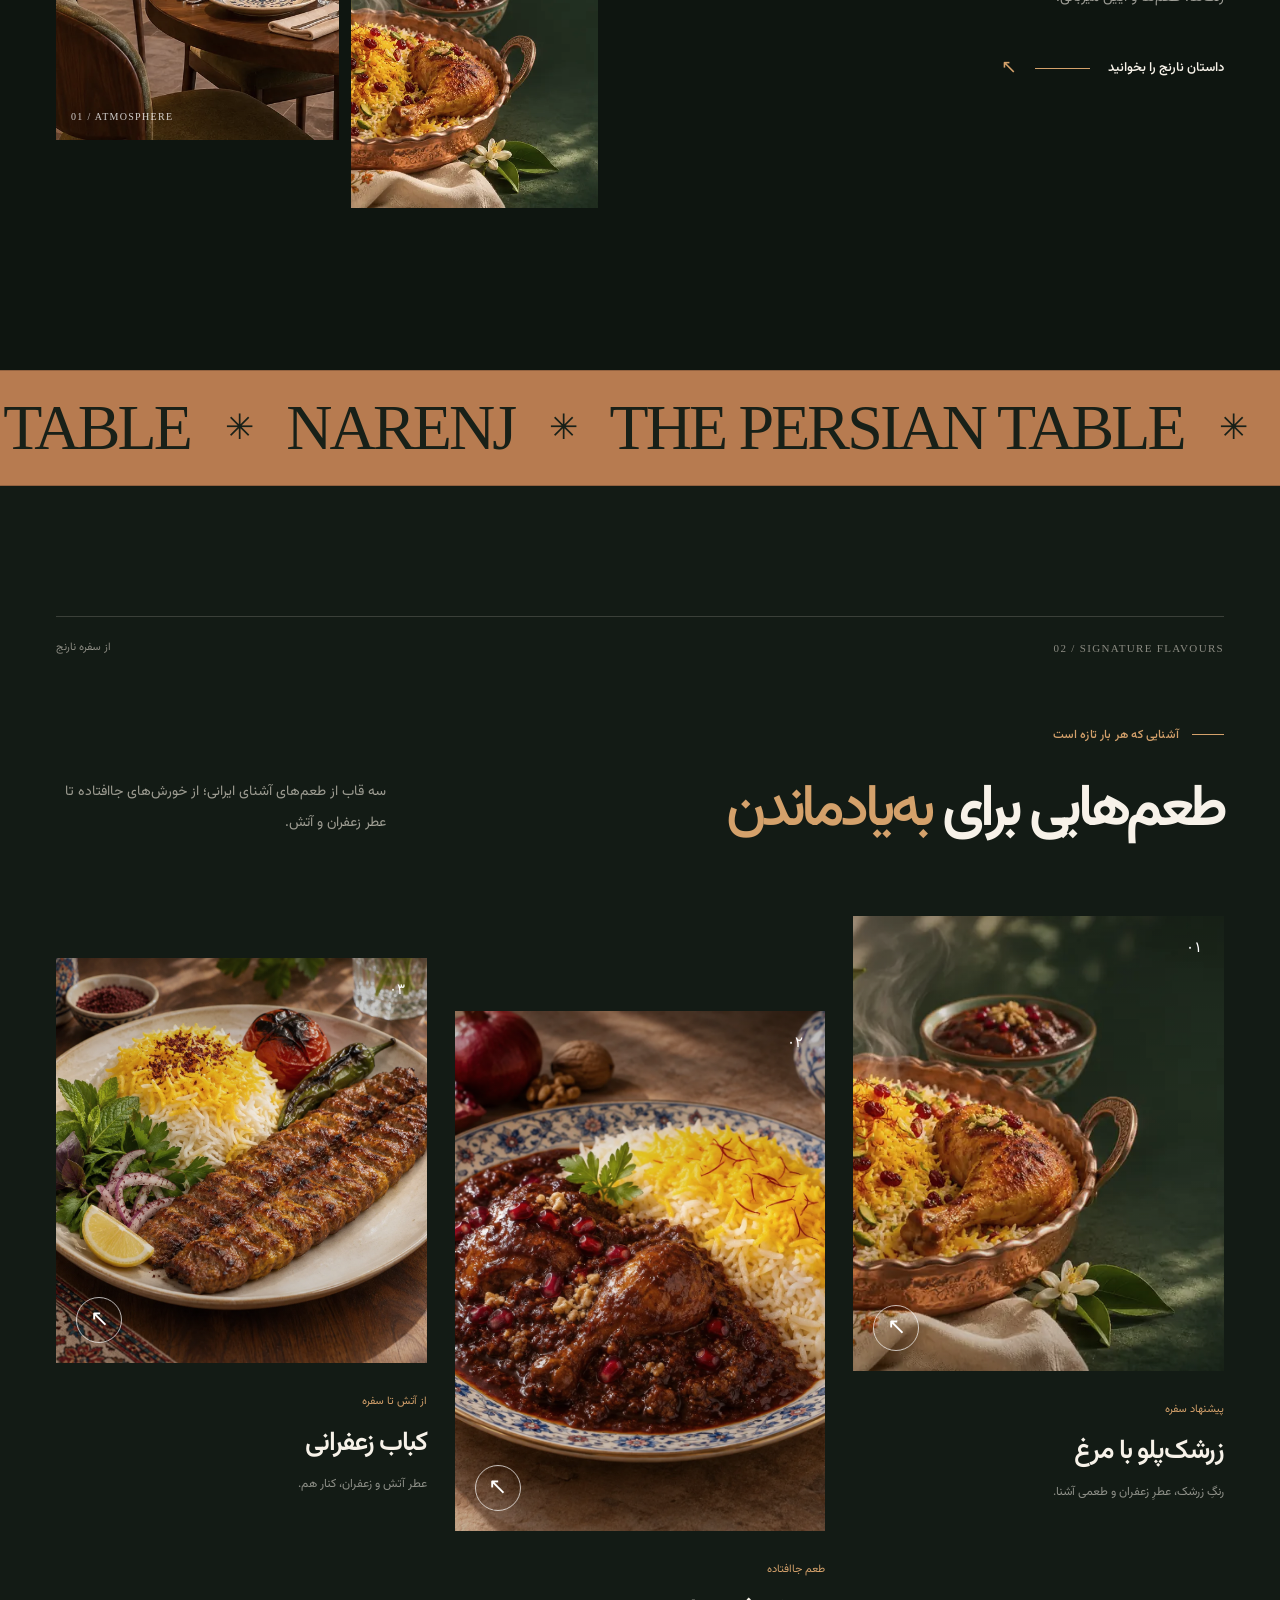
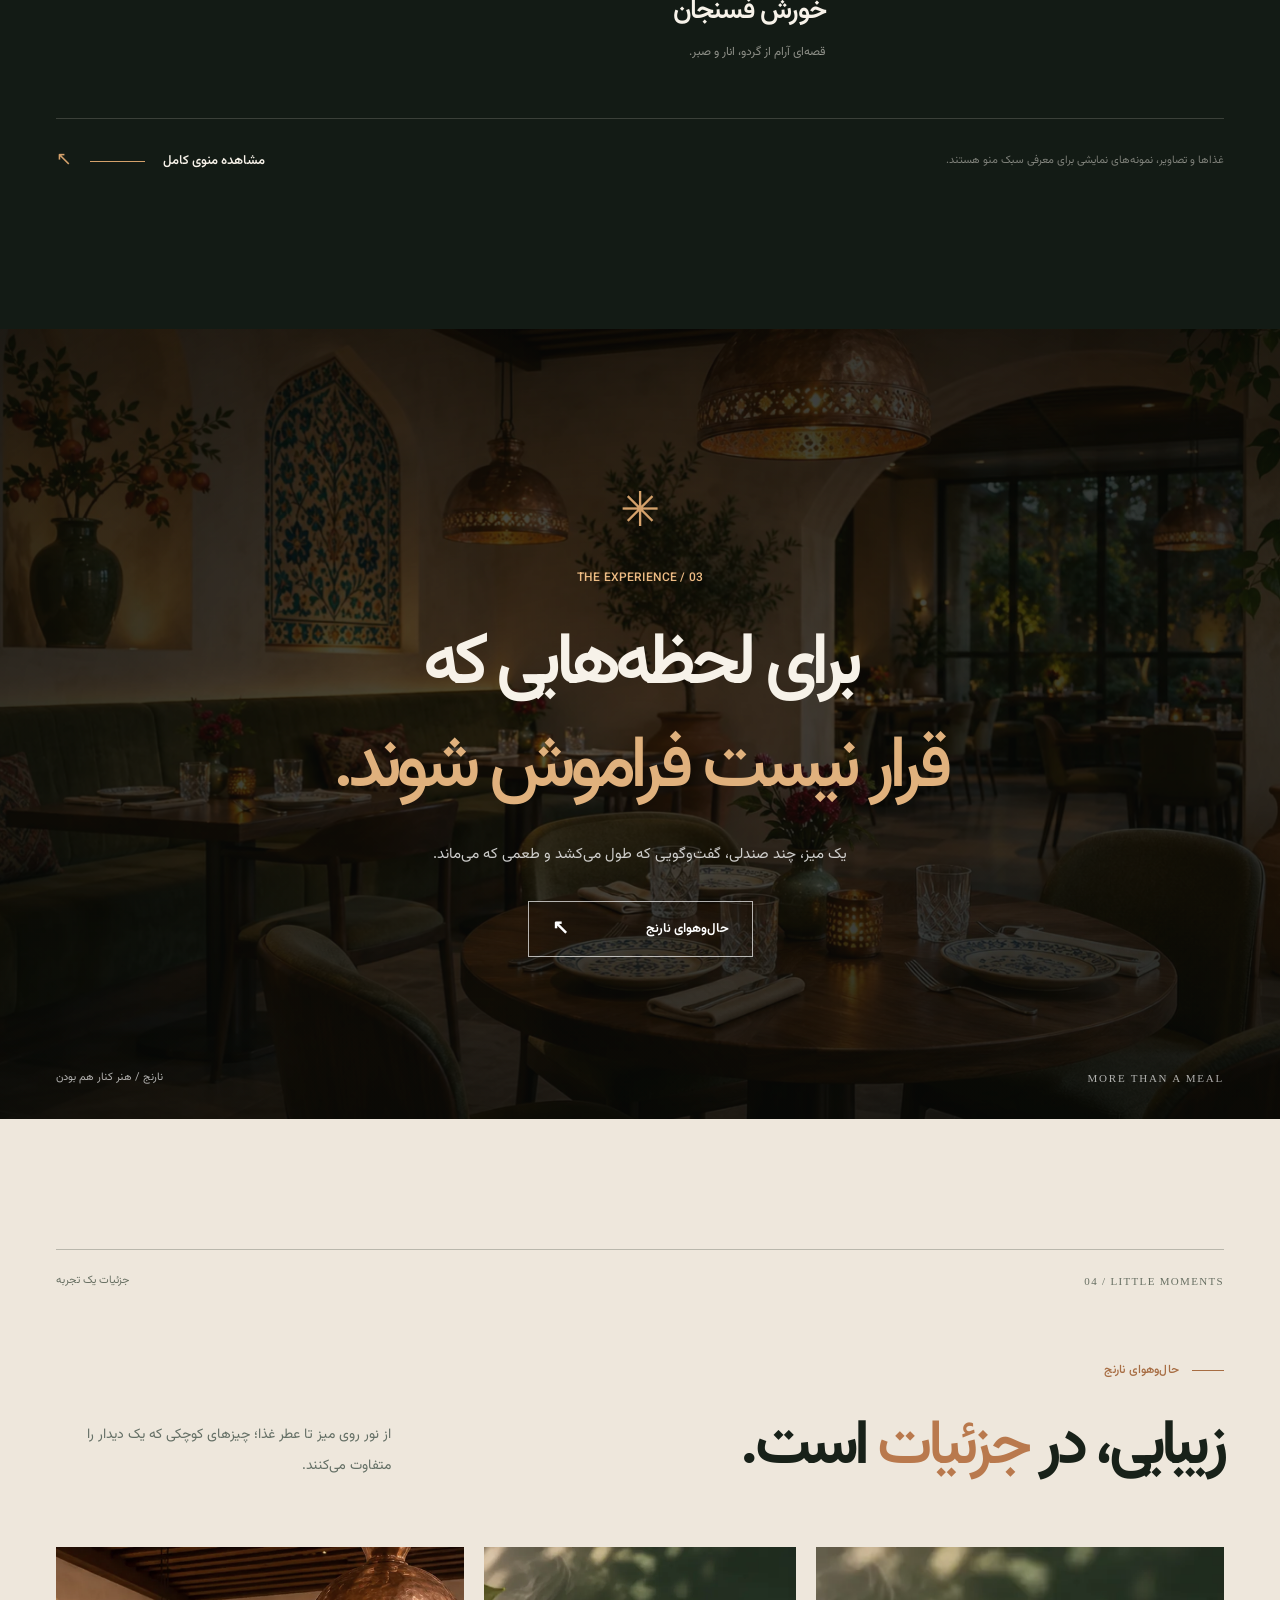
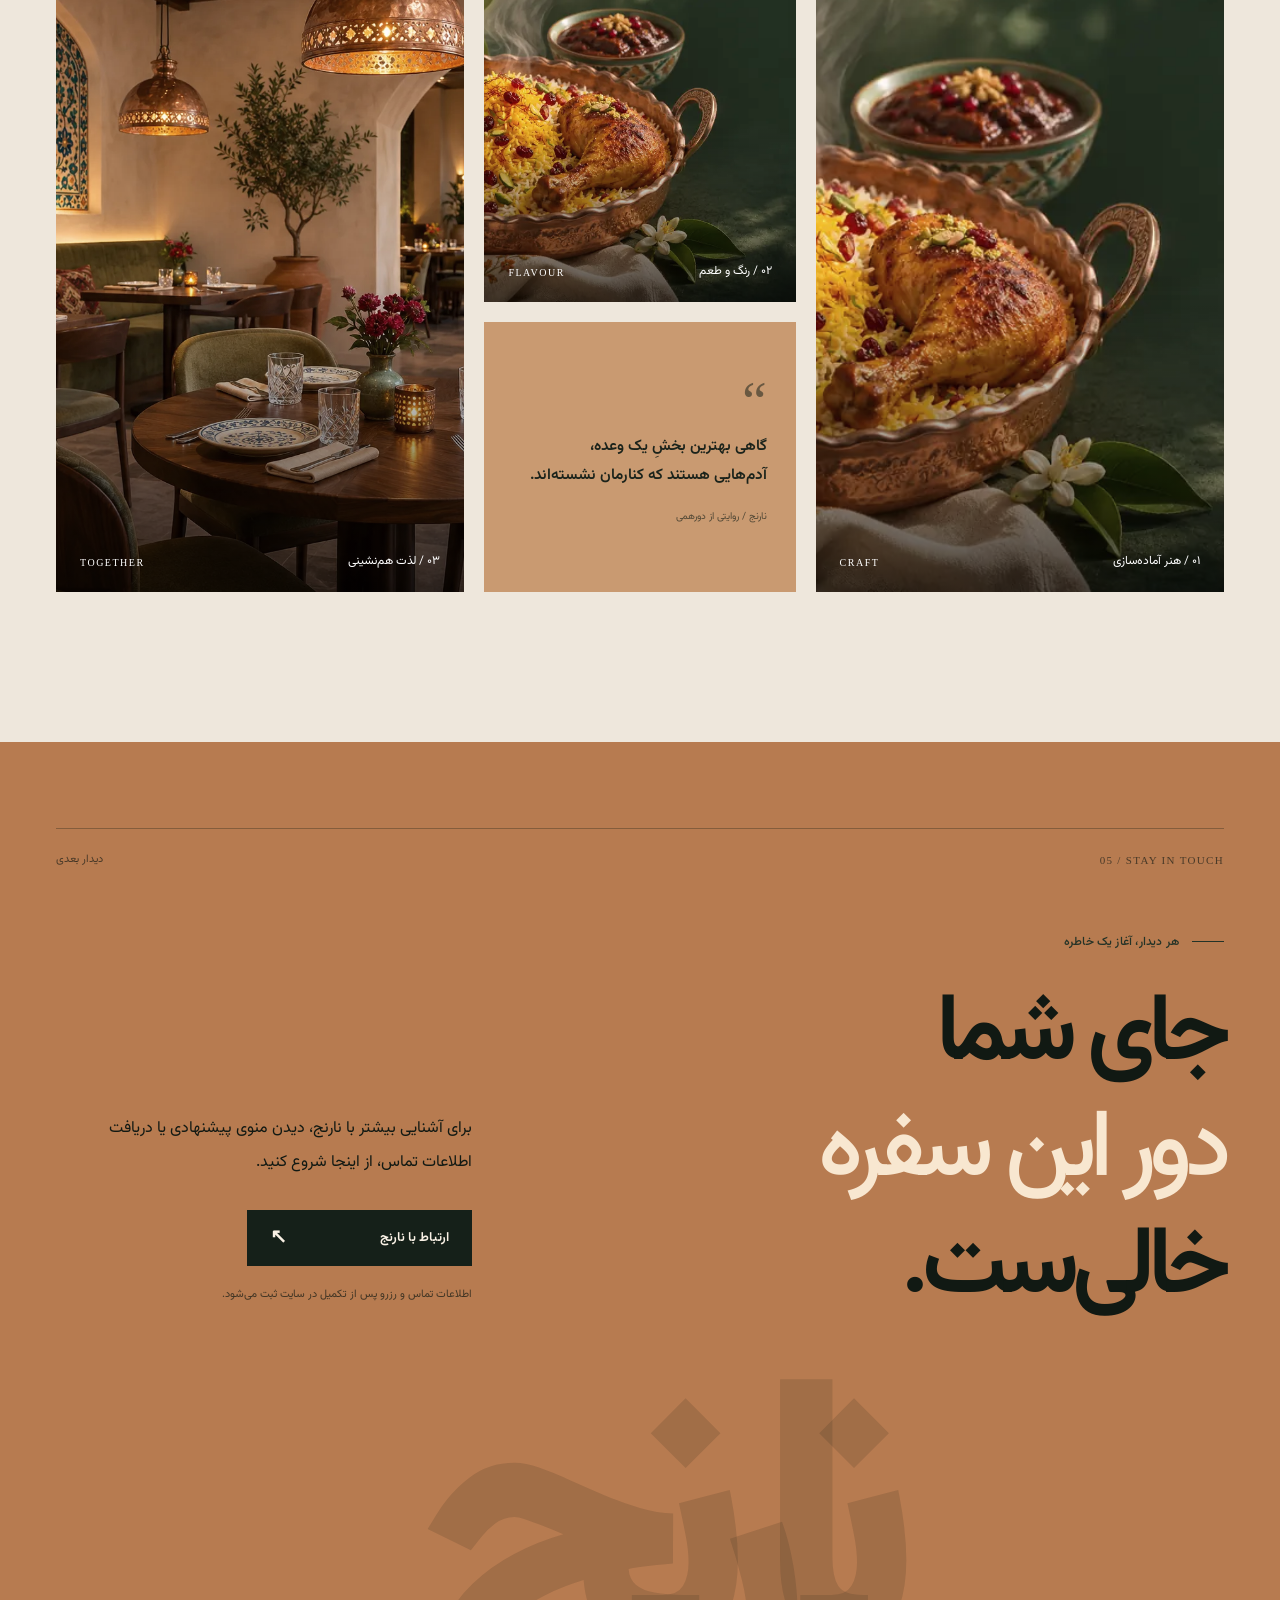
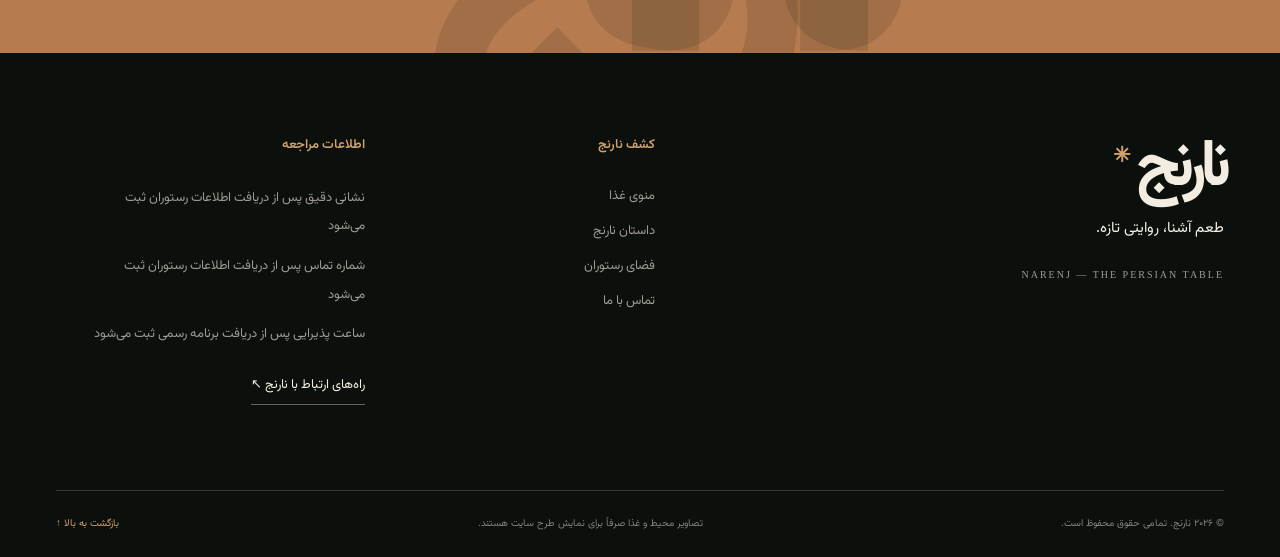
==== commit 04a6831b: "Display configurable visit information in homepage footer" ====
--- a/index.html
+++ b/index.html
@@ -186,7 +186,7 @@
       <div class="footer-main">
         <div class="footer-brand"><a href="index.html" aria-label="بازگشت به خانه">نارنج<span>✳</span></a><p>طعم آشنا، روایتی تازه.</p><small>NARENJ — THE PERSIAN TABLE</small></div>
         <div class="footer-nav"><h2>کشف نارنج</h2><a href="menu.html">منوی غذا</a><a href="story.html">داستان نارنج</a><a href="space.html">فضای رستوران</a><a href="contact.html">تماس با ما</a></div>
-        <div class="footer-note"><h2>برای یک دیدار خوب</h2><p>نشانی، شماره تماس و ساعت پذیرایی به‌زودی تکمیل می‌شوند.</p><a href="contact.html">اطلاعات مراجعه <span aria-hidden="true">↖</span></a></div>
+        <div class="footer-note"><h2>اطلاعات مراجعه</h2><p data-config-address>نشانی دقیق پس از دریافت اطلاعات رستوران ثبت می‌شود</p><p data-config-phone>شماره تماس پس از دریافت اطلاعات رستوران ثبت می‌شود</p><p data-config-hours>ساعت پذیرایی پس از دریافت برنامه رسمی ثبت می‌شود</p><a href="contact.html">راه‌های ارتباط با نارنج <span aria-hidden="true">↖</span></a></div>
       </div>
       <div class="footer-bottom"><span>© <time data-year>۲۰۲۶</time> نارنج. تمامی حقوق محفوظ است.</span><span>تصاویر محیط و غذا صرفاً برای نمایش طرح سایت هستند.</span><a href="#main">بازگشت به بالا ↑</a></div>
     </div>
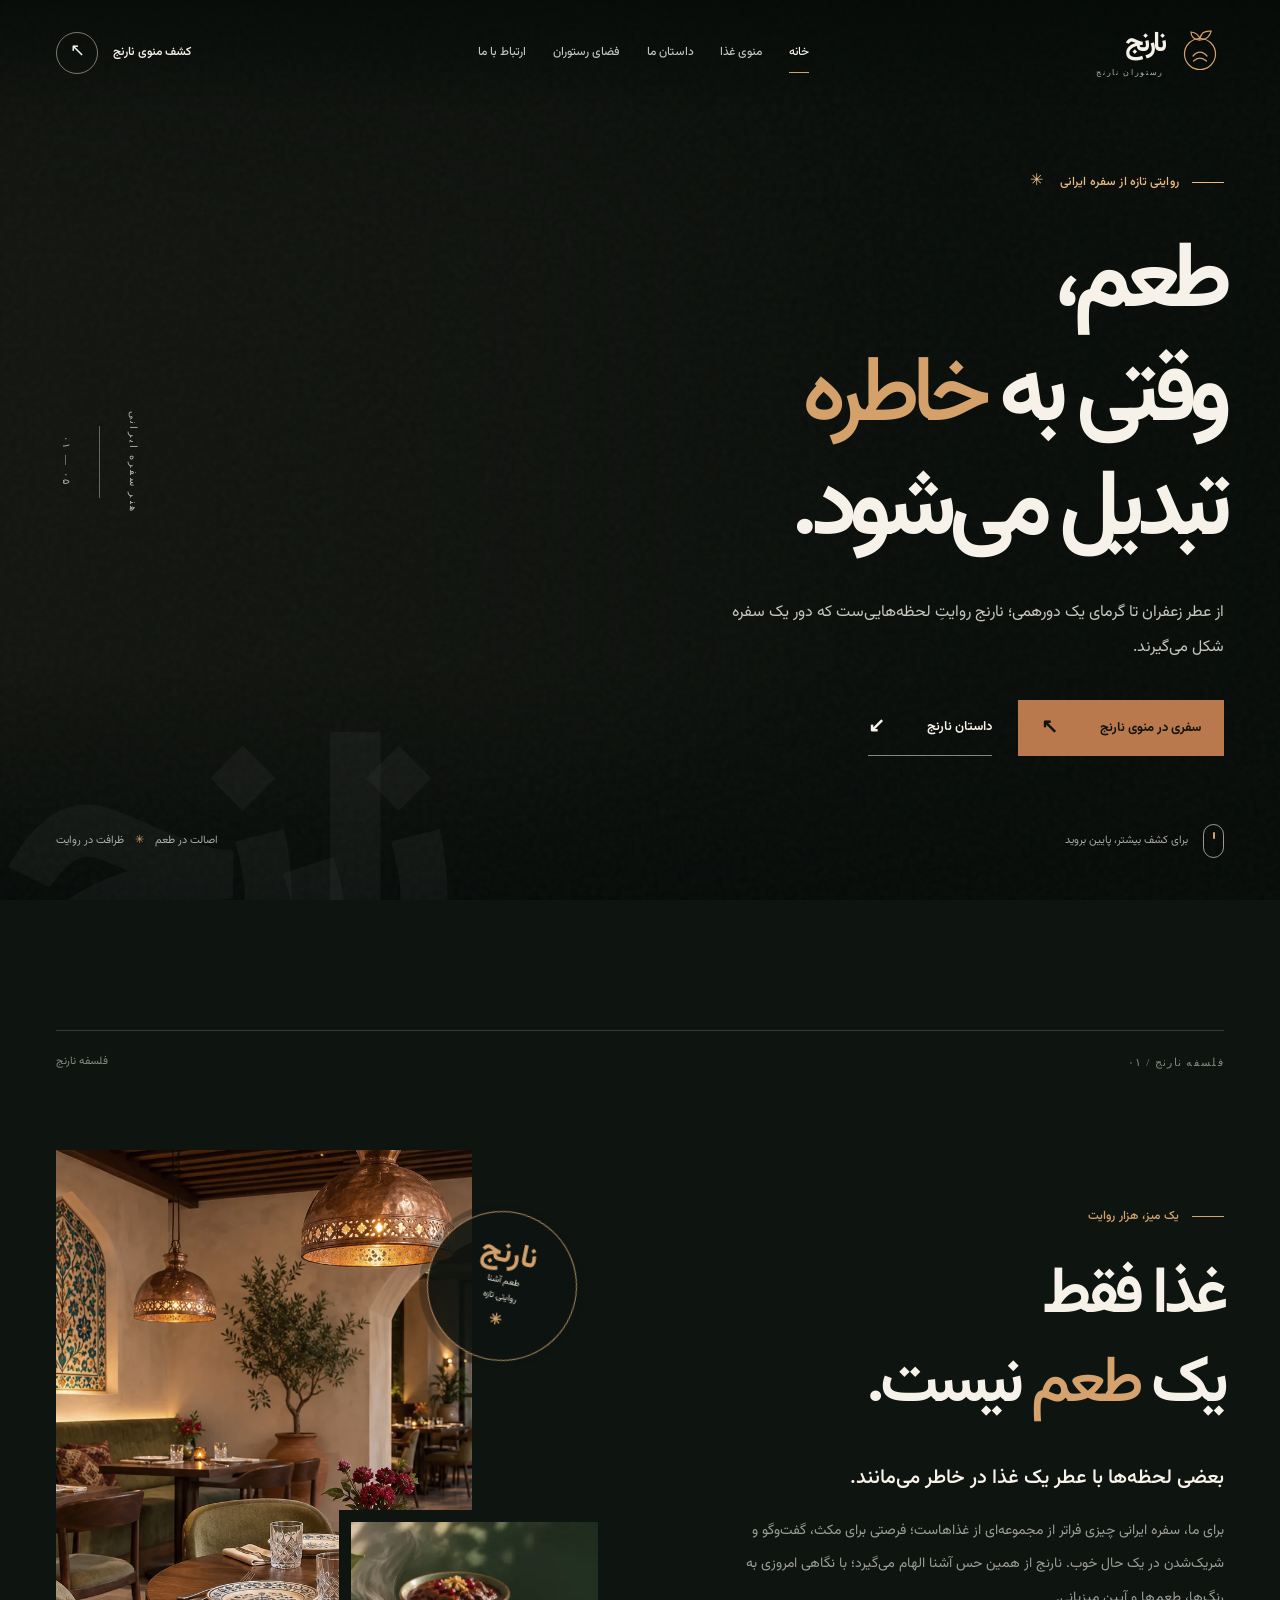
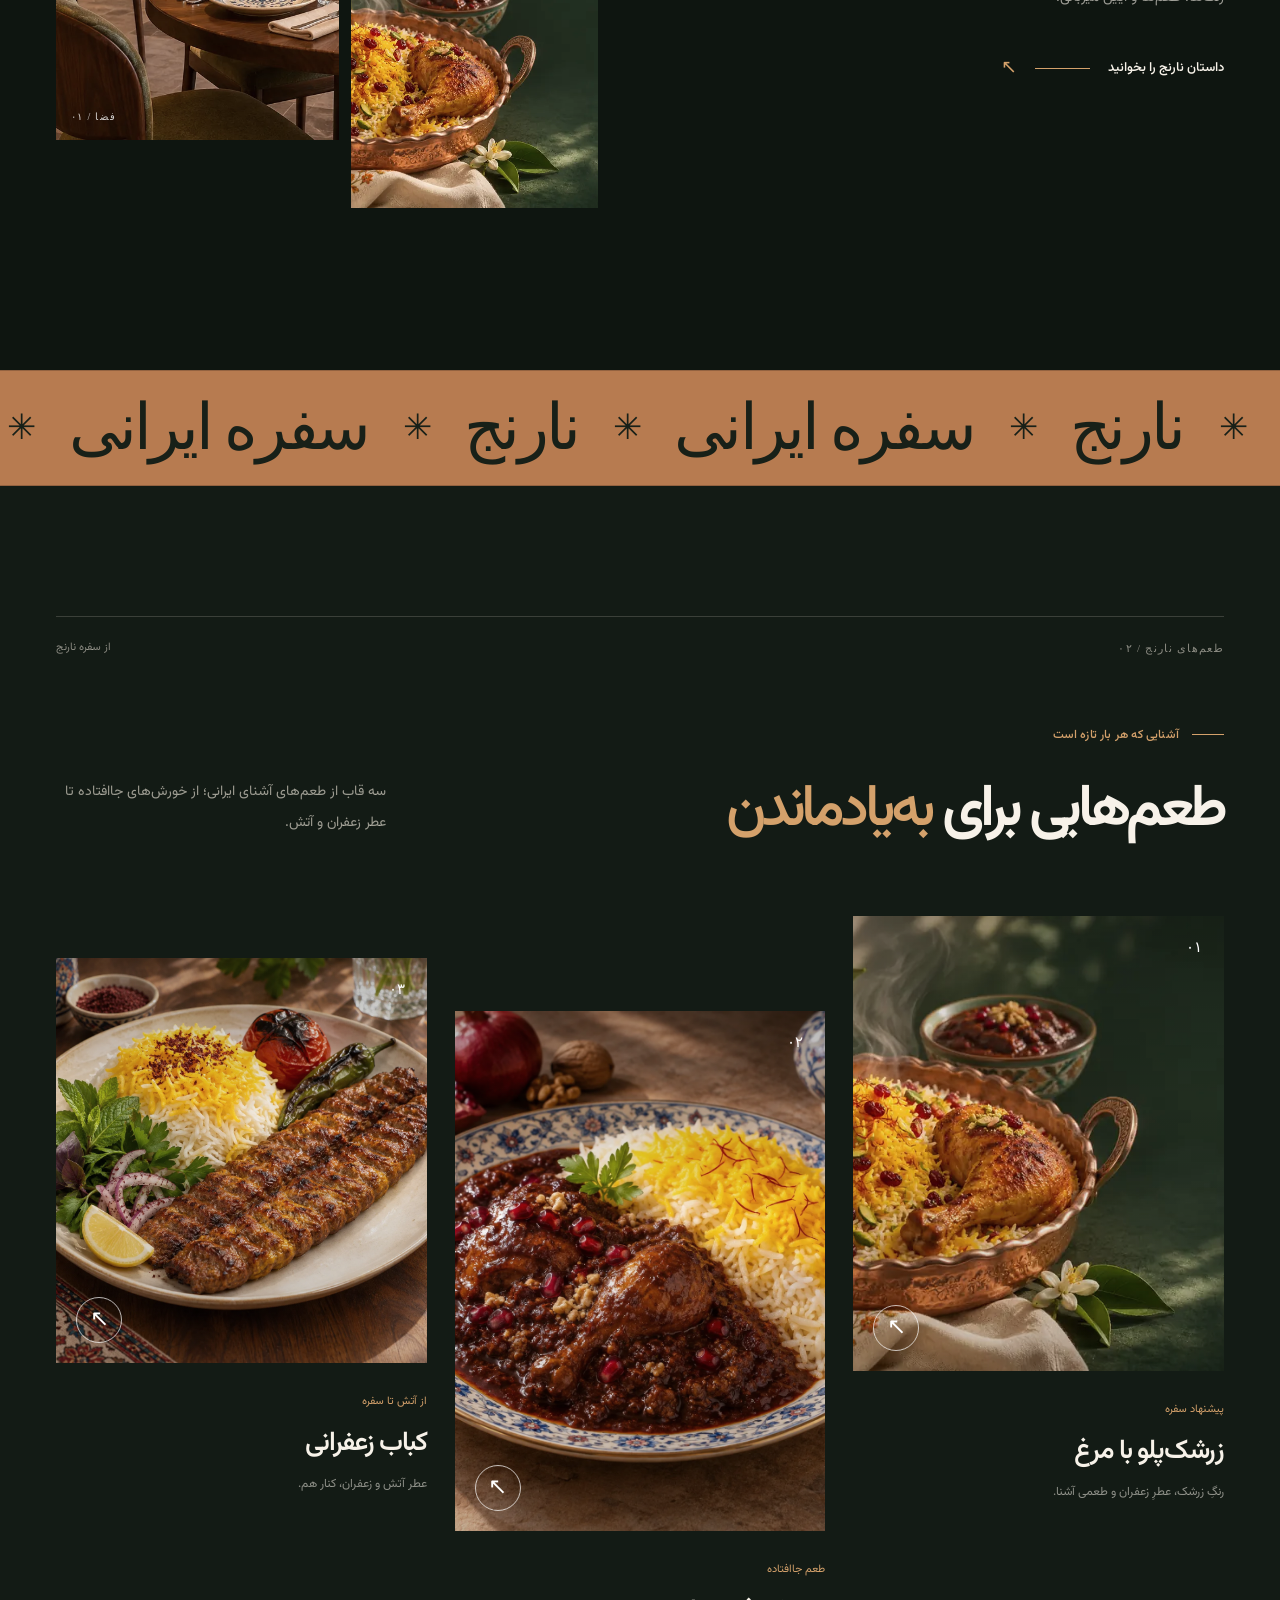
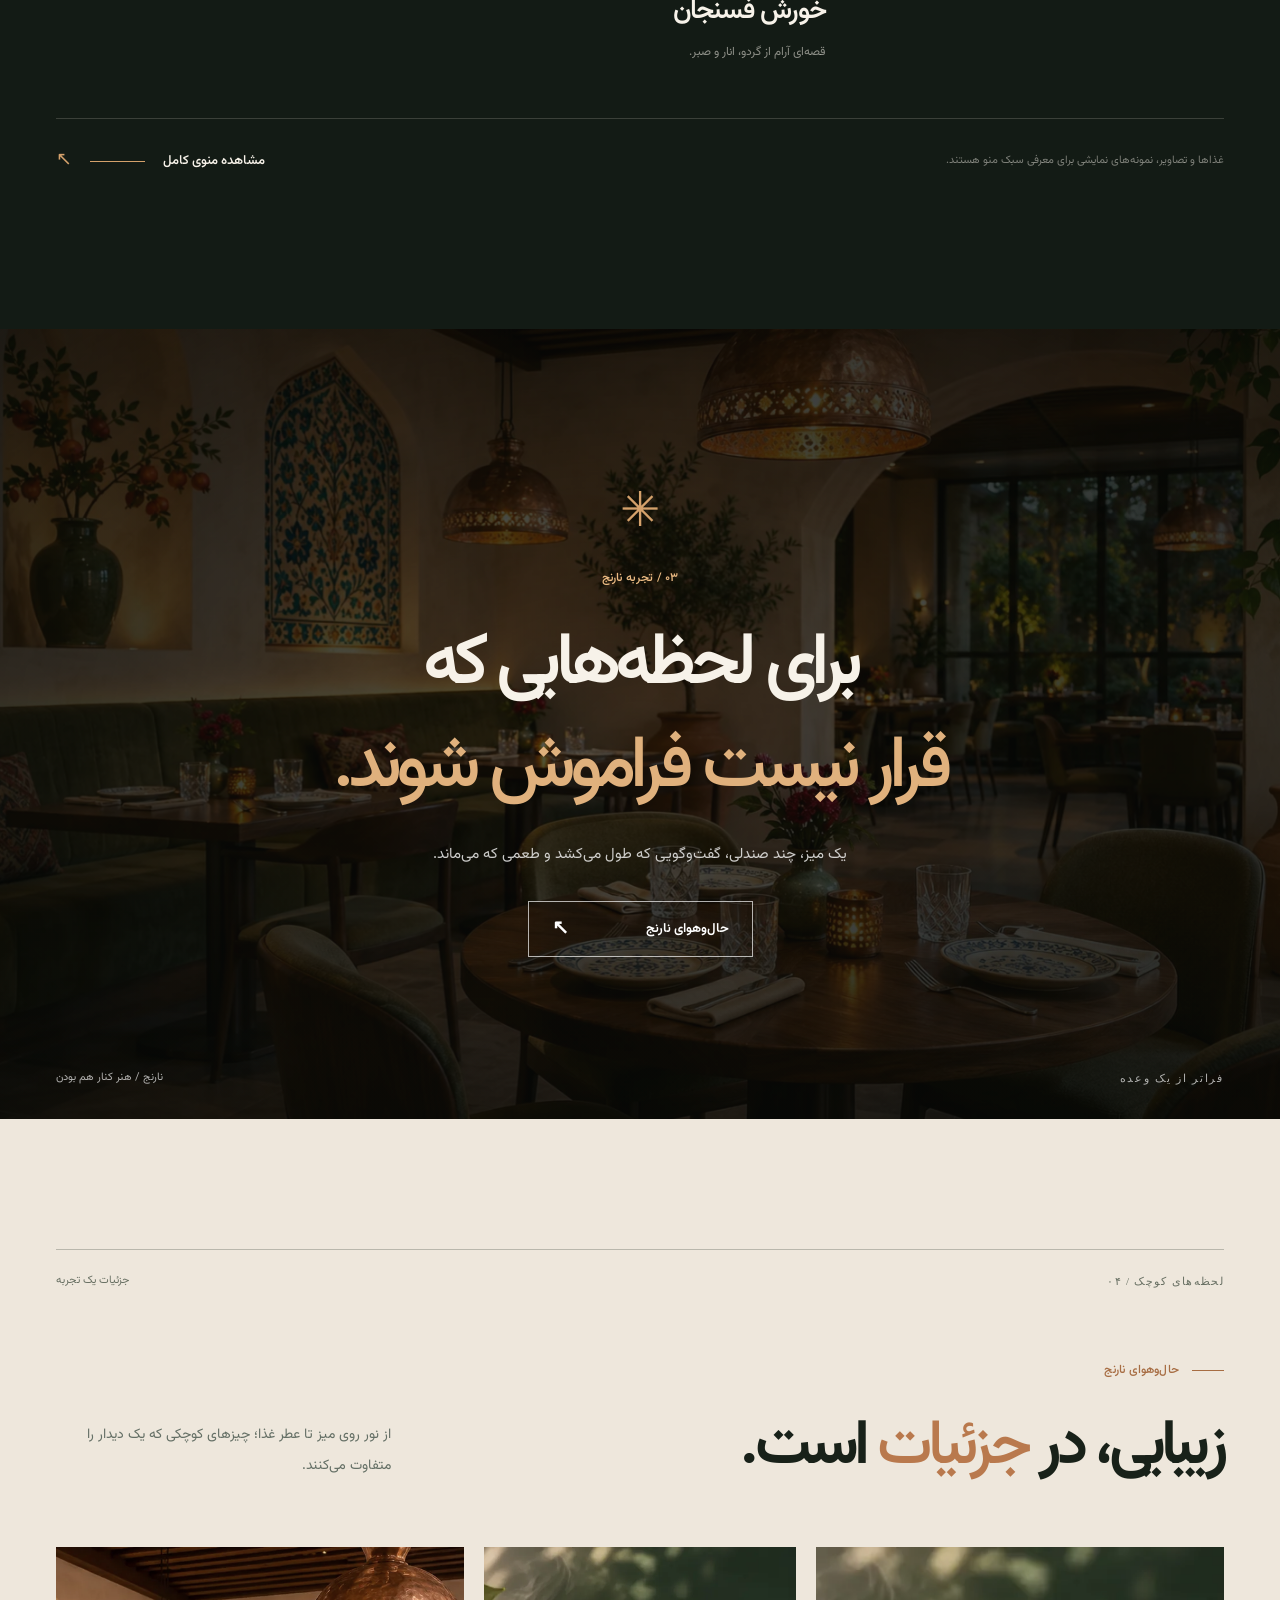
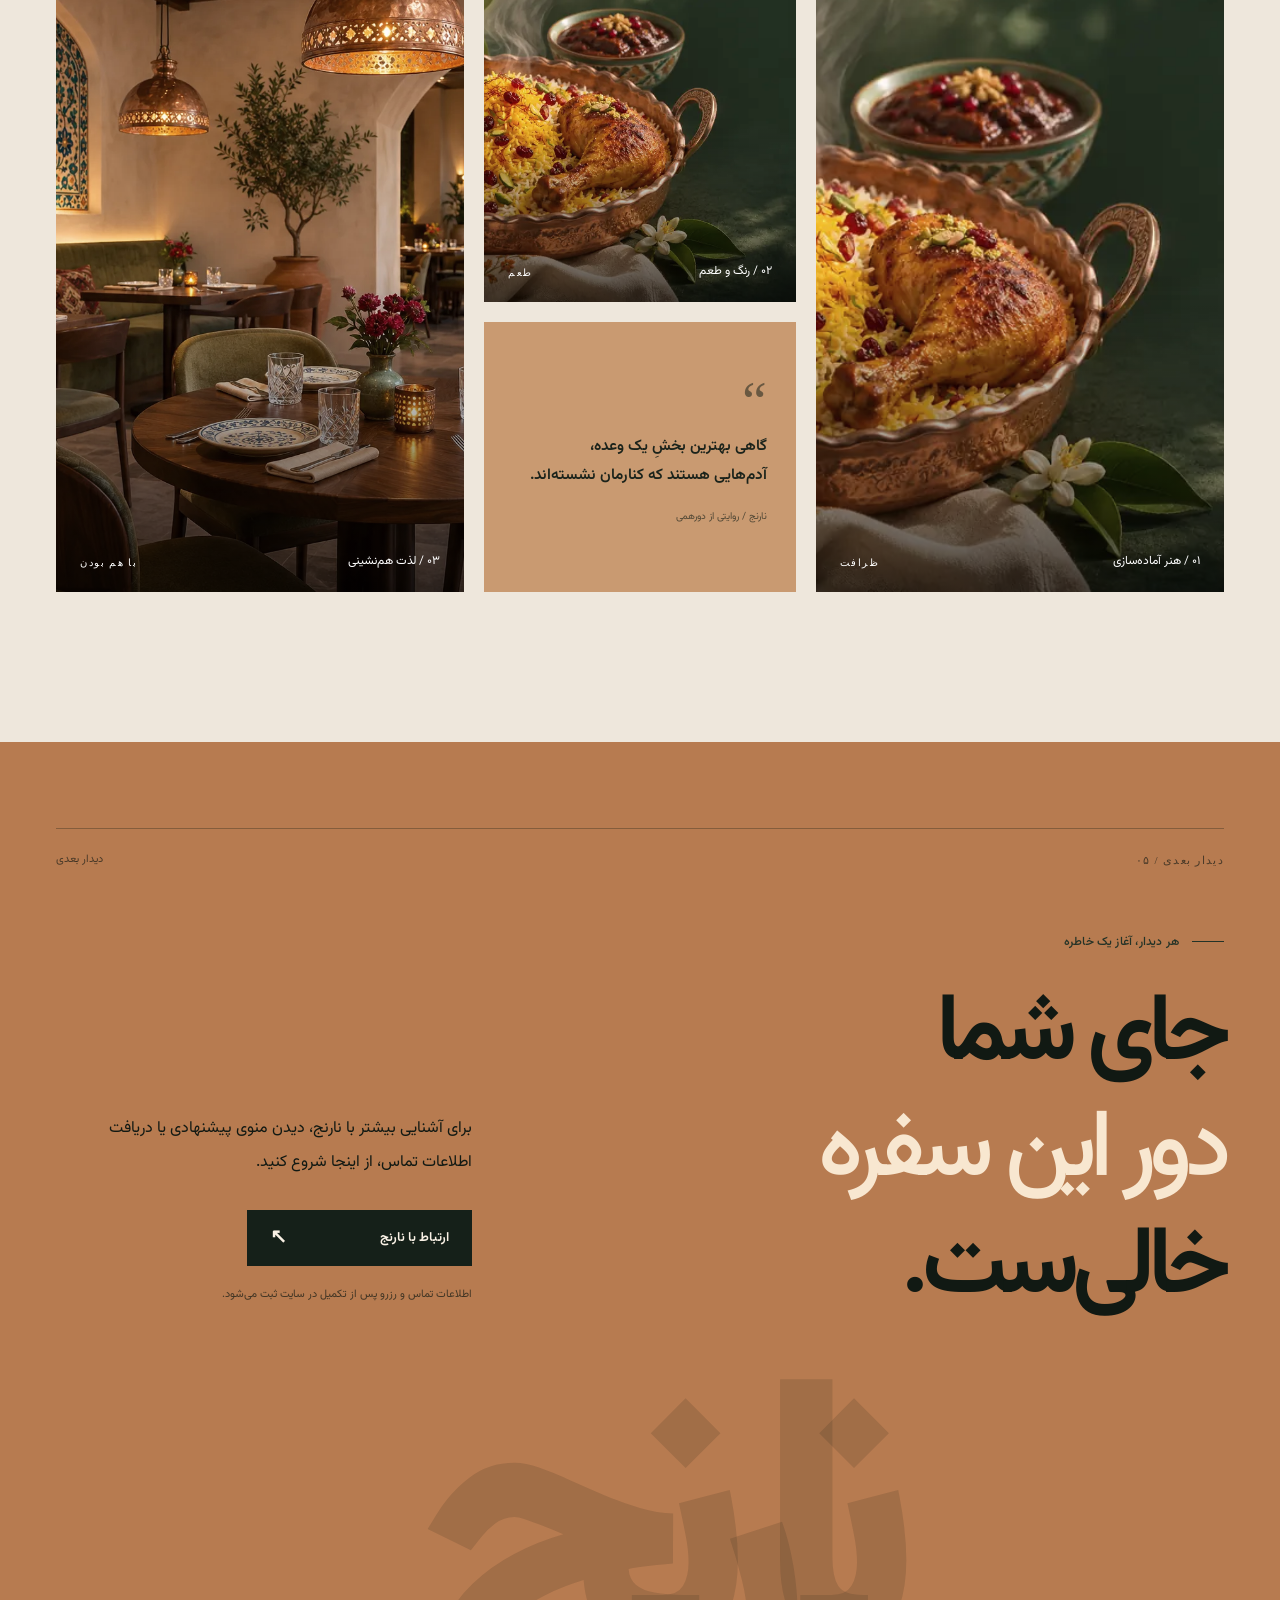
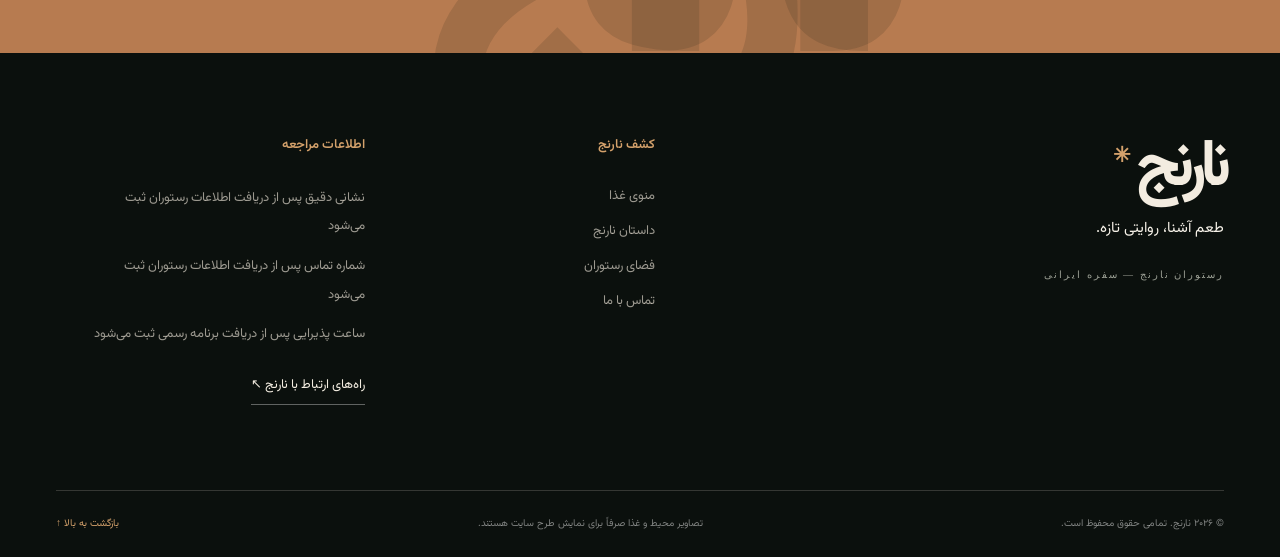
==== commit 912c96c8: "فارسی‌سازی متن‌های صفحه اصلی نارنج" ====
--- a/index.html
+++ b/index.html
@@ -30,7 +30,7 @@
     <div class="header-inner">
       <a class="brand" href="index.html" aria-label="نارنج، صفحه اصلی">
         <span class="brand-icon" aria-hidden="true"><svg viewBox="0 0 48 48" fill="none"><circle cx="24" cy="25" r="15.5" stroke="currentColor" stroke-width="1.2"/><path d="M24 9c1.5-5.8 5.6-7.5 11.2-6.8-1.3 5.2-4.8 8.5-10.8 8.8M24 10c-1.4-4.3-4.5-6.6-9-7 0 4.6 2.6 7.5 8.5 8.2M17 27c4.4-5.3 9.5-5.2 14 0M17.5 32c4-3.6 8.8-3.6 13 0" stroke="currentColor" stroke-width="1.2" stroke-linecap="round"/></svg></span>
-        <span class="brand-type"><strong>نارنج</strong><small>NARENJ RESTAURANT</small></span>
+        <span class="brand-type"><strong>نارنج</strong><small>رستوران نارنج</small></span>
       </a>
       <nav class="main-nav" id="primary-nav" aria-label="ناوبری اصلی">
         <a class="nav-current" href="index.html" aria-current="page">خانه</a>
@@ -61,7 +61,7 @@
             <a class="action action-ghost" href="story.html"><span>داستان نارنج</span><span aria-hidden="true">↙</span></a>
           </div>
         </div>
-        <div class="hero-side" aria-hidden="true"><span>THE ART OF PERSIAN DINING</span><span class="hero-side-line"></span><span>۰۱ — ۰۵</span></div>
+        <div class="hero-side" aria-hidden="true"><span>هنر سفره ایرانی</span><span class="hero-side-line"></span><span>۰۱ — ۰۵</span></div>
       </div>
       <div class="hero-base shell">
         <a href="#philosophy" class="scroll-hint"><span class="scroll-track" aria-hidden="true"><i></i></span><span>برای کشف بیشتر، پایین بروید</span></a>
@@ -72,7 +72,7 @@
 
     <section class="philosophy section-padding" id="philosophy" aria-labelledby="philosophy-title">
       <div class="shell">
-        <div class="section-meta" data-reveal><span>01 / OUR PHILOSOPHY</span><span>فلسفه نارنج</span></div>
+        <div class="section-meta" data-reveal><span>۰۱ / فلسفه نارنج</span><span>فلسفه نارنج</span></div>
         <div class="philosophy-layout">
           <div class="philosophy-copy" data-reveal>
             <p class="eyebrow"><span class="line"></span>یک میز، هزار روایت</p>
@@ -84,7 +84,7 @@
           <div class="philosophy-images">
             <figure class="philosophy-photo photo-frame" data-reveal>
               <img src="https://images.unsplash.com/photo-1514933651103-005eec06c04b?auto=format&amp;fit=crop&amp;w=1200&amp;q=85" width="900" height="1200" loading="lazy" decoding="async" alt="میزهای رستوران با نور گرم و فضای صمیمی؛ تصویر نمایشی">
-              <figcaption>01 / ATMOSPHERE</figcaption>
+              <figcaption>۰۱ / فضا</figcaption>
             </figure>
             <figure class="philosophy-small photo-frame" data-reveal>
               <img src="https://images.pexels.com/photos/14731641/pexels-photo-14731641.jpeg?auto=compress&amp;cs=tinysrgb&amp;w=900" width="900" height="700" loading="lazy" decoding="async" alt="سفره کباب ایرانی با برنج زعفرانی؛ تصویر نمایشی">
@@ -95,11 +95,11 @@
       </div>
     </section>
 
-    <div class="type-marquee" aria-hidden="true"><div class="marquee-track"><span>NARENJ <b>✳</b> THE PERSIAN TABLE <b>✳</b> NARENJ <b>✳</b> THE PERSIAN TABLE <b>✳</b>&nbsp;</span><span>NARENJ <b>✳</b> THE PERSIAN TABLE <b>✳</b> NARENJ <b>✳</b> THE PERSIAN TABLE <b>✳</b>&nbsp;</span></div></div>
+    <div class="type-marquee" aria-hidden="true"><div class="marquee-track"><span>نارنج <b>✳</b> سفره ایرانی <b>✳</b> نارنج <b>✳</b> سفره ایرانی <b>✳</b>&nbsp;</span><span>نارنج <b>✳</b> سفره ایرانی <b>✳</b> نارنج <b>✳</b> سفره ایرانی <b>✳</b>&nbsp;</span></div></div>
 
     <section class="signature section-padding" id="signature" aria-labelledby="signature-title">
       <div class="shell">
-        <div class="section-meta" data-reveal><span>02 / SIGNATURE FLAVOURS</span><span>از سفره نارنج</span></div>
+        <div class="section-meta" data-reveal><span>۰۲ / طعم‌های نارنج</span><span>از سفره نارنج</span></div>
         <div class="signature-heading" data-reveal>
           <div><p class="eyebrow"><span class="line"></span>آشنایی که هر بار تازه است</p><h2 id="signature-title">طعم‌هایی برای <em>به‌یادماندن</em></h2></div>
           <p>سه قاب از طعم‌های آشنای ایرانی؛ از خورش‌های جاافتاده تا عطر زعفران و آتش.</p>
@@ -136,17 +136,17 @@
       <div class="cinematic-overlay"></div>
       <div class="cinematic-content shell" data-reveal>
         <span class="cinematic-asterisk" aria-hidden="true">✳</span>
-        <p class="eyebrow light">03 / THE EXPERIENCE</p>
+        <p class="eyebrow light">۰۳ / تجربه نارنج</p>
         <h2 id="cinematic-title">برای لحظه‌هایی که<br><em>قرار نیست فراموش شوند.</em></h2>
         <p>یک میز، چند صندلی، گفت‌وگویی که طول می‌کشد و طعمی که می‌ماند.</p>
         <a class="action action-outline-light" href="space.html">حال‌وهوای نارنج <span aria-hidden="true">↖</span></a>
       </div>
-      <div class="cinematic-bottom"><span>MORE THAN A MEAL</span><span>نارنج / هنر کنار هم بودن</span></div>
+      <div class="cinematic-bottom"><span>فراتر از یک وعده</span><span>نارنج / هنر کنار هم بودن</span></div>
     </section>
 
     <section class="moments section-padding" id="moments" aria-labelledby="moments-title">
       <div class="shell">
-        <div class="section-meta" data-reveal><span>04 / LITTLE MOMENTS</span><span>جزئیات یک تجربه</span></div>
+        <div class="section-meta" data-reveal><span>۰۴ / لحظه‌های کوچک</span><span>جزئیات یک تجربه</span></div>
         <div class="moments-heading" data-reveal>
           <div><p class="eyebrow"><span class="line"></span>حال‌وهوای نارنج</p><h2 id="moments-title">زیبایی، در <em>جزئیات</em> است.</h2></div>
           <p>از نور روی میز تا عطر غذا؛ چیزهای کوچکی که یک دیدار را متفاوت می‌کنند.</p>
@@ -154,15 +154,15 @@
         <div class="moments-grid">
           <figure class="moment moment-a photo-frame" data-reveal>
             <img src="https://images.pexels.com/photos/36430089/pexels-photo-36430089.jpeg?auto=compress&amp;cs=tinysrgb&amp;w=1300" width="1000" height="1200" loading="lazy" decoding="async" alt="آشپز در حال آماده‌سازی غذا؛ تصویر نمایشی">
-            <figcaption><span>۰۱ / هنر آماده‌سازی</span><small>CRAFT</small></figcaption>
+            <figcaption><span>۰۱ / هنر آماده‌سازی</span><small>ظرافت</small></figcaption>
           </figure>
           <figure class="moment moment-b photo-frame" data-reveal>
             <img src="https://images.unsplash.com/photo-1544025162-d76694265947?auto=format&amp;fit=crop&amp;w=1300&amp;q=85" width="1200" height="850" loading="lazy" decoding="async" alt="چیدمان هنرمندانه غذا در بشقاب؛ تصویر نمایشی">
-            <figcaption><span>۰۲ / رنگ و طعم</span><small>FLAVOUR</small></figcaption>
+            <figcaption><span>۰۲ / رنگ و طعم</span><small>طعم</small></figcaption>
           </figure>
           <figure class="moment moment-c photo-frame" data-reveal>
             <img src="https://images.unsplash.com/photo-1517248135467-4c7edcad34c4?auto=format&amp;fit=crop&amp;w=1300&amp;q=85" width="1200" height="900" loading="lazy" decoding="async" alt="چیدمان گرم و صمیمی میزهای رستوران؛ تصویر نمایشی">
-            <figcaption><span>۰۳ / لذت هم‌نشینی</span><small>TOGETHER</small></figcaption>
+            <figcaption><span>۰۳ / لذت هم‌نشینی</span><small>با هم بودن</small></figcaption>
           </figure>
           <div class="moment-quote" data-reveal><span aria-hidden="true">“</span><p>گاهی بهترین بخشِ یک وعده،<br>آدم‌هایی هستند که کنارمان نشسته‌اند.</p><small>نارنج / روایتی از دورهمی</small></div>
         </div>
@@ -171,7 +171,7 @@
 
     <section class="closing" id="visit" aria-labelledby="closing-title">
       <div class="shell closing-inner">
-        <div class="section-meta" data-reveal><span>05 / STAY IN TOUCH</span><span>دیدار بعدی</span></div>
+        <div class="section-meta" data-reveal><span>۰۵ / دیدار بعدی</span><span>دیدار بعدی</span></div>
         <div class="closing-grid">
           <div data-reveal><p class="eyebrow"><span class="line"></span>هر دیدار، آغاز یک خاطره</p><h2 id="closing-title">جای شما<br><em>دور این سفره</em><br>خالی‌ست.</h2></div>
           <div class="closing-aside" data-reveal><p>برای آشنایی بیشتر با نارنج، دیدن منوی پیشنهادی یا دریافت اطلاعات تماس، از اینجا شروع کنید.</p><a class="action action-dark" href="contact.html">ارتباط با نارنج <span aria-hidden="true">↖</span></a><span class="closing-note">اطلاعات تماس و رزرو پس از تکمیل در سایت ثبت می‌شود.</span></div>
@@ -184,7 +184,7 @@
   <footer class="site-footer">
     <div class="shell">
       <div class="footer-main">
-        <div class="footer-brand"><a href="index.html" aria-label="بازگشت به خانه">نارنج<span>✳</span></a><p>طعم آشنا، روایتی تازه.</p><small>NARENJ — THE PERSIAN TABLE</small></div>
+        <div class="footer-brand"><a href="index.html" aria-label="بازگشت به خانه">نارنج<span>✳</span></a><p>طعم آشنا، روایتی تازه.</p><small>رستوران نارنج — سفره ایرانی</small></div>
         <div class="footer-nav"><h2>کشف نارنج</h2><a href="menu.html">منوی غذا</a><a href="story.html">داستان نارنج</a><a href="space.html">فضای رستوران</a><a href="contact.html">تماس با ما</a></div>
         <div class="footer-note"><h2>اطلاعات مراجعه</h2><p data-config-address>نشانی دقیق پس از دریافت اطلاعات رستوران ثبت می‌شود</p><p data-config-phone>شماره تماس پس از دریافت اطلاعات رستوران ثبت می‌شود</p><p data-config-hours>ساعت پذیرایی پس از دریافت برنامه رسمی ثبت می‌شود</p><a href="contact.html">راه‌های ارتباط با نارنج <span aria-hidden="true">↖</span></a></div>
       </div>
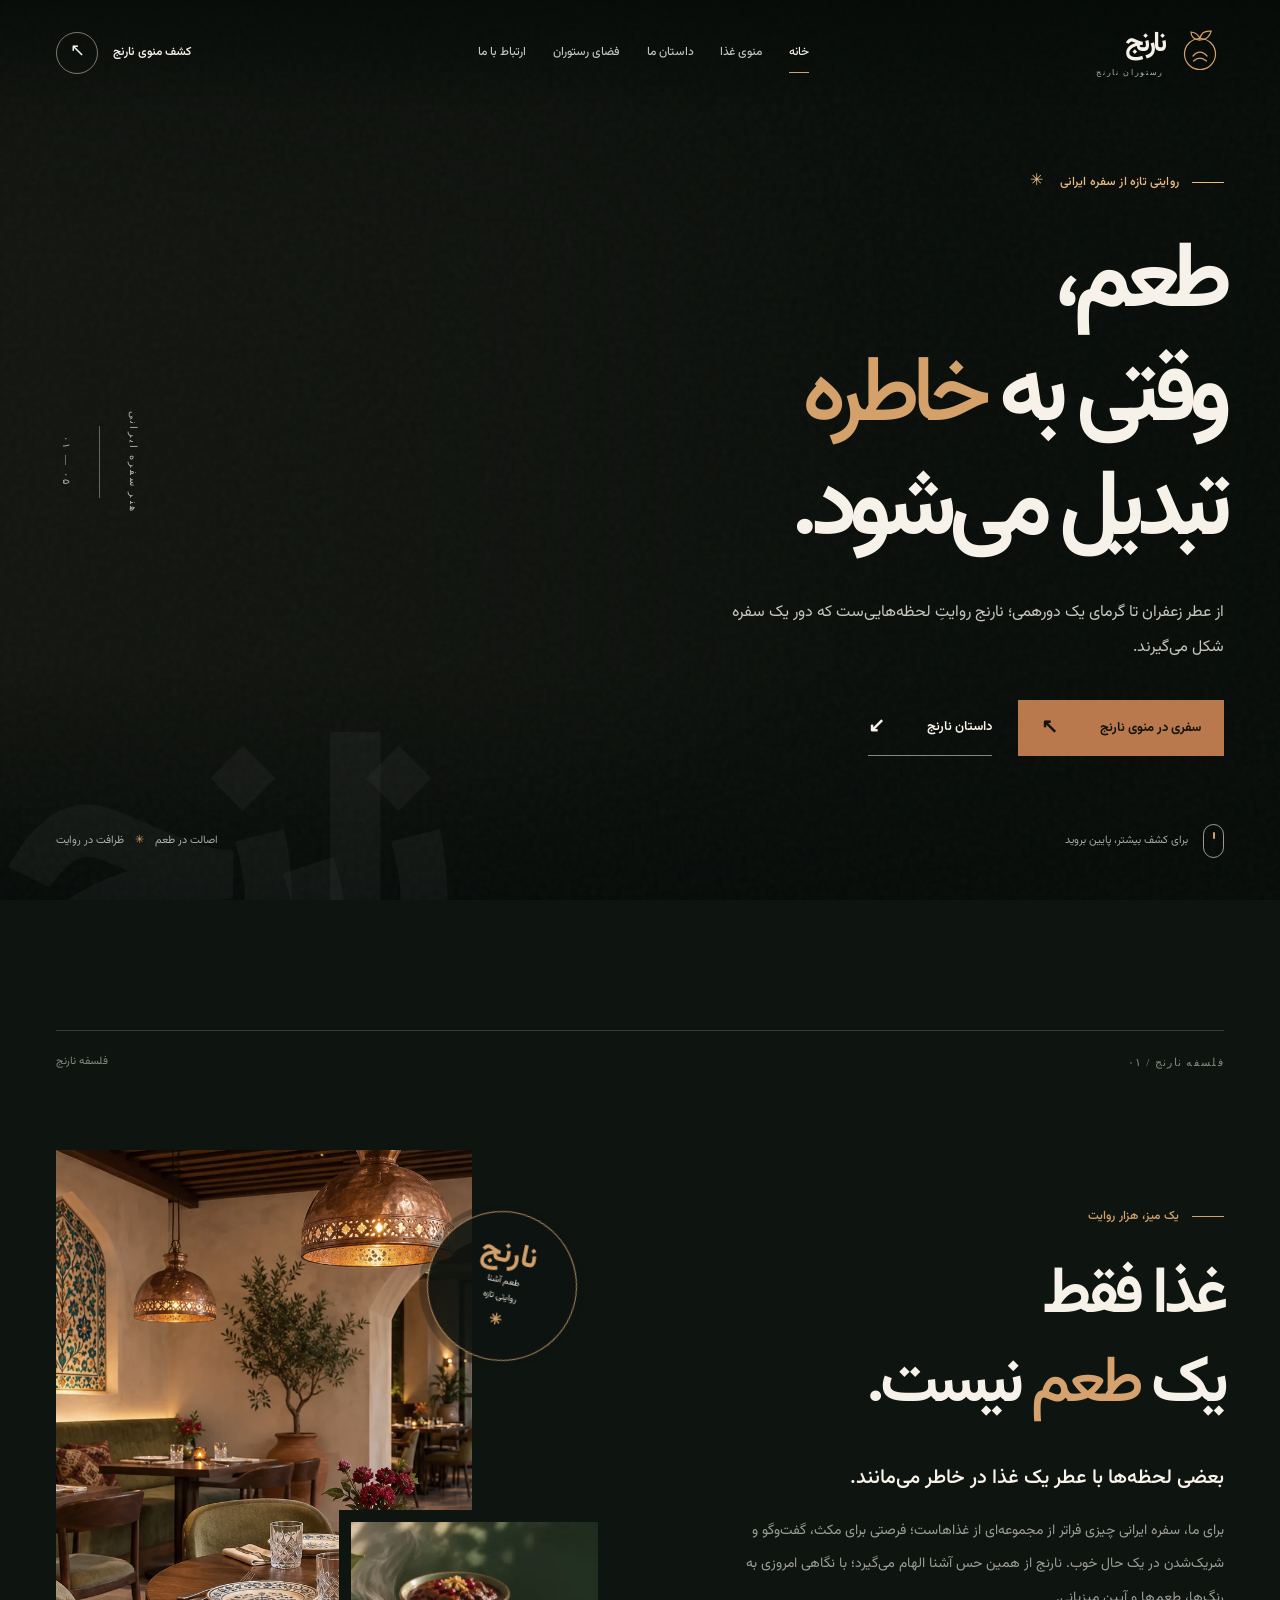
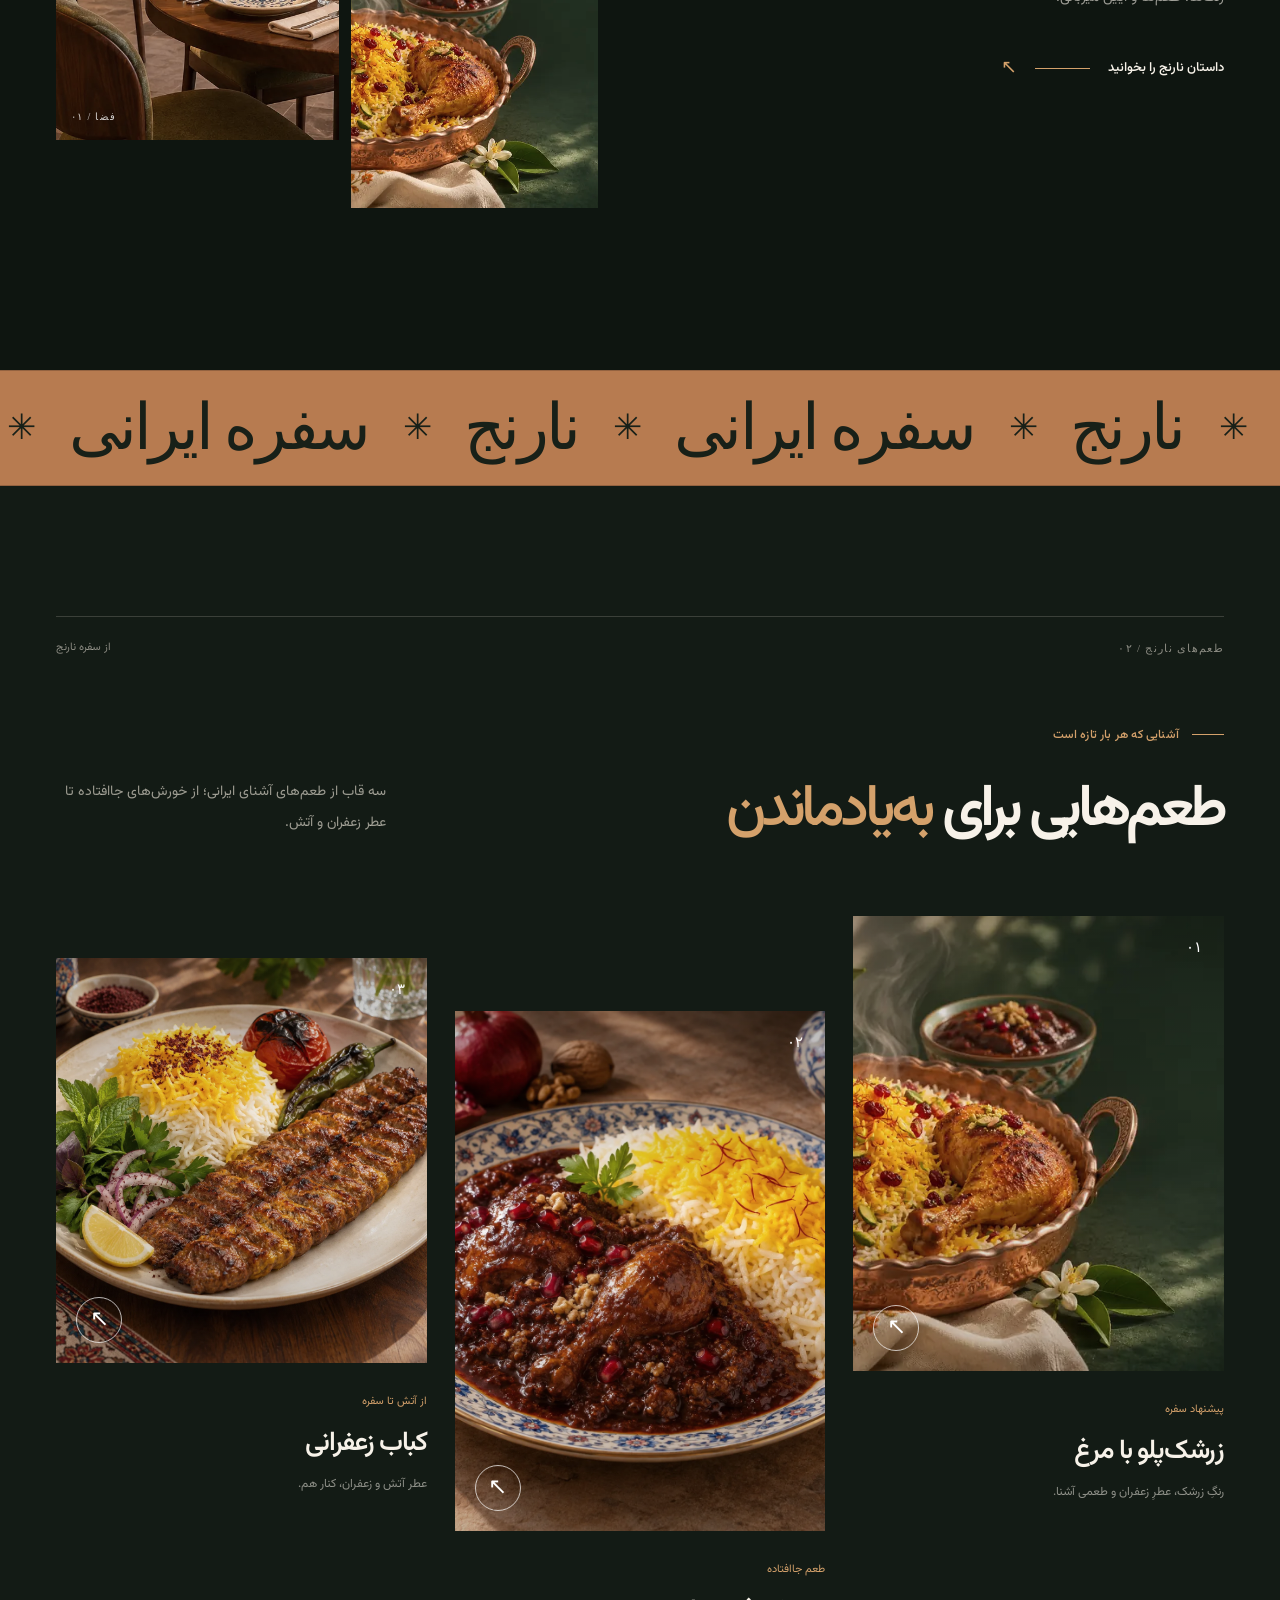
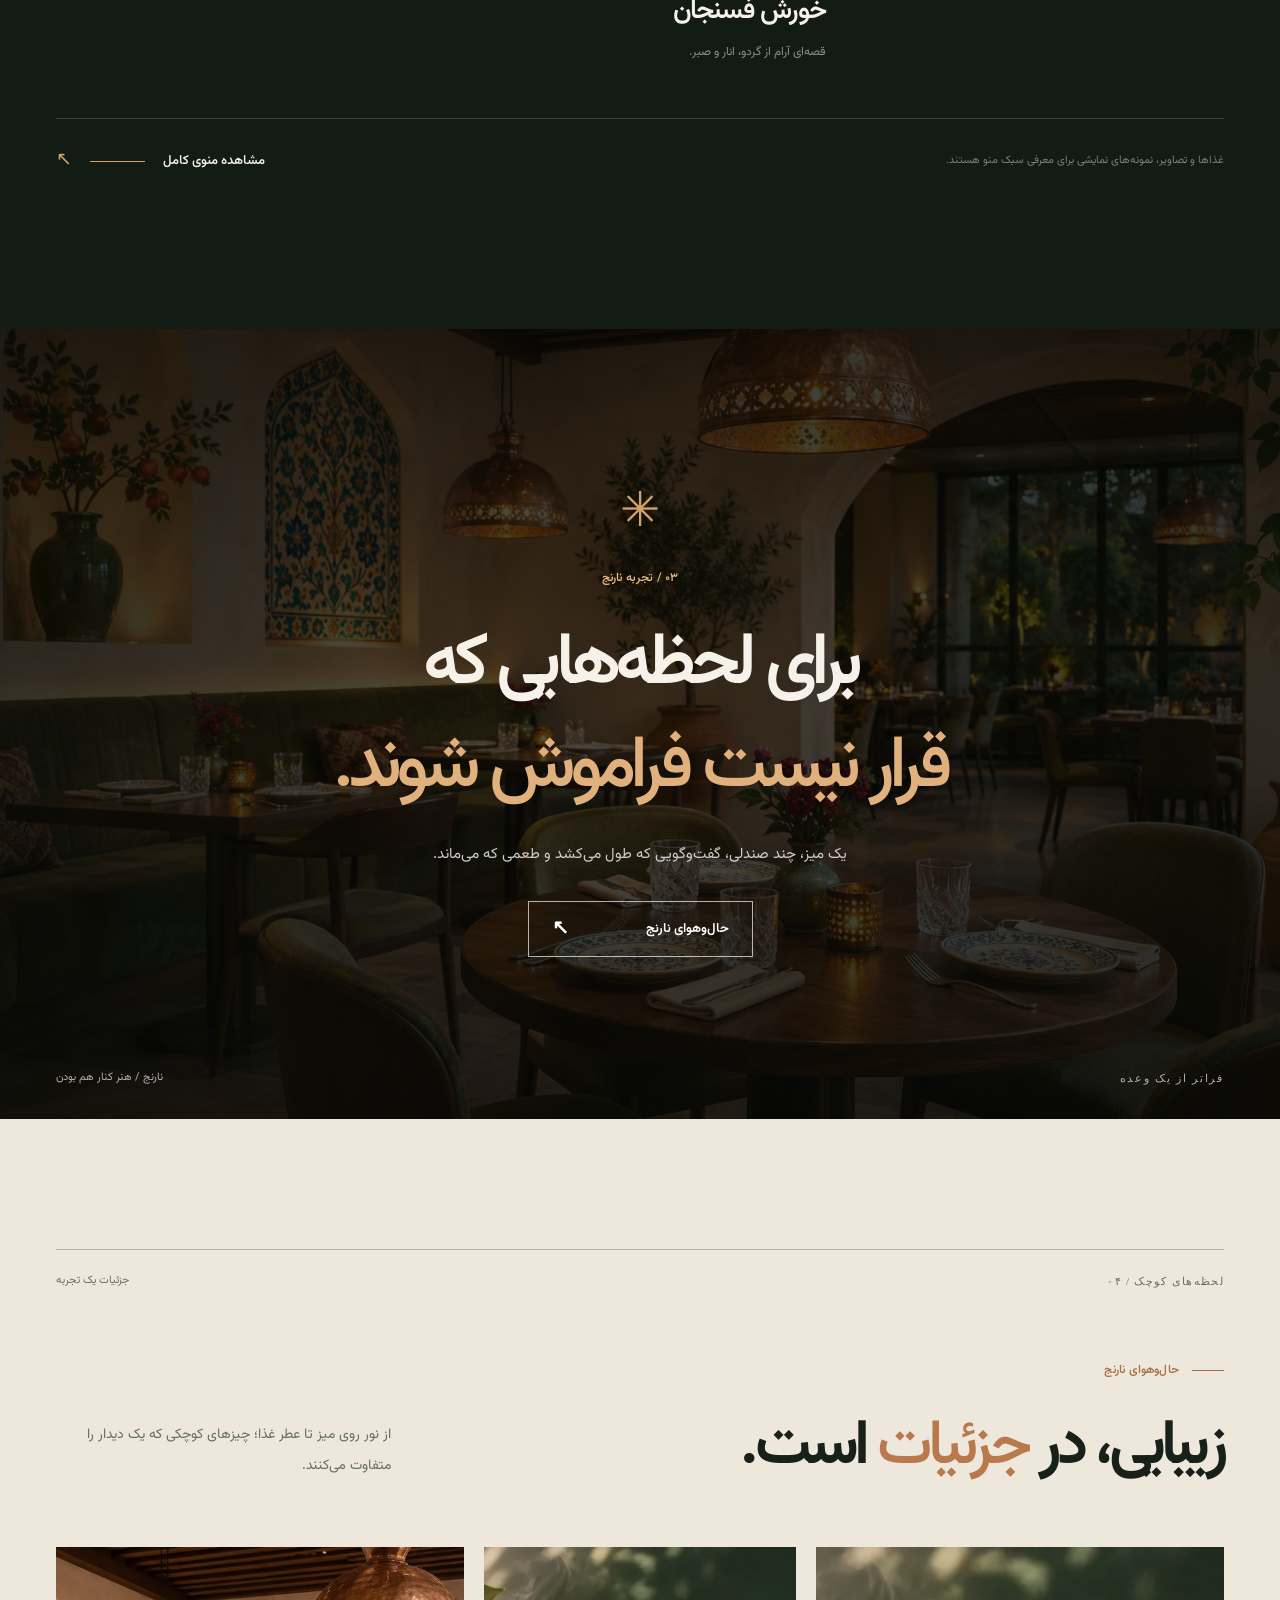
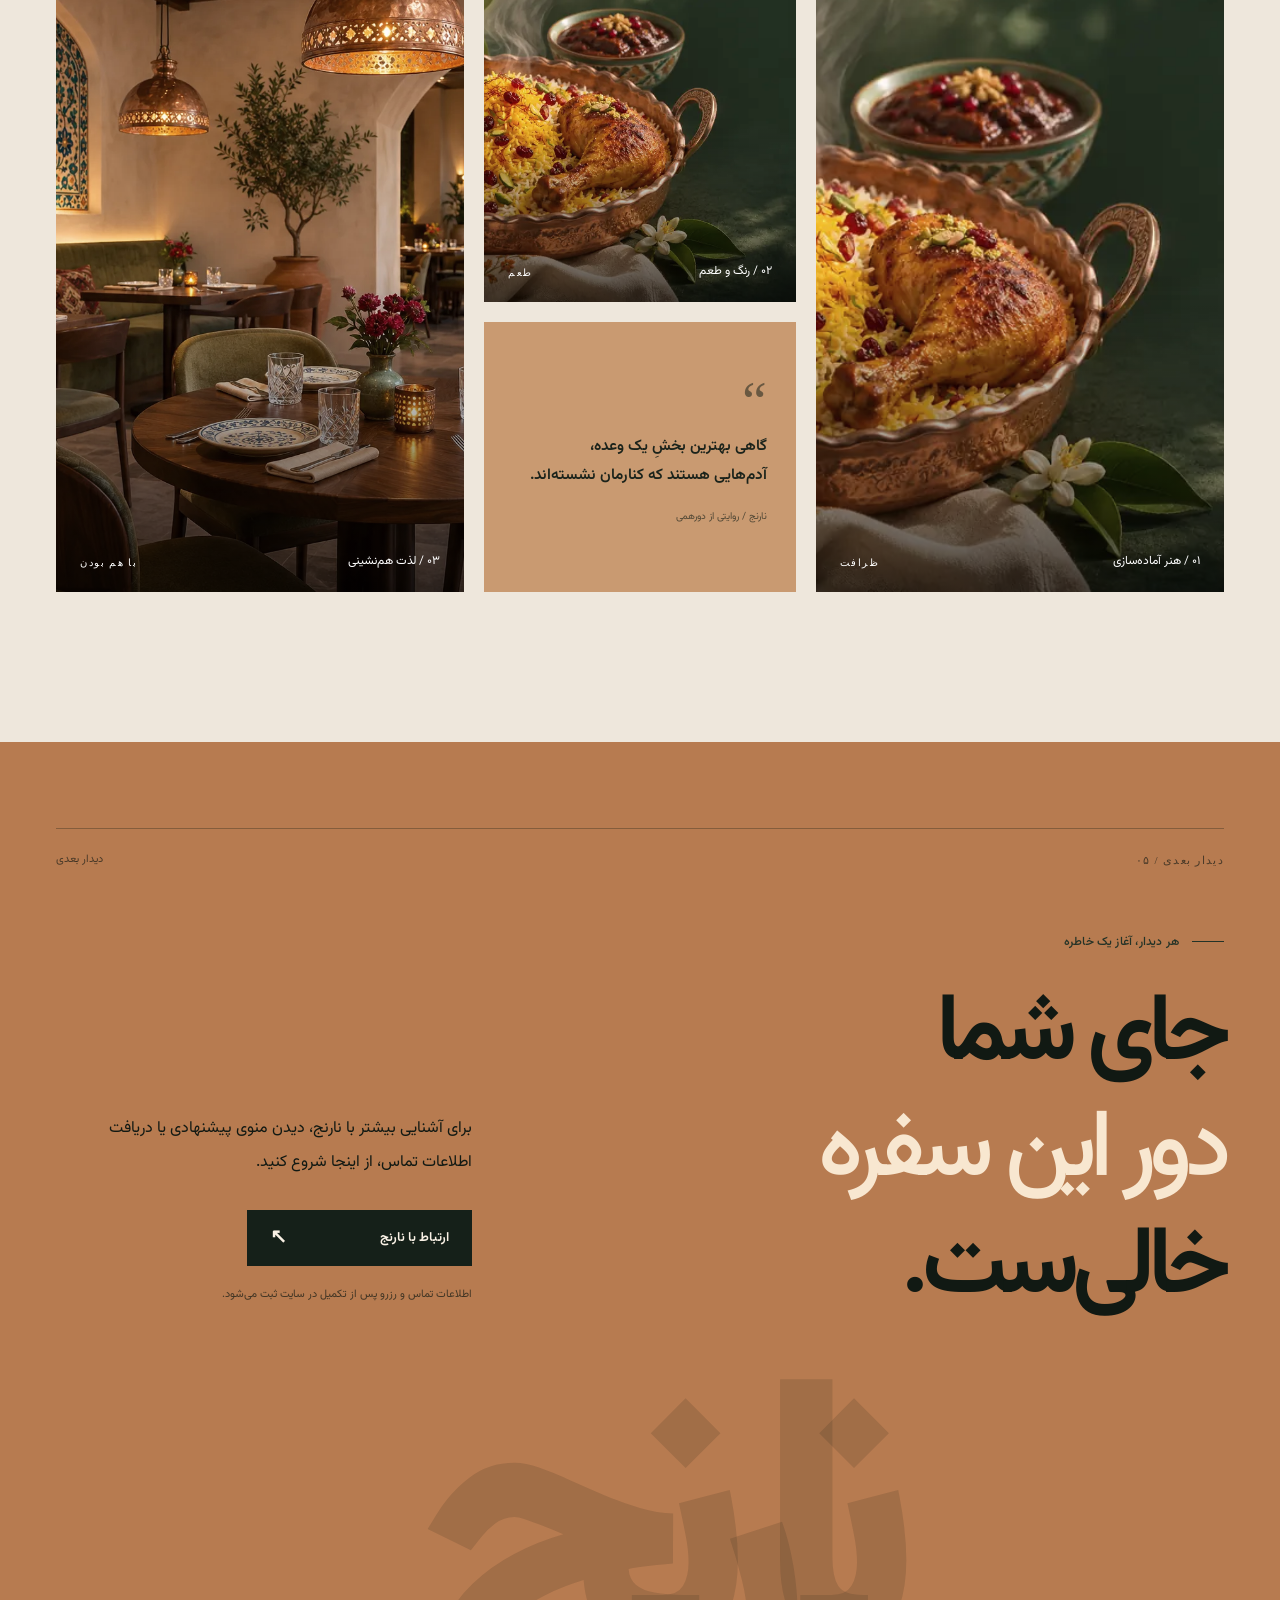
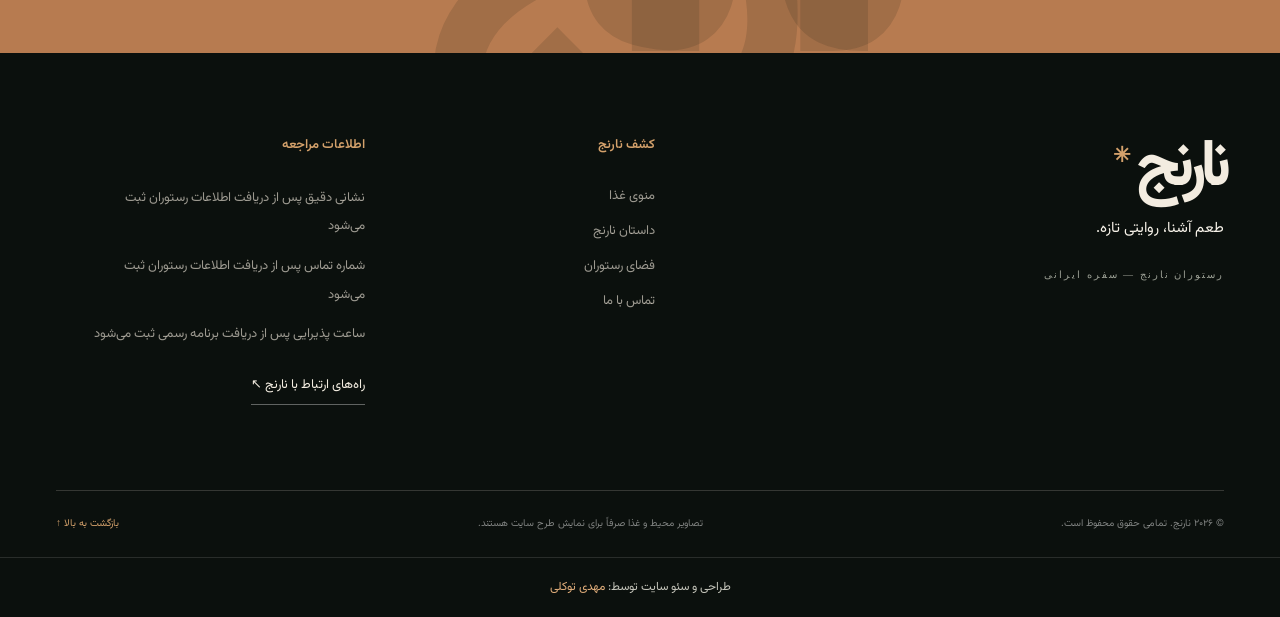
==== commit 536f655f: "افزودن نام طراح به فوتر" ====
--- a/index.html
+++ b/index.html
@@ -190,6 +190,6 @@
       </div>
       <div class="footer-bottom"><span>© <time data-year>۲۰۲۶</time> نارنج. تمامی حقوق محفوظ است.</span><span>تصاویر محیط و غذا صرفاً برای نمایش طرح سایت هستند.</span><a href="#main">بازگشت به بالا ↑</a></div>
     </div>
-  </footer>
+  <div dir="rtl" style="text-align:center;padding:18px 20px;border-top:1px solid rgba(255,255,255,.12);color:#c5c5bb;font-size:12px;line-height:1.9">طراحی و سئو سایت توسط: <a href="https://mahditavakoli.ir/" style="color:#e0ad7a">مهدی توکلی</a></div></footer>
 </body>
 </html>
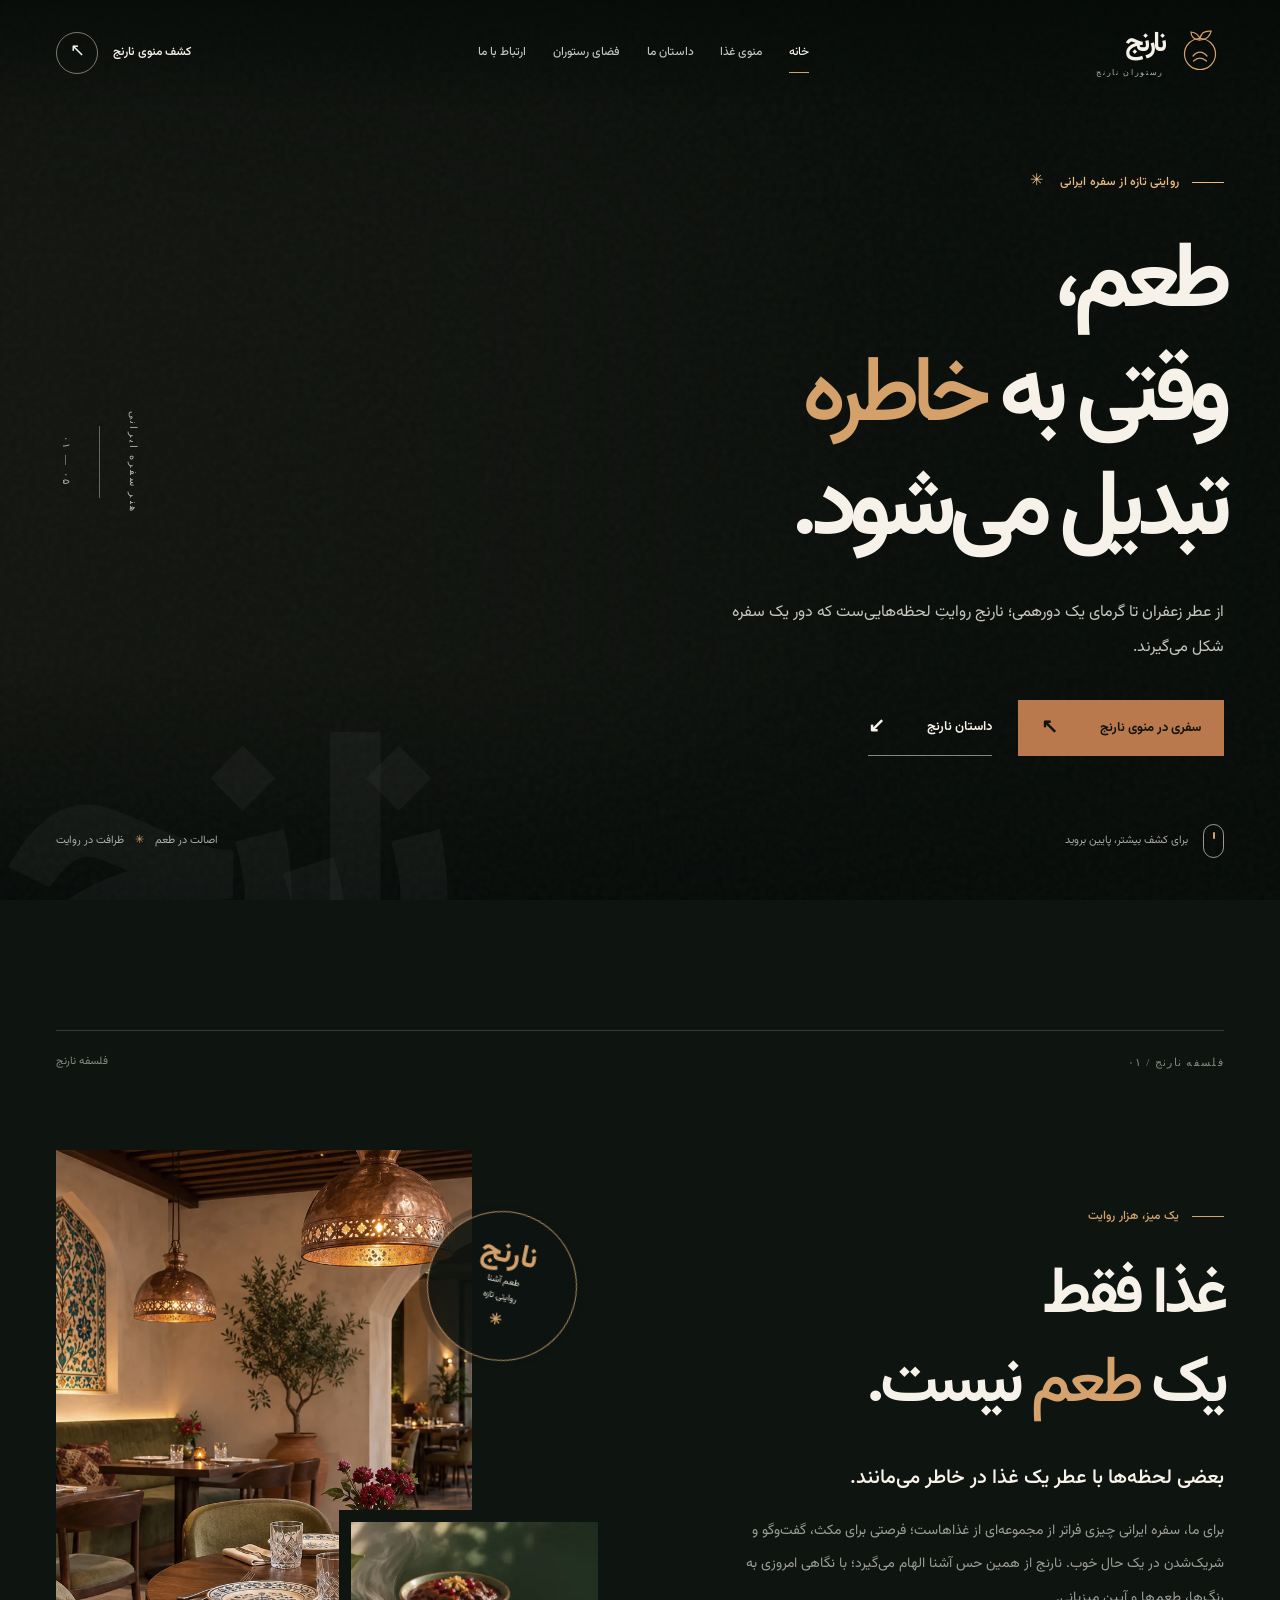
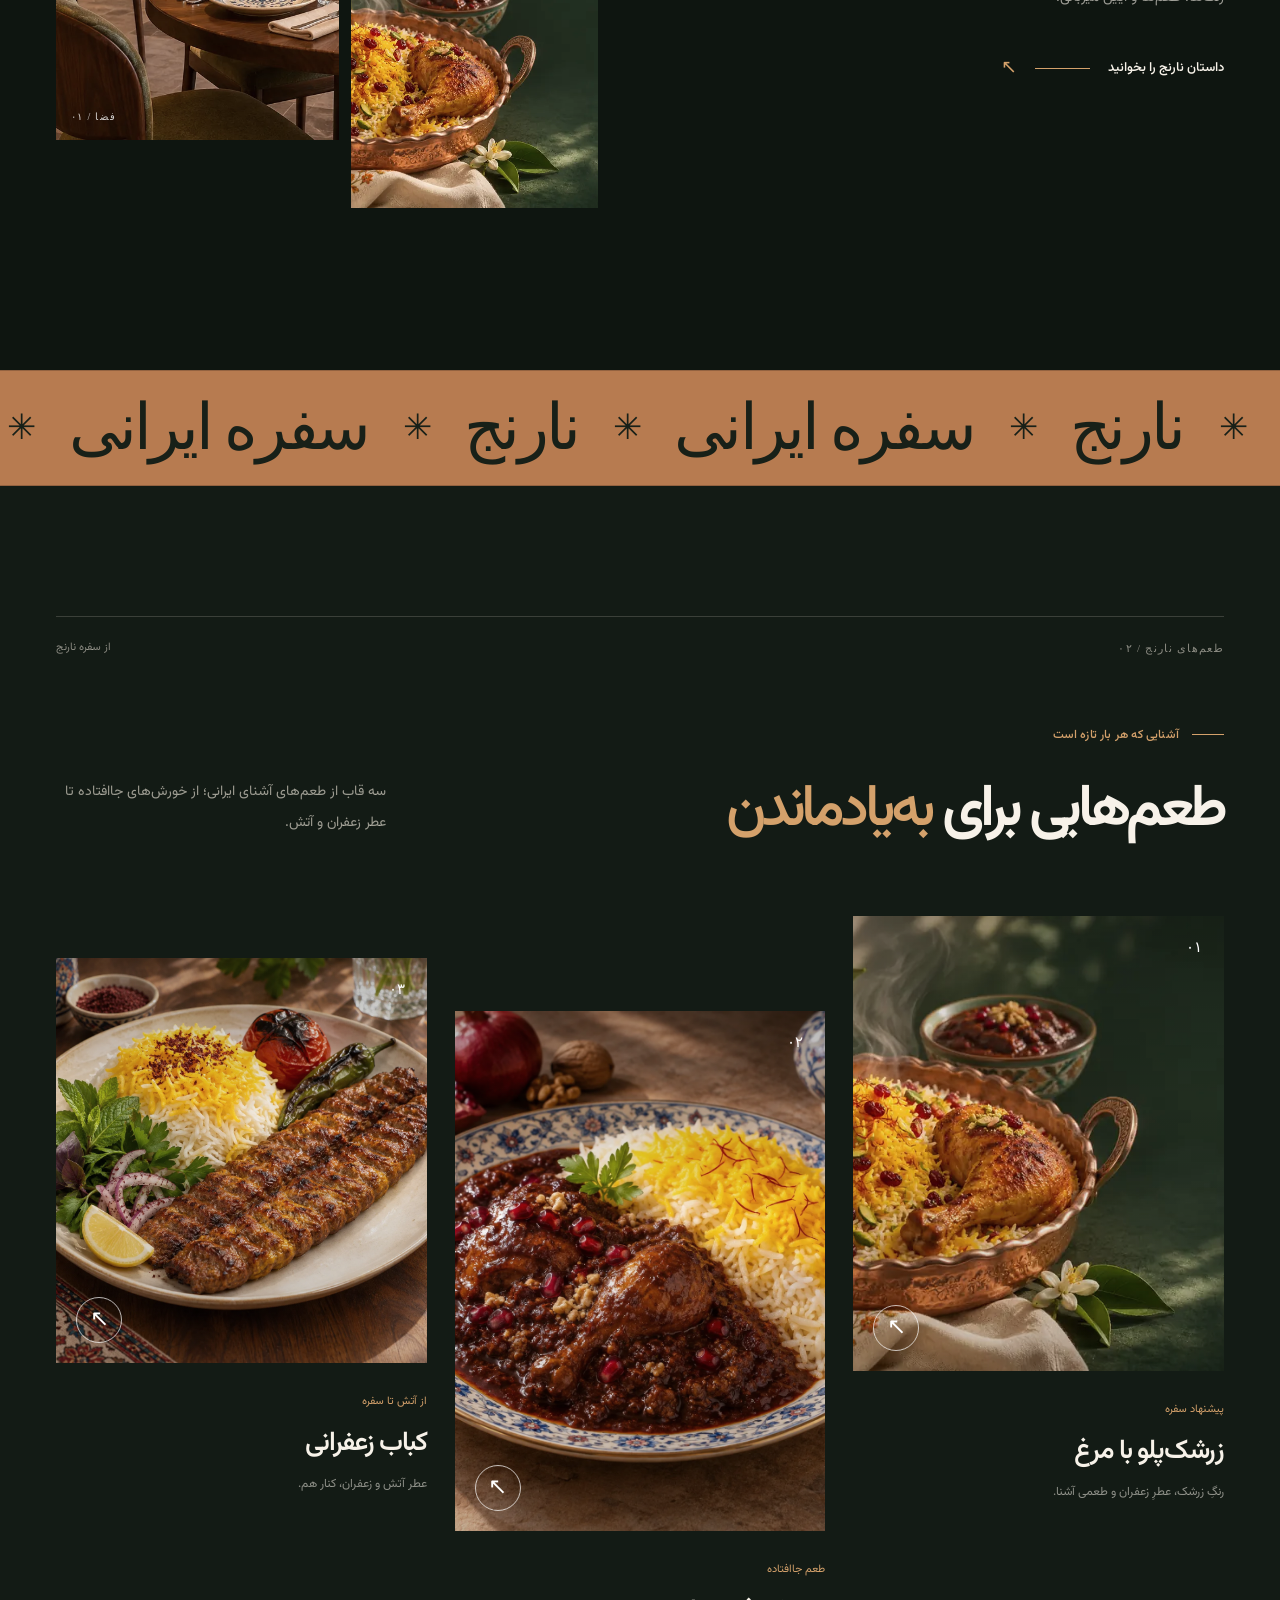
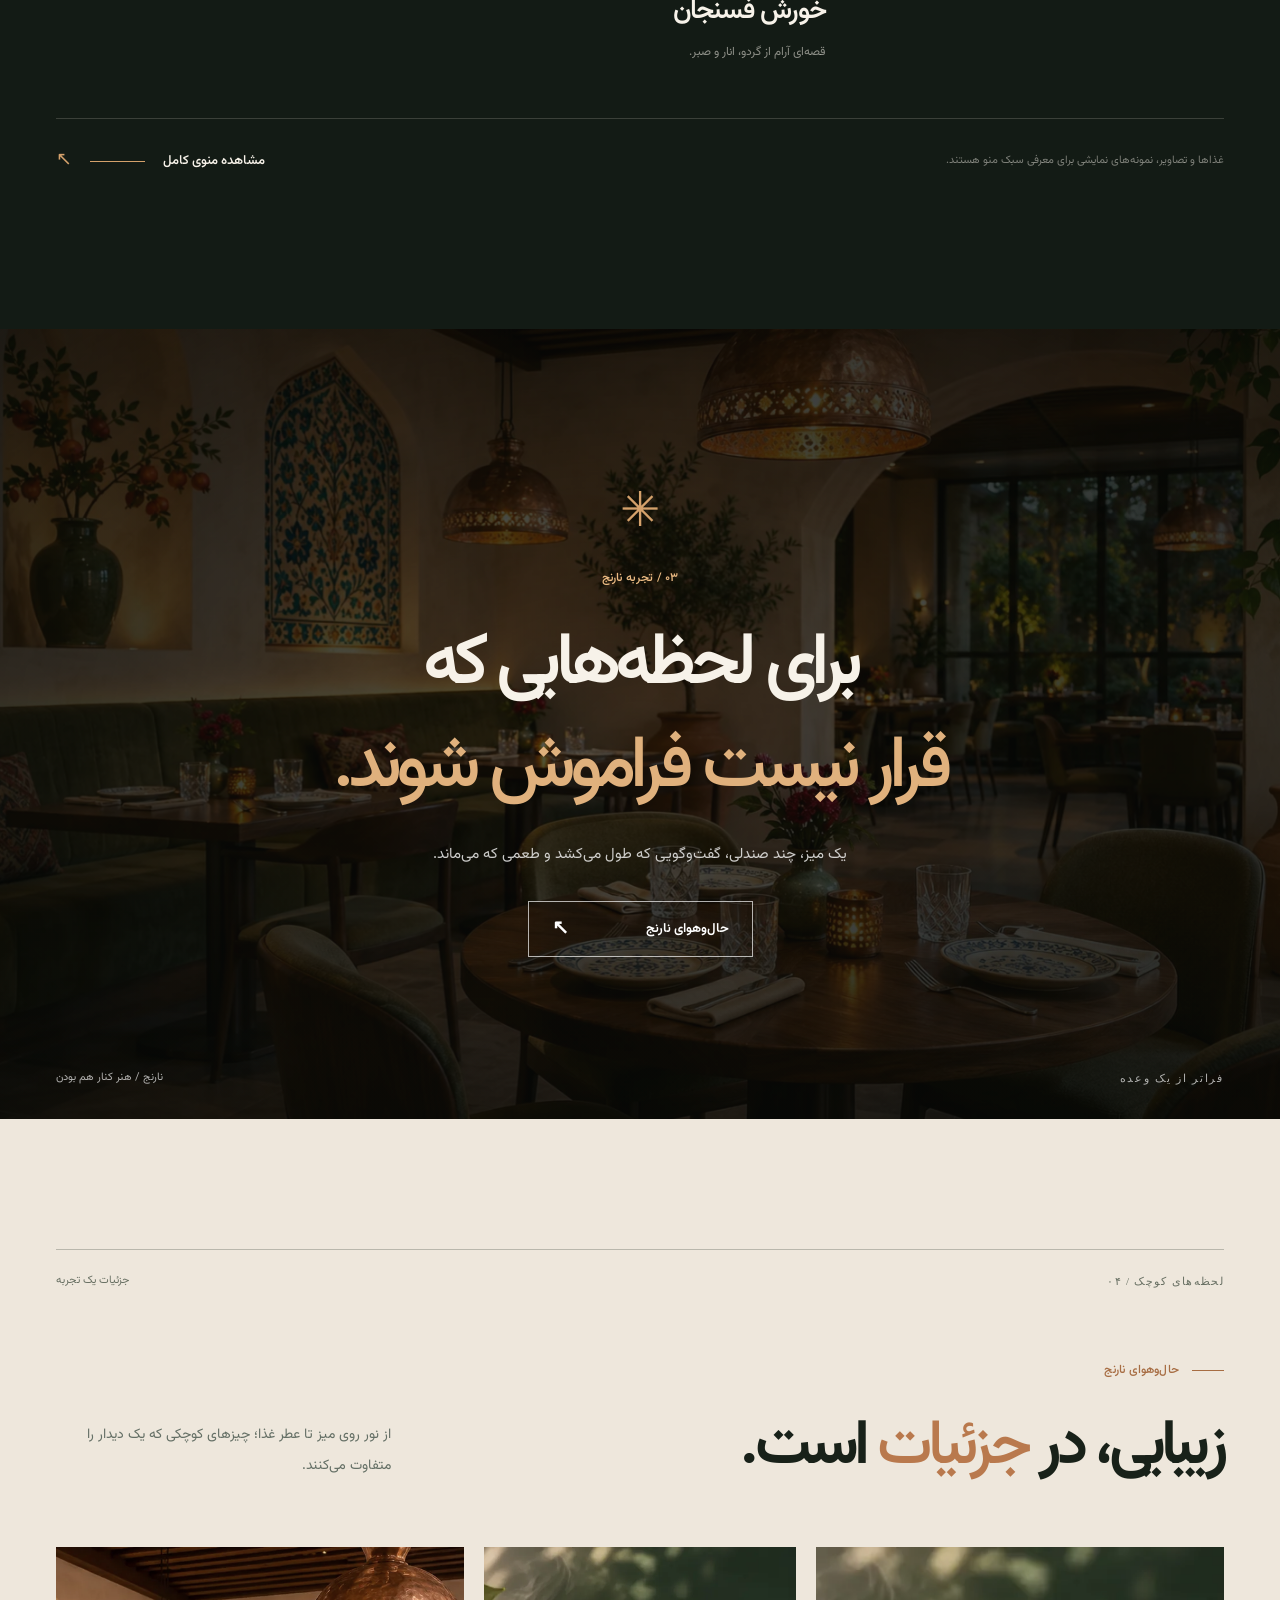
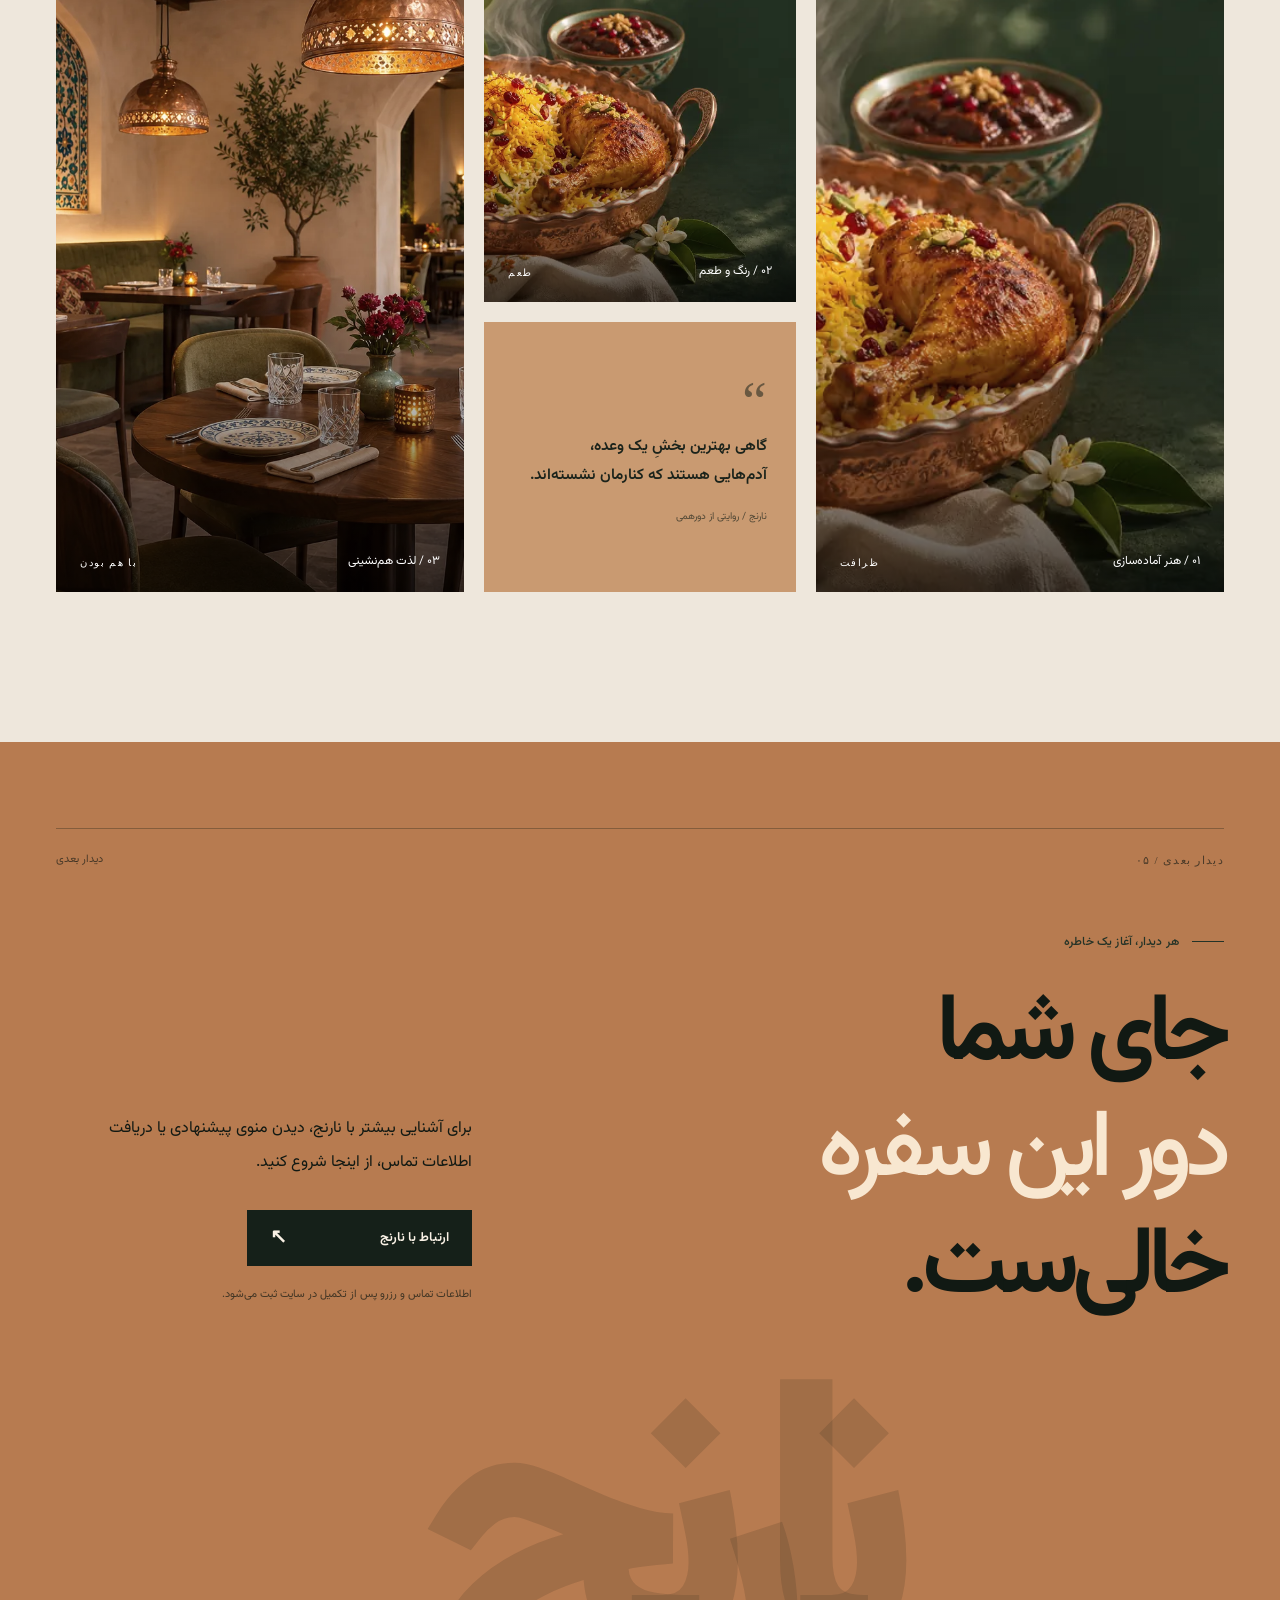
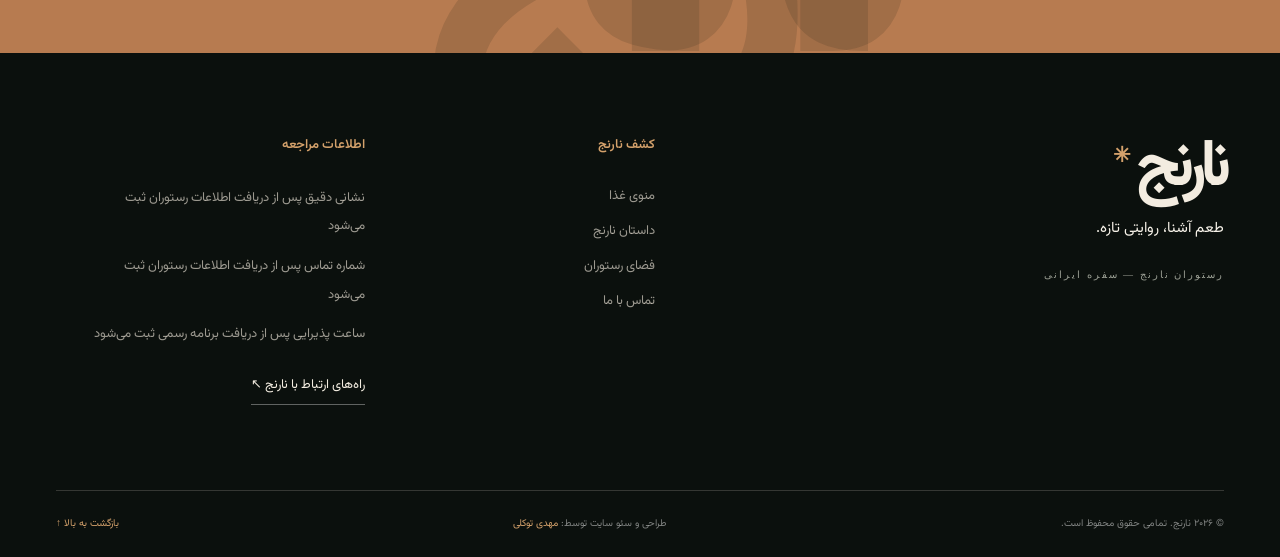
==== commit bb023bf3: "انتقال نام طراح به ردیف پایانی فوتر" ====
--- a/index.html
+++ b/index.html
@@ -188,8 +188,8 @@
         <div class="footer-nav"><h2>کشف نارنج</h2><a href="menu.html">منوی غذا</a><a href="story.html">داستان نارنج</a><a href="space.html">فضای رستوران</a><a href="contact.html">تماس با ما</a></div>
         <div class="footer-note"><h2>اطلاعات مراجعه</h2><p data-config-address>نشانی دقیق پس از دریافت اطلاعات رستوران ثبت می‌شود</p><p data-config-phone>شماره تماس پس از دریافت اطلاعات رستوران ثبت می‌شود</p><p data-config-hours>ساعت پذیرایی پس از دریافت برنامه رسمی ثبت می‌شود</p><a href="contact.html">راه‌های ارتباط با نارنج <span aria-hidden="true">↖</span></a></div>
       </div>
-      <div class="footer-bottom"><span>© <time data-year>۲۰۲۶</time> نارنج. تمامی حقوق محفوظ است.</span><span>تصاویر محیط و غذا صرفاً برای نمایش طرح سایت هستند.</span><a href="#main">بازگشت به بالا ↑</a></div>
+      <div class="footer-bottom"><span>© <time data-year>۲۰۲۶</time> نارنج. تمامی حقوق محفوظ است.</span><span>طراحی و سئو سایت توسط: <a href="https://mahditavakoli.ir/">مهدی توکلی</a></span><a href="#main">بازگشت به بالا ↑</a></div>
     </div>
-  <div dir="rtl" style="text-align:center;padding:18px 20px;border-top:1px solid rgba(255,255,255,.12);color:#c5c5bb;font-size:12px;line-height:1.9">طراحی و سئو سایت توسط: <a href="https://mahditavakoli.ir/" style="color:#e0ad7a">مهدی توکلی</a></div></footer>
+  </footer>
 </body>
 </html>
